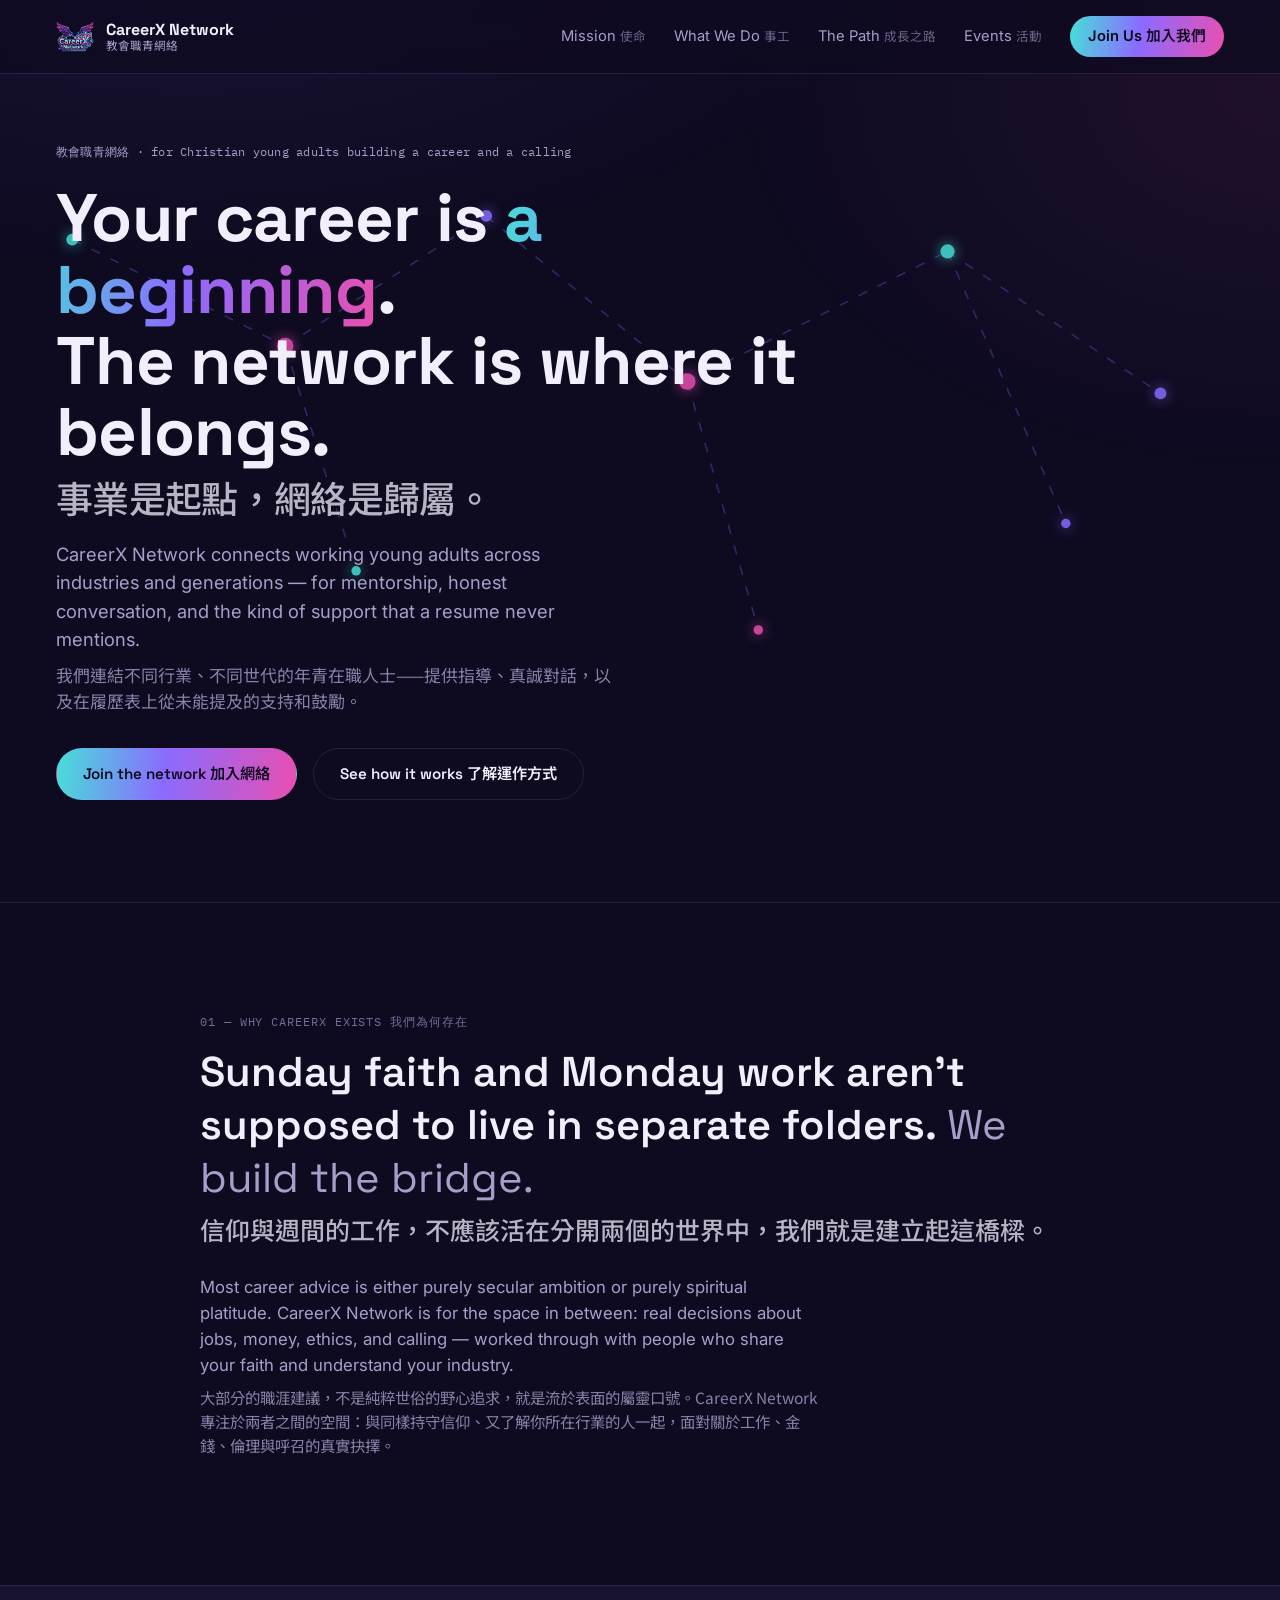
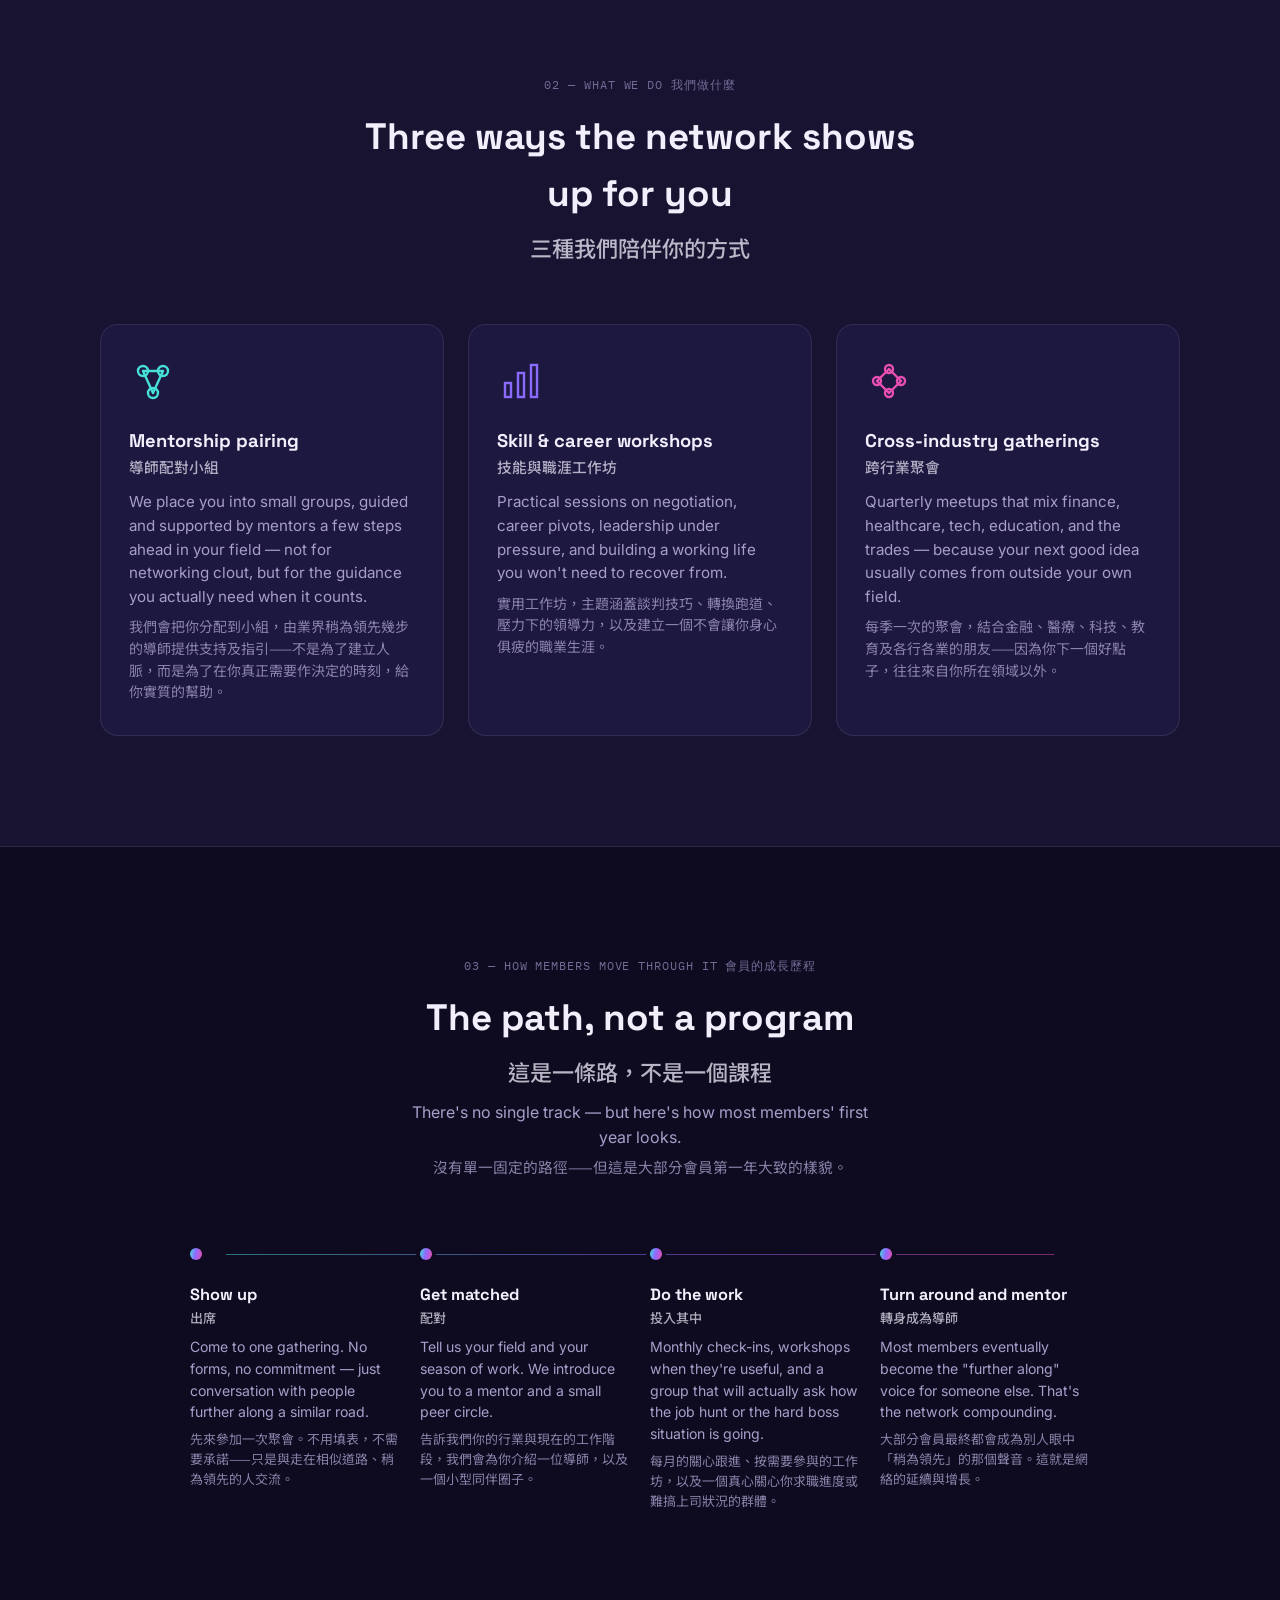
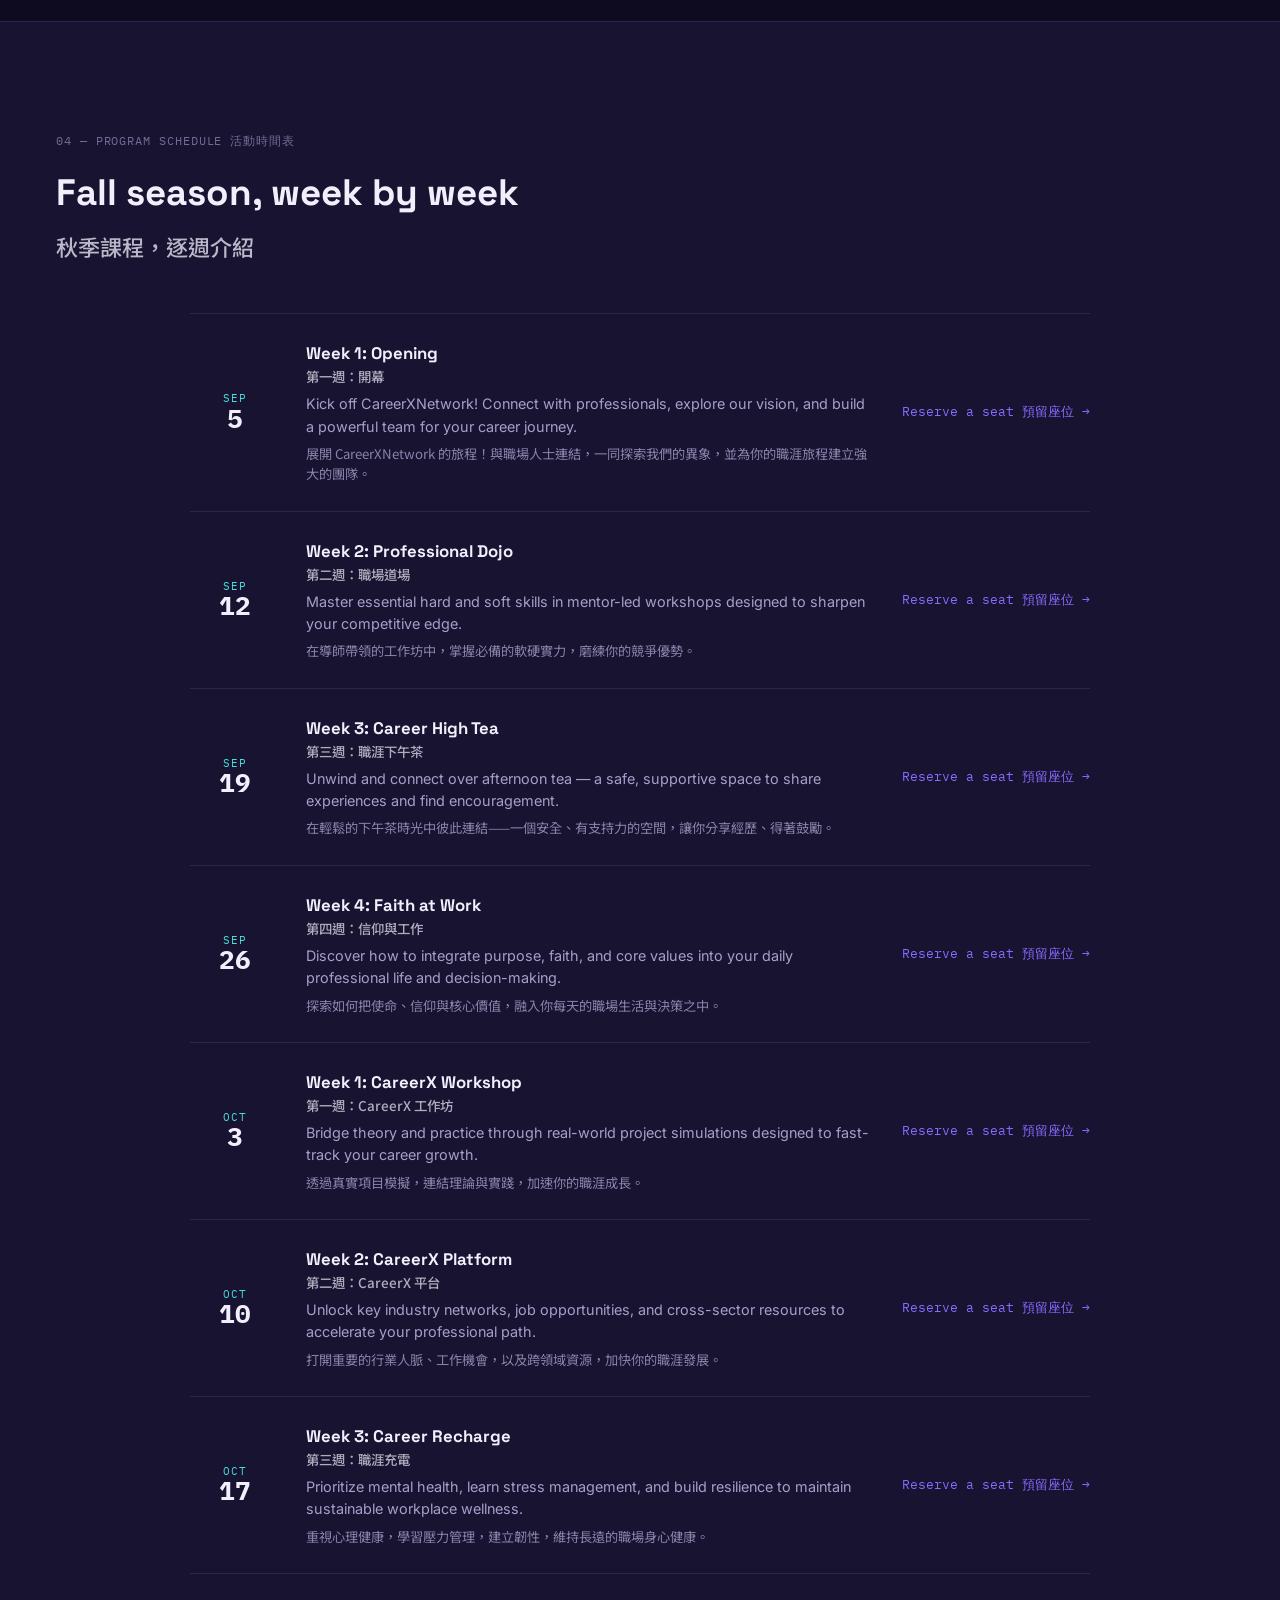
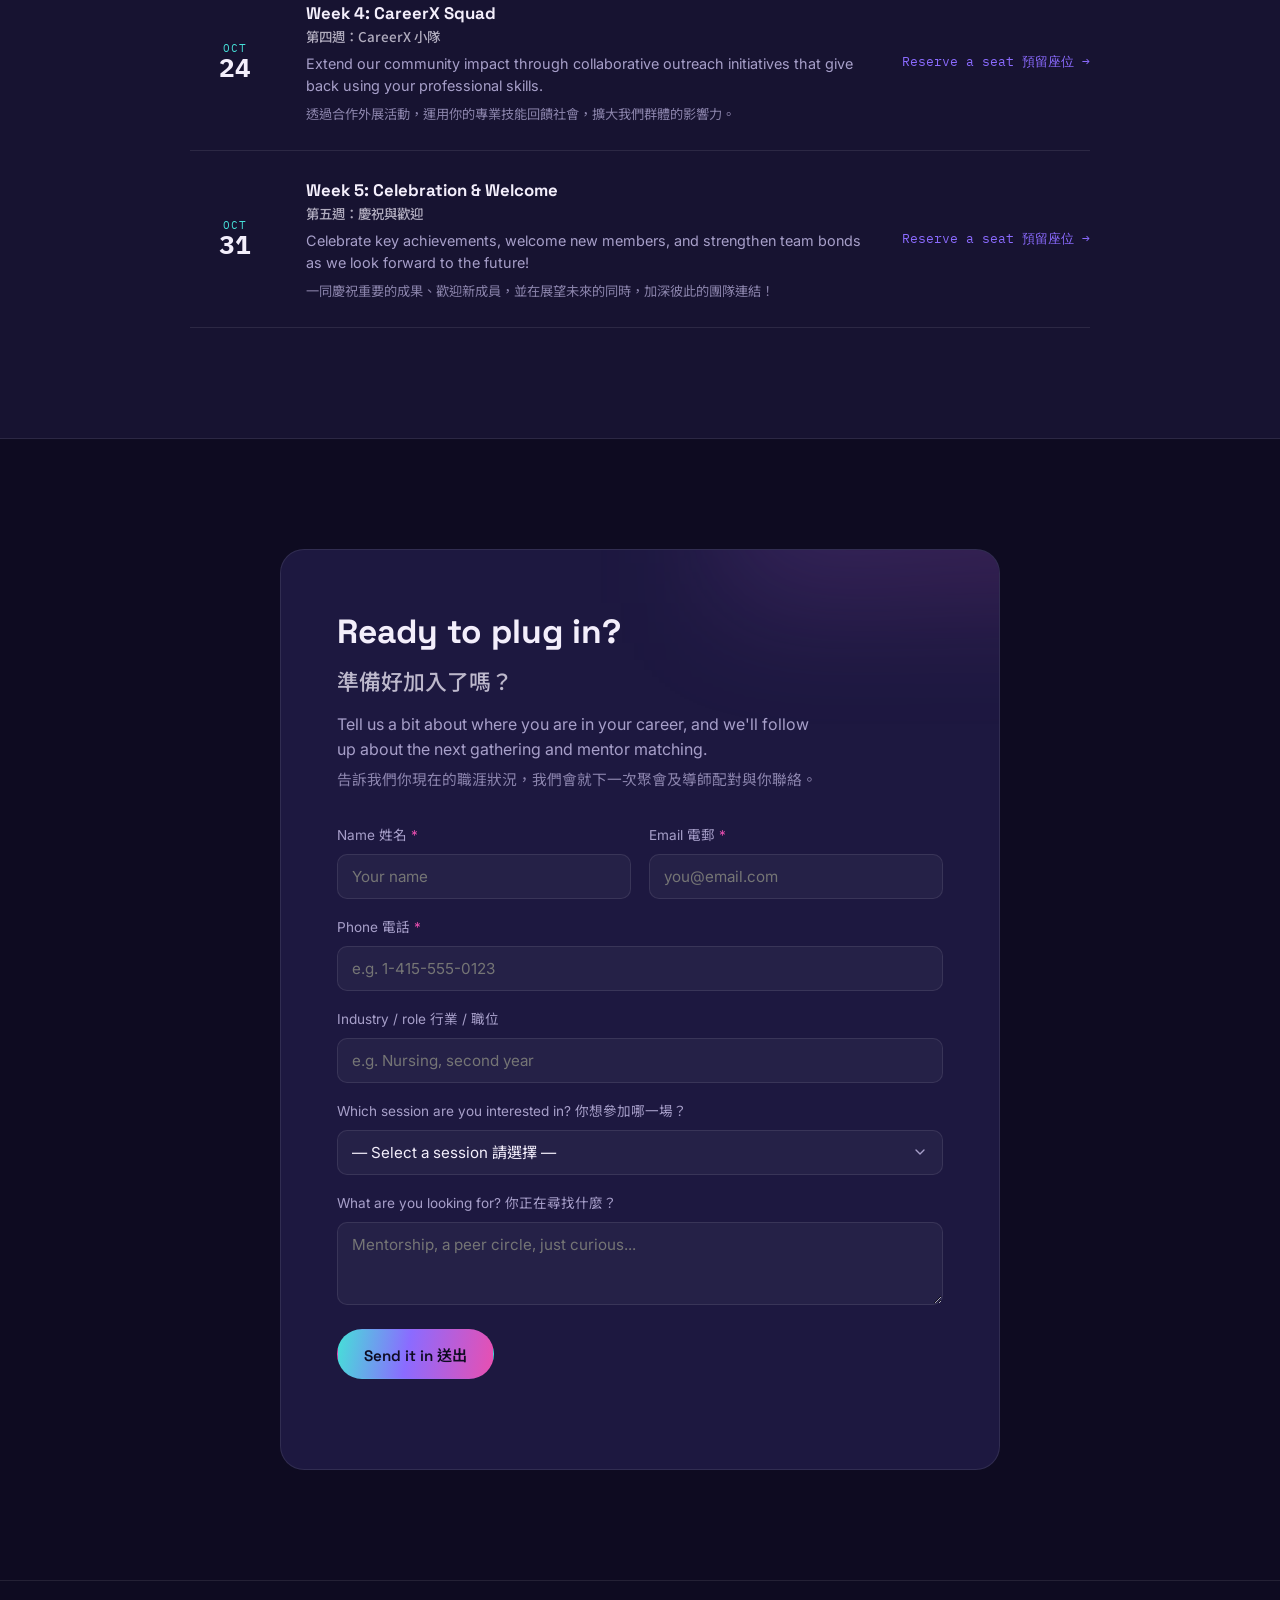
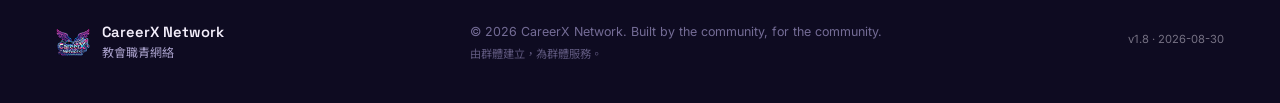
==== index.html @ baca121e "Update index.html" ====
<!DOCTYPE html>
<html lang="en">
<head>
<meta charset="UTF-8">
<meta name="viewport" content="width=device-width, initial-scale=1.0">
<title>CareerX Network · 教會職青網絡</title>
<meta name="description" content="CareerX Network is a community for Christian young professionals to grow their careers with wisdom, mentorship, and faith.">
<link rel="icon" href="assets/CareerXNetwork.png">
<link rel="preconnect" href="https://fonts.googleapis.com">
<link rel="preconnect" href="https://fonts.gstatic.com" crossorigin>
<link href="https://fonts.googleapis.com/css2?family=Space+Grotesk:wght@400;500;600;700&family=Inter:wght@400;500;600&family=Noto+Sans+TC:wght@400;500;700&family=IBM+Plex+Mono:wght@500&display=swap" rel="stylesheet">
<link rel="stylesheet" href="styles.css">
<style>
  /* Hero graphic: gentle floating nodes + flowing signal lines */
  .hero__net-lines line{
    stroke-dasharray: 8 10;
    animation: net-flow 1.4s linear infinite;
  }
  @keyframes net-flow{ to{ stroke-dashoffset: -36; } }

  .hero__net-nodes circle{
    transform-box: fill-box;
    transform-origin: center;
    animation: node-float 2.2s ease-in-out infinite, node-pulse 1.4s ease-in-out infinite;
  }
  .hero__net-nodes circle:nth-child(1){ animation-delay: 0s, 0s; }
  .hero__net-nodes circle:nth-child(2){ animation-delay: 0.2s, 0.15s; }
  .hero__net-nodes circle:nth-child(3){ animation-delay: 0.4s, 0.3s; }
  .hero__net-nodes circle:nth-child(4){ animation-delay: 0.6s, 0.45s; }
  .hero__net-nodes circle:nth-child(5){ animation-delay: 0.8s, 0.6s; }
  .hero__net-nodes circle:nth-child(6){ animation-delay: 1.0s, 0.75s; }
  .hero__net-nodes circle:nth-child(7){ animation-delay: 1.2s, 0.9s; }
  .hero__net-nodes circle:nth-child(8){ animation-delay: 1.4s, 1.05s; }
  .hero__net-nodes circle:nth-child(9){ animation-delay: 1.6s, 1.2s; }
  @keyframes node-float{ 0%,100%{ transform: translateY(0); } 50%{ transform: translateY(-16px); } }
  @keyframes node-pulse{ 0%,100%{ opacity: 0.45; } 50%{ opacity: 1; } }
</style>
</head>
<body>

<div class="grain"></div>

<header class="nav" id="top">
  <a class="nav__brand" href="#top">
    <img src="assets/CareerXNetwork.png" alt="CareerX Network logo" class="nav__logo">
    <span class="nav__brand-text">
      <span class="nav__en">CareerX Network</span>
      <span class="nav__zh">教會職青網絡</span>
    </span>
  </a>
  <nav class="nav__links">
    <a href="#mission">Mission <span style="opacity:0.6;font-size:0.85em;">使命</span></a>
    <a href="#pillars">What We Do <span style="opacity:0.6;font-size:0.85em;">事工</span></a>
    <a href="#path">The Path <span style="opacity:0.6;font-size:0.85em;">成長之路</span></a>
    <a href="#events">Events <span style="opacity:0.6;font-size:0.85em;">活動</span></a>
    <a href="#join" class="nav__cta">Join Us 加入我們</a>
  </nav>
  <button class="nav__toggle" id="navToggle" aria-label="Open menu" aria-expanded="false">
    <span></span><span></span><span></span>
  </button>
</header>

<main>

  <!-- HERO -->
  <section class="hero">
    <svg class="hero__net" viewBox="0 0 1200 700" preserveAspectRatio="xMidYMid slice" aria-hidden="true">
      <g class="hero__net-lines">
        <line x1="120" y1="140" x2="300" y2="230"></line>
        <line x1="300" y1="230" x2="470" y2="120"></line>
        <line x1="470" y1="120" x2="640" y2="260"></line>
        <line x1="640" y1="260" x2="860" y2="150"></line>
        <line x1="860" y1="150" x2="1040" y2="270"></line>
        <line x1="300" y1="230" x2="360" y2="420"></line>
        <line x1="640" y1="260" x2="700" y2="470"></line>
        <line x1="860" y1="150" x2="960" y2="380"></line>
      </g>
      <g class="hero__net-nodes">
        <circle cx="120" cy="140" r="5"></circle>
        <circle cx="300" cy="230" r="7"></circle>
        <circle cx="470" cy="120" r="5"></circle>
        <circle cx="640" cy="260" r="7"></circle>
        <circle cx="860" cy="150" r="6"></circle>
        <circle cx="1040" cy="270" r="5"></circle>
        <circle cx="360" cy="420" r="4"></circle>
        <circle cx="700" cy="470" r="4"></circle>
        <circle cx="960" cy="380" r="4"></circle>
      </g>
    </svg>

       <div class="hero__content">
      <p class="eyebrow">教會職青網絡 · for Christian young adults building a career and a calling</p>
      <h1 class="hero__title">
        Your career is <span class="grad">a beginning</span>.<br>
        The network is where it belongs.
        <span style="display:block;margin-top:10px;font-size:0.55em;opacity:0.75;font-family:'Noto Sans TC',sans-serif;font-weight:500;">事業是起點，網絡是歸屬。</span>
      </h1>
      <p class="hero__sub">
        CareerX Network connects working young adults across industries and generations — 
        for mentorship, honest conversation, and the kind of support that a resume never mentions.
        <span style="display:block;margin-top:8px;font-size:0.92em;opacity:0.8;font-family:'Noto Sans TC',sans-serif;">我們連結不同行業、不同世代的年青在職人士——提供指導、真誠對話，以及在履歷表上從未能提及的支持和鼓勵。</span>
      </p>
      <div class="hero__actions">
        <a href="#join" class="btn btn--primary">Join the network 加入網絡</a>
        <a href="#pillars" class="btn btn--ghost">See how it works 了解運作方式</a>
      </div>
      <!-- Temporarily removed — uncomment to restore
      <dl class="hero__stats">
        <div><dt>12+</dt><dd>industries represented</dd></div>
        <div><dt>40+</dt><dd>mentors on call</dd></div>
        <div><dt>6</dt><dd>gatherings a year</dd></div>
      </dl>
      -->
    </div>
  </section>

  <!-- MISSION -->
  <section class="mission" id="mission">
    <div class="mission__inner">
      <span class="section-label">01 — Why CareerX exists 我們為何存在</span>
      <h2 class="mission__statement">
        Sunday faith and Monday work aren't supposed to live in
        separate folders. <span class="mission__statement--accent">We build the bridge.</span>
        <span style="display:block;margin-top:10px;font-size:0.6em;opacity:0.75;font-family:'Noto Sans TC',sans-serif;font-weight:500;">信仰與週間的工作，不應該活在分開兩個的世界中，我們就是建立起這橋樑。</span>
      </h2>
      <p class="mission__body">
        Most career advice is either purely secular ambition or purely spiritual platitude.
        CareerX Network is for the space in between: real decisions about jobs, money, ethics,
        and calling — worked through with people who share your faith and understand your industry.
        <span style="display:block;margin-top:8px;font-size:0.92em;opacity:0.8;font-family:'Noto Sans TC',sans-serif;">大部分的職涯建議，不是純粹世俗的野心追求，就是流於表面的屬靈口號。CareerX Network 專注於兩者之間的空間：與同樣持守信仰、又了解你所在行業的人一起，面對關於工作、金錢、倫理與呼召的真實抉擇。</span>
      </p>
    </div>
  </section>

  <!-- PILLARS -->
  <section class="pillars" id="pillars">
    <span class="section-label section-label--center">02 — What we do 我們做什麼</span>
    <h2 class="pillars__heading">Three ways the network shows up for you
      <span style="display:block;margin-top:8px;font-size:0.6em;opacity:0.75;font-family:'Noto Sans TC',sans-serif;font-weight:500;">三種我們陪伴你的方式</span>
    </h2>

    <div class="pillars__grid">
      <article class="pillar-card">
        <div class="pillar-card__icon" aria-hidden="true">
          <svg viewBox="0 0 48 48"><circle cx="14" cy="14" r="5"/><circle cx="34" cy="14" r="5"/><circle cx="24" cy="36" r="5"/><line x1="14" y1="14" x2="24" y2="36"/><line x1="34" y1="14" x2="24" y2="36"/><line x1="14" y1="14" x2="34" y2="14"/></svg>
        </div>
        <h3>Mentorship pairing <span style="display:block;font-size:0.8em;opacity:0.7;font-family:'Noto Sans TC',sans-serif;font-weight:500;">導師配對小組</span></h3>
        <p>We place you into small groups, guided and supported by mentors a few steps ahead in your field — not for networking clout, but for the guidance you actually need when it counts.
        <span style="display:block;margin-top:8px;font-size:0.92em;opacity:0.8;font-family:'Noto Sans TC',sans-serif;">我們會把你分配到小組，由業界稍為領先幾步的導師提供支持及指引——不是為了建立人脈，而是為了在你真正需要作決定的時刻，給你實質的幫助。</span></p>
      </article>

      <article class="pillar-card">
        <div class="pillar-card__icon" aria-hidden="true">
          <svg viewBox="0 0 48 48"><rect x="8" y="26" width="6" height="14"/><rect x="21" y="16" width="6" height="24"/><rect x="34" y="8" width="6" height="32"/></svg>
        </div>
        <h3>Skill & career workshops <span style="display:block;font-size:0.8em;opacity:0.7;font-family:'Noto Sans TC',sans-serif;font-weight:500;">技能與職涯工作坊</span></h3>
        <p>Practical sessions on negotiation, career pivots, leadership under pressure, and building a working life you won't need to recover from.
        <span style="display:block;margin-top:8px;font-size:0.92em;opacity:0.8;font-family:'Noto Sans TC',sans-serif;">實用工作坊，主題涵蓋談判技巧、轉換跑道、壓力下的領導力，以及建立一個不會讓你身心俱疲的職業生涯。</span></p>
      </article>

      <article class="pillar-card">
        <div class="pillar-card__icon" aria-hidden="true">
          <svg viewBox="0 0 48 48"><circle cx="12" cy="24" r="4"/><circle cx="24" cy="12" r="4"/><circle cx="36" cy="24" r="4"/><circle cx="24" cy="36" r="4"/><line x1="12" y1="24" x2="24" y2="12"/><line x1="24" y1="12" x2="36" y2="24"/><line x1="36" y1="24" x2="24" y2="36"/><line x1="24" y1="36" x2="12" y2="24"/></svg>
        </div>
        <h3>Cross-industry gatherings <span style="display:block;font-size:0.8em;opacity:0.7;font-family:'Noto Sans TC',sans-serif;font-weight:500;">跨行業聚會</span></h3>
        <p>Quarterly meetups that mix finance, healthcare, tech, education, and the trades — because your next good idea usually comes from outside your own field.
        <span style="display:block;margin-top:8px;font-size:0.92em;opacity:0.8;font-family:'Noto Sans TC',sans-serif;">每季一次的聚會，結合金融、醫療、科技、教育及各行各業的朋友——因為你下一個好點子，往往來自你所在領域以外。</span></p>
      </article>
    </div>
  </section>

  <!-- PATH / JOURNEY -->
  <section class="path" id="path">
    <span class="section-label section-label--center">03 — How members move through it 會員的成長歷程</span>
    <h2 class="path__heading">The path, not a program
      <span style="display:block;margin-top:8px;font-size:0.6em;opacity:0.75;font-family:'Noto Sans TC',sans-serif;font-weight:500;">這是一條路，不是一個課程</span>
    </h2>
    <p class="path__sub">There's no single track — but here's how most members' first year looks.
      <span style="display:block;margin-top:6px;font-size:0.92em;opacity:0.8;font-family:'Noto Sans TC',sans-serif;">沒有單一固定的路徑——但這是大部分會員第一年大致的樣貌。</span>
    </p>

    <div class="timeline">
      <div class="timeline__node" style="--i:0">
        <span class="timeline__dot"></span>
        <h4>Show up <span style="display:block;font-size:0.8em;opacity:0.7;font-family:'Noto Sans TC',sans-serif;font-weight:500;">出席</span></h4>
        <p>Come to one gathering. No forms, no commitment — just conversation with people further along a similar road.
        <span style="display:block;margin-top:6px;font-size:0.92em;opacity:0.8;font-family:'Noto Sans TC',sans-serif;">先來參加一次聚會。不用填表，不需要承諾——只是與走在相似道路、稍為領先的人交流。</span></p>
      </div>
      <div class="timeline__node" style="--i:1">
        <span class="timeline__dot"></span>
        <h4>Get matched <span style="display:block;font-size:0.8em;opacity:0.7;font-family:'Noto Sans TC',sans-serif;font-weight:500;">配對</span></h4>
        <p>Tell us your field and your season of work. We introduce you to a mentor and a small peer circle.
        <span style="display:block;margin-top:6px;font-size:0.92em;opacity:0.8;font-family:'Noto Sans TC',sans-serif;">告訴我們你的行業與現在的工作階段，我們會為你介紹一位導師，以及一個小型同伴圈子。</span></p>
      </div>
      <div class="timeline__node" style="--i:2">
        <span class="timeline__dot"></span>
        <h4>Do the work <span style="display:block;font-size:0.8em;opacity:0.7;font-family:'Noto Sans TC',sans-serif;font-weight:500;">投入其中</span></h4>
        <p>Monthly check-ins, workshops when they're useful, and a group that will actually ask how the job hunt or the hard boss situation is going.
        <span style="display:block;margin-top:6px;font-size:0.92em;opacity:0.8;font-family:'Noto Sans TC',sans-serif;">每月的關心跟進、按需要參與的工作坊，以及一個真心關心你求職進度或難搞上司狀況的群體。</span></p>
      </div>
      <div class="timeline__node" style="--i:3">
        <span class="timeline__dot"></span>
        <h4>Turn around and mentor <span style="display:block;font-size:0.8em;opacity:0.7;font-family:'Noto Sans TC',sans-serif;font-weight:500;">轉身成為導師</span></h4>
        <p>Most members eventually become the "further along" voice for someone else. That's the network compounding.
        <span style="display:block;margin-top:6px;font-size:0.92em;opacity:0.8;font-family:'Noto Sans TC',sans-serif;">大部分會員最終都會成為別人眼中「稍為領先」的那個聲音。這就是網絡的延續與增長。</span></p>
      </div>
    </div>
  </section>

   <!-- EVENTS -->
  <section class="events" id="events">
    <span class="section-label">04 — Program schedule 活動時間表</span>
    <h2 class="events__heading">Fall season, week by week
      <span style="display:block;margin-top:8px;font-size:0.6em;opacity:0.75;font-family:'Noto Sans TC',sans-serif;font-weight:500;">秋季課程，逐週介紹</span>
    </h2>
    <div class="events__list">
      <article class="event-row">
        <div class="event-row__date"><span>SEP</span><strong>5</strong></div>
        <div class="event-row__body">
          <h3>Week 1: Opening <span style="display:block;font-size:0.8em;opacity:0.7;font-family:'Noto Sans TC',sans-serif;font-weight:500;">第一週：開幕</span></h3>
          <p>Kick off CareerXNetwork! Connect with professionals, explore our vision, and build a powerful team for your career journey.
          <span style="display:block;margin-top:6px;font-size:0.92em;opacity:0.8;font-family:'Noto Sans TC',sans-serif;">展開 CareerXNetwork 的旅程！與職場人士連結，一同探索我們的異象，並為你的職涯旅程建立強大的團隊。</span></p>
        </div>
        <a href="#join" class="event-row__link">Reserve a seat 預留座位 →</a>
      </article>
      <article class="event-row">
        <div class="event-row__date"><span>SEP</span><strong>12</strong></div>
        <div class="event-row__body">
          <h3>Week 2: Professional Dojo <span style="display:block;font-size:0.8em;opacity:0.7;font-family:'Noto Sans TC',sans-serif;font-weight:500;">第二週：職場道場</span></h3>
          <p>Master essential hard and soft skills in mentor-led workshops designed to sharpen your competitive edge.
          <span style="display:block;margin-top:6px;font-size:0.92em;opacity:0.8;font-family:'Noto Sans TC',sans-serif;">在導師帶領的工作坊中，掌握必備的軟硬實力，磨練你的競爭優勢。</span></p>
        </div>
        <a href="#join" class="event-row__link">Reserve a seat 預留座位 →</a>
      </article>
      <article class="event-row">
        <div class="event-row__date"><span>SEP</span><strong>19</strong></div>
        <div class="event-row__body">
          <h3>Week 3: Career High Tea <span style="display:block;font-size:0.8em;opacity:0.7;font-family:'Noto Sans TC',sans-serif;font-weight:500;">第三週：職涯下午茶</span></h3>
          <p>Unwind and connect over afternoon tea — a safe, supportive space to share experiences and find encouragement.
          <span style="display:block;margin-top:6px;font-size:0.92em;opacity:0.8;font-family:'Noto Sans TC',sans-serif;">在輕鬆的下午茶時光中彼此連結——一個安全、有支持力的空間，讓你分享經歷、得著鼓勵。</span></p>
        </div>
        <a href="#join" class="event-row__link">Reserve a seat 預留座位 →</a>
      </article>
      <article class="event-row">
        <div class="event-row__date"><span>SEP</span><strong>26</strong></div>
        <div class="event-row__body">
          <h3>Week 4: Faith at Work <span style="display:block;font-size:0.8em;opacity:0.7;font-family:'Noto Sans TC',sans-serif;font-weight:500;">第四週：信仰與工作</span></h3>
          <p>Discover how to integrate purpose, faith, and core values into your daily professional life and decision-making.
          <span style="display:block;margin-top:6px;font-size:0.92em;opacity:0.8;font-family:'Noto Sans TC',sans-serif;">探索如何把使命、信仰與核心價值，融入你每天的職場生活與決策之中。</span></p>
        </div>
        <a href="#join" class="event-row__link">Reserve a seat 預留座位 →</a>
      </article>
      <article class="event-row">
        <div class="event-row__date"><span>OCT</span><strong>3</strong></div>
        <div class="event-row__body">
          <h3>Week 1: CareerX Workshop <span style="display:block;font-size:0.8em;opacity:0.7;font-family:'Noto Sans TC',sans-serif;font-weight:500;">第一週：CareerX 工作坊</span></h3>
          <p>Bridge theory and practice through real-world project simulations designed to fast-track your career growth.
          <span style="display:block;margin-top:6px;font-size:0.92em;opacity:0.8;font-family:'Noto Sans TC',sans-serif;">透過真實項目模擬，連結理論與實踐，加速你的職涯成長。</span></p>
        </div>
        <a href="#join" class="event-row__link">Reserve a seat 預留座位 →</a>
      </article>
      <article class="event-row">
        <div class="event-row__date"><span>OCT</span><strong>10</strong></div>
        <div class="event-row__body">
          <h3>Week 2: CareerX Platform <span style="display:block;font-size:0.8em;opacity:0.7;font-family:'Noto Sans TC',sans-serif;font-weight:500;">第二週：CareerX 平台</span></h3>
          <p>Unlock key industry networks, job opportunities, and cross-sector resources to accelerate your professional path.
          <span style="display:block;margin-top:6px;font-size:0.92em;opacity:0.8;font-family:'Noto Sans TC',sans-serif;">打開重要的行業人脈、工作機會，以及跨領域資源，加快你的職涯發展。</span></p>
        </div>
        <a href="#join" class="event-row__link">Reserve a seat 預留座位 →</a>
      </article>
      <article class="event-row">
        <div class="event-row__date"><span>OCT</span><strong>17</strong></div>
        <div class="event-row__body">
          <h3>Week 3: Career Recharge <span style="display:block;font-size:0.8em;opacity:0.7;font-family:'Noto Sans TC',sans-serif;font-weight:500;">第三週：職涯充電</span></h3>
          <p>Prioritize mental health, learn stress management, and build resilience to maintain sustainable workplace wellness.
          <span style="display:block;margin-top:6px;font-size:0.92em;opacity:0.8;font-family:'Noto Sans TC',sans-serif;">重視心理健康，學習壓力管理，建立韌性，維持長遠的職場身心健康。</span></p>
        </div>
        <a href="#join" class="event-row__link">Reserve a seat 預留座位 →</a>
      </article>
      <article class="event-row">
        <div class="event-row__date"><span>OCT</span><strong>24</strong></div>
        <div class="event-row__body">
          <h3>Week 4: CareerX Squad <span style="display:block;font-size:0.8em;opacity:0.7;font-family:'Noto Sans TC',sans-serif;font-weight:500;">第四週：CareerX 小隊</span></h3>
          <p>Extend our community impact through collaborative outreach initiatives that give back using your professional skills.
          <span style="display:block;margin-top:6px;font-size:0.92em;opacity:0.8;font-family:'Noto Sans TC',sans-serif;">透過合作外展活動，運用你的專業技能回饋社會，擴大我們群體的影響力。</span></p>
        </div>
        <a href="#join" class="event-row__link">Reserve a seat 預留座位 →</a>
      </article>
      <article class="event-row">
        <div class="event-row__date"><span>OCT</span><strong>31</strong></div>
        <div class="event-row__body">
          <h3>Week 5: Celebration & Welcome <span style="display:block;font-size:0.8em;opacity:0.7;font-family:'Noto Sans TC',sans-serif;font-weight:500;">第五週：慶祝與歡迎</span></h3>
          <p>Celebrate key achievements, welcome new members, and strengthen team bonds as we look forward to the future!
          <span style="display:block;margin-top:6px;font-size:0.92em;opacity:0.8;font-family:'Noto Sans TC',sans-serif;">一同慶祝重要的成果、歡迎新成員，並在展望未來的同時，加深彼此的團隊連結！</span></p>
        </div>
        <a href="#join" class="event-row__link">Reserve a seat 預留座位 →</a>
      </article>
    </div>
  </section>

  <!-- JOIN -->
  <section class="join" id="join">
    <div class="join__card">
      <h2>Ready to plug in? <span style="display:block;font-size:0.65em;opacity:0.75;font-family:'Noto Sans TC',sans-serif;font-weight:500;margin-top:6px;">準備好加入了嗎？</span></h2>
      <p>Tell us a bit about where you are in your career, and we'll follow up about the next gathering and mentor matching.
        <span style="display:block;margin-top:6px;font-size:0.92em;opacity:0.8;font-family:'Noto Sans TC',sans-serif;">告訴我們你現在的職涯狀況，我們會就下一次聚會及導師配對與你聯絡。</span>
      </p>
      <form class="join__form" id="joinForm" action="https://api.web3forms.com/submit" method="POST">
        <input type="hidden" name="access_key" value="47c41b14-801f-42eb-a7ed-7c372a14ec27">
        <input type="hidden" name="subject" value="New CareerX Network sign-up">
        <input type="checkbox" name="botcheck" style="display:none" tabindex="-1" autocomplete="off">
        <div class="join__row">
          <label>
            <span>Name 姓名 <span class="join__required">*</span></span>
            <input type="text" name="name" required placeholder="Your name">
          </label>
          <label>
            <span>Email 電郵 <span class="join__required">*</span></span>
            <input type="email" name="email" required placeholder="you@email.com">
          </label>
        </div>
        <label>
          <span>Phone 電話 <span class="join__required">*</span></span>
          <input type="tel" name="phone" required placeholder="e.g. 1-415-555-0123">
        </label>
        <label>
          <span>Industry / role 行業 / 職位</span>
          <input type="text" name="industry" placeholder="e.g. Nursing, second year">
        </label>
        <label>
          <span>Which session are you interested in? 你想參加哪一場？</span>
          <select name="event">
            <option value="">— Select a session 請選擇 —</option>
            <option value="Sep 5 — Opening 開幕">Sep 5 · Opening 開幕</option>
            <option value="Sep 12 — Professional Dojo 職場道場">Sep 12 · Professional Dojo 職場道場</option>
            <option value="Sep 19 — Career High Tea 職涯下午茶">Sep 19 · Career High Tea 職涯下午茶</option>
            <option value="Sep 26 — Faith at Work 信仰與工作">Sep 26 · Faith at Work 信仰與工作</option>
            <option value="Oct 3 — CareerX Workshop CareerX 工作坊">Oct 3 · CareerX Workshop CareerX 工作坊</option>
            <option value="Oct 10 — CareerX Platform CareerX 平台">Oct 10 · CareerX Platform CareerX 平台</option>
            <option value="Oct 17 — Career Recharge 職涯充電">Oct 17 · Career Recharge 職涯充電</option>
            <option value="Oct 24 — CareerX Squad CareerX 小隊">Oct 24 · CareerX Squad CareerX 小隊</option>
            <option value="Oct 31 — Celebration & Welcome 慶祝與歡迎">Oct 31 · Celebration & Welcome 慶祝與歡迎</option>
          </select>
        </label>
        <label>
          <span>What are you looking for? 你正在尋找什麼？</span>
          <textarea name="message" rows="3" placeholder="Mentorship, a peer circle, just curious..."></textarea>
        </label>
        <button type="submit" class="btn btn--primary">Send it in 送出</button>
        <p class="join__note" id="joinNote" aria-live="polite"></p>
      </form>
    </div>
  </section>

</main>

<footer class="footer">
  <div class="footer__brand">
    <img src="assets/CareerXNetwork.png" alt="CareerX Network logo" class="footer__logo">
    <div>
      <p class="footer__en">CareerX Network</p>
      <p class="footer__zh">教會職青網絡</p>
    </div>
  </div>
  <p class="footer__copy">© <span id="year"></span> CareerX Network. Built by the community, for the community.
    <span style="display:block;margin-top:4px;font-size:0.9em;opacity:0.8;font-family:'Noto Sans TC',sans-serif;">由群體建立，為群體服務。</span>
  </p>
  <p class="footer__version" style="margin-top:6px; font-size:0.7rem; opacity:0.45;">v1.8 · 2026-08-30</p>
</footer>

<script src="script.js"></script>
</body>
</html>
---- styles.css ----
/* ============================================================
   CareerX Network — design tokens
   Palette: deep indigo ground + holographic violet/magenta/cyan
   accent used sparingly (mirrors the mark's wing gradient).
   Type: Space Grotesk (display) + Inter (body) + Noto Sans TC
   (Chinese) + IBM Plex Mono (numerals/data).
   ============================================================ */

:root{
  --bg-deep:    #0e0b21;
  --bg-panel:   #171331;
  --bg-panel-2: #1d1840;
  --line:       rgba(255,255,255,0.09);

  --ink:        #f3eefb;
  --ink-dim:    #a79fc9;
  --ink-faint:  #746c96;

  --violet: #8b6bff;
  --magenta:#e94fb0;
  --cyan:   #46e0d8;

  --grad: linear-gradient(100deg, var(--cyan) 0%, var(--violet) 45%, var(--magenta) 100%);
  --grad-soft: linear-gradient(135deg, rgba(139,107,255,0.18), rgba(233,79,176,0.14));

  --radius: 18px;
  --radius-sm: 10px;

  --font-display: "Space Grotesk", "Noto Sans TC", sans-serif;
  --font-body: "Inter", "Noto Sans TC", sans-serif;
  --font-mono: "IBM Plex Mono", monospace;

  --ease: cubic-bezier(.22,.9,.32,1);
}

@media (prefers-reduced-motion: reduce){
  *{ animation-duration: 0.001ms !important; animation-iteration-count: 1 !important; transition-duration: 0.001ms !important; }
}

*{ box-sizing: border-box; }
html{ scroll-behavior: smooth; }

body{
  margin:0;
  background: var(--bg-deep);
  color: var(--ink);
  font-family: var(--font-body);
  line-height: 1.55;
  -webkit-font-smoothing: antialiased;
  overflow-x: hidden;
}

img{ max-width:100%; display:block; }
a{ color: inherit; text-decoration:none; }

::selection{ background: var(--magenta); color:#fff; }

/* subtle film-grain / vignette layer so flat dark bg isn't dead flat */
.grain{
  position: fixed; inset:0; pointer-events:none; z-index: 0;
  background:
    radial-gradient(1200px 600px at 15% -10%, rgba(139,107,255,0.10), transparent 60%),
    radial-gradient(1000px 700px at 100% 10%, rgba(233,79,176,0.08), transparent 55%);
}

.section-label{
  display:block;
  font-family: var(--font-mono);
  font-size: 0.72rem;
  letter-spacing: 0.08em;
  text-transform: uppercase;
  color: var(--ink-faint);
  margin-bottom: 14px;
}
.section-label--center{ text-align:center; }

.grad{
  background: var(--grad);
  -webkit-background-clip:text; background-clip:text; color:transparent;
}

/* ---------- buttons ---------- */
.btn{
  display:inline-flex; align-items:center; justify-content:center;
  padding: 13px 26px;
  border-radius: 999px;
  font-family: var(--font-display);
  font-weight: 600;
  font-size: 0.95rem;
  border: 1px solid transparent;
  cursor: pointer;
  transition: transform 0.25s var(--ease), box-shadow 0.25s var(--ease), background 0.25s var(--ease);
}
.btn:focus-visible{ outline: 2px solid var(--cyan); outline-offset: 3px; }
.btn--primary{
  background: var(--grad);
  color: #0e0b21;
}
.btn--primary:hover{ transform: translateY(-2px); box-shadow: 0 10px 30px rgba(139,107,255,0.35); }
.btn--ghost{
  background: transparent;
  border-color: var(--line);
  color: var(--ink);
}
.btn--ghost:hover{ border-color: var(--violet); background: rgba(139,107,255,0.08); }

/* ============================================================
   NAV
   ============================================================ */
.nav{
  position: sticky; top:0; z-index: 40;
  display:flex; align-items:center; justify-content:space-between;
  padding: 16px clamp(20px, 5vw, 56px);
  background: rgba(14,11,33,0.72);
  backdrop-filter: blur(14px);
  border-bottom: 1px solid var(--line);
}
.nav__brand{ display:flex; align-items:center; gap:12px; }
.nav__logo{ width:38px; height:38px; object-fit:contain; border-radius:8px; }
.nav__brand-text{ display:flex; flex-direction:column; line-height:1.15; }
.nav__en{ font-family: var(--font-display); font-weight:700; font-size:1rem; }
.nav__zh{ font-family:"Noto Sans TC",sans-serif; font-size:0.72rem; color: var(--ink-dim); }

.nav__links{ display:flex; align-items:center; gap: 28px; font-size:0.92rem; color: var(--ink-dim); }
.nav__links a{ transition: color 0.2s; }
.nav__links a:hover{ color: var(--ink); }
.nav__cta{
  color: var(--bg-deep) !important;
  background: var(--grad);
  padding: 9px 18px; border-radius: 999px; font-weight:600;
}

.nav__toggle{ display:none; background:none; border:none; cursor:pointer; padding:6px; }
.nav__toggle span{ display:block; width:22px; height:2px; background: var(--ink); margin:5px 0; border-radius:2px; }

/* ============================================================
   HERO
   ============================================================ */
.hero{
  position: relative;
  min-height: 92vh;
  display:flex; align-items:center;
  padding: 60px clamp(20px, 5vw, 56px) 40px;
  overflow: hidden;
}
.hero__net{ position:absolute; inset:0; width:100%; height:100%; z-index:0; opacity:0.85; }
.hero__net-lines line{
  stroke: url(#none);
  stroke: rgba(139,107,255,0.35);
  stroke-width: 1.4;
}
.hero__net-nodes circle{
  fill: var(--cyan);
  filter: drop-shadow(0 0 6px rgba(70,224,216,0.8));
  animation: pulse 3.2s ease-in-out infinite;
}
.hero__net-nodes circle:nth-child(2n){ fill: var(--magenta); animation-delay: 0.6s; filter: drop-shadow(0 0 6px rgba(233,79,176,0.8)); }
.hero__net-nodes circle:nth-child(3n){ fill: var(--violet); animation-delay: 1.1s; filter: drop-shadow(0 0 6px rgba(139,107,255,0.8)); }

@keyframes pulse{
  0%, 100%{ opacity:0.55; transform: scale(1); }
  50%{ opacity:1; transform: scale(1.25); }
}

.hero__content{ position:relative; z-index:1; max-width: 760px; }
.eyebrow{
  font-family: var(--font-mono);
  font-size: 0.78rem;
  color: var(--ink-dim);
  letter-spacing: 0.02em;
  margin: 0 0 22px;
}
.hero__title{
  font-family: var(--font-display);
  font-size: clamp(2.4rem, 5.6vw, 4.2rem);
  line-height: 1.06;
  font-weight: 700;
  margin: 0 0 22px;
  letter-spacing: -0.01em;
}
.hero__sub{
  font-size: clamp(1rem, 1.6vw, 1.15rem);
  color: var(--ink-dim);
  max-width: 560px;
  margin: 0 0 34px;
}
.hero__actions{ display:flex; gap:16px; flex-wrap:wrap; margin-bottom: 54px; }

.hero__stats{
  display:flex; gap: clamp(24px, 5vw, 56px);
  margin:0; padding-top: 26px;
  border-top: 1px solid var(--line);
}
.hero__stats dt{
  font-family: var(--font-mono);
  font-size: 1.7rem;
  font-weight:600;
  background: var(--grad);
  -webkit-background-clip:text; background-clip:text; color:transparent;
}
.hero__stats dd{
  margin:4px 0 0;
  font-size: 0.8rem;
  color: var(--ink-faint);
}

/* ============================================================
   MISSION
   ============================================================ */
.mission{
  padding: 110px clamp(20px, 5vw, 56px);
  border-top: 1px solid var(--line);
}
.mission__inner{ max-width: 880px; margin: 0 auto; }
.mission__statement{
  font-family: var(--font-display);
  font-size: clamp(1.7rem, 3.4vw, 2.6rem);
  line-height: 1.28;
  font-weight: 600;
  margin: 0 0 28px;
  color: var(--ink);
}
.mission__statement--accent{ color: var(--ink-dim); font-weight:400; }
.mission__body{
  font-size: 1.05rem;
  color: var(--ink-dim);
  max-width: 620px;
}

/* ============================================================
   PILLARS
   ============================================================ */
.pillars{
  padding: 90px clamp(20px, 5vw, 56px) 110px;
  text-align:center;
  background: var(--bg-panel);
  border-top: 1px solid var(--line);
  border-bottom: 1px solid var(--line);
}
.pillars__heading{
  font-family: var(--font-display);
  font-size: clamp(1.7rem, 3vw, 2.3rem);
  margin: 0 auto 60px;
  max-width: 560px;
}
.pillars__grid{
  display:grid;
  grid-template-columns: repeat(3, 1fr);
  gap: 24px;
  max-width: 1080px;
  margin: 0 auto;
  text-align:left;
}
.pillar-card{
  background: var(--bg-panel-2);
  border: 1px solid var(--line);
  border-radius: var(--radius);
  padding: 32px 28px;
  transition: transform 0.3s var(--ease), border-color 0.3s var(--ease);
}
.pillar-card:hover{ transform: translateY(-6px); border-color: rgba(139,107,255,0.5); }
.pillar-card__icon{
  width: 48px; height:48px; margin-bottom: 22px;
}
.pillar-card__icon svg{ width:100%; height:100%; fill:none; stroke:url(#none); }
.pillar-card:nth-child(1) .pillar-card__icon svg{ stroke: var(--cyan); }
.pillar-card:nth-child(2) .pillar-card__icon svg{ stroke: var(--violet); }
.pillar-card:nth-child(3) .pillar-card__icon svg{ stroke: var(--magenta); }
.pillar-card__icon svg{ stroke-width:2.4; stroke-linecap:round; }
.pillar-card h3{
  font-family: var(--font-display);
  font-size: 1.15rem;
  margin: 0 0 12px;
}
.pillar-card p{ color: var(--ink-dim); font-size: 0.95rem; margin:0; }

/* ============================================================
   PATH / TIMELINE
   ============================================================ */
.path{
  padding: 110px clamp(20px, 5vw, 56px);
  text-align:center;
}
.path__heading{
  font-family: var(--font-display);
  font-size: clamp(1.7rem, 3vw, 2.3rem);
  margin: 0 0 12px;
}
.path__sub{ color: var(--ink-dim); margin: 0 auto 70px; max-width: 480px; }

.timeline{
  position: relative;
  max-width: 900px;
  margin: 0 auto;
  display:grid;
  grid-template-columns: repeat(4, 1fr);
  gap: 20px;
  text-align:left;
}
.timeline::before{
  content:"";
  position:absolute; top:6px; left: 4%; right:4%;
  height:1px;
  background: linear-gradient(90deg, var(--cyan), var(--violet), var(--magenta));
  opacity:0.5;
}
.timeline__node{ position:relative; padding-top: 34px; }
.timeline__dot{
  position:absolute; top:0; left:0;
  width:12px; height:12px; border-radius:50%;
  background: var(--grad);
  box-shadow: 0 0 0 4px var(--bg-deep);
}
.timeline__node h4{
  font-family: var(--font-display);
  font-size: 1.02rem;
  margin: 0 0 8px;
}
.timeline__node p{ color: var(--ink-dim); font-size: 0.88rem; margin:0; }

/* ============================================================
   EVENTS
   ============================================================ */
.events{
  padding: 110px clamp(20px, 5vw, 56px);
  background: var(--bg-panel);
  border-top: 1px solid var(--line);
  border-bottom: 1px solid var(--line);
}
.events__heading{
  font-family: var(--font-display);
  font-size: clamp(1.7rem, 3vw, 2.3rem);
  margin: 0 0 50px;
}
.events__list{ display:flex; flex-direction:column; max-width: 900px; margin: 0 auto; }
.event-row{
  display:grid;
  grid-template-columns: 90px 1fr auto;
  align-items:center;
  gap: 26px;
  padding: 26px 0;
  border-top: 1px solid var(--line);
}
.events__list .event-row:last-child{ border-bottom: 1px solid var(--line); }
.event-row__date{
  font-family: var(--font-mono);
  text-align:center;
  line-height:1.1;
}
.event-row__date span{ display:block; font-size:0.7rem; color: var(--cyan); letter-spacing:0.1em; }
.event-row__date strong{ display:block; font-size:1.6rem; }
.event-row__body h3{ font-family: var(--font-display); font-size: 1.05rem; margin:0 0 6px; }
.event-row__body p{ color: var(--ink-dim); font-size:0.9rem; margin:0; }
.event-row__link{
  font-family: var(--font-mono);
  font-size: 0.82rem;
  color: var(--violet);
  white-space: nowrap;
  transition: color 0.2s;
}
.event-row__link:hover{ color: var(--magenta); }

/* ============================================================
   JOIN
   ============================================================ */
.join{ padding: 110px clamp(20px, 5vw, 56px); }
.join__card{
  max-width: 720px;
  margin: 0 auto;
  background: var(--bg-panel-2);
  border: 1px solid var(--line);
  border-radius: 24px;
  padding: clamp(28px, 5vw, 56px);
  position: relative;
  overflow:hidden;
}
.join__card::before{
  content:"";
  position:absolute; top:-40%; right:-20%;
  width: 420px; height:420px;
  background: var(--grad-soft);
  filter: blur(60px);
  z-index:0;
}
.join__card h2{
  position:relative; z-index:1;
  font-family: var(--font-display);
  font-size: clamp(1.6rem, 3vw, 2.1rem);
  margin: 0 0 14px;
}
.join__card > p{ position:relative; z-index:1; color: var(--ink-dim); margin: 0 0 34px; max-width: 480px; }

.join__form{ position:relative; z-index:1; display:flex; flex-direction:column; gap: 18px; }
.join__row{ display:grid; grid-template-columns: 1fr 1fr; gap: 18px; }
.join__form label{ display:flex; flex-direction:column; gap: 8px; font-size: 0.85rem; color: var(--ink-dim); }
.join__form input, .join__form textarea, .join__form select{
  font-family: var(--font-body);
  background: rgba(255,255,255,0.04);
  border: 1px solid var(--line);
  border-radius: var(--radius-sm);
  padding: 12px 14px;
  color: var(--ink);
  font-size: 0.95rem;
  resize: vertical;
}
.join__form select{
  appearance: none;
  -webkit-appearance: none;
  -moz-appearance: none;
  background-image: url("data:image/svg+xml;charset=UTF-8,%3csvg xmlns='http://www.w3.org/2000/svg' viewBox='0 0 24 24' fill='none' stroke='%23a79fc9' stroke-width='2' stroke-linecap='round' stroke-linejoin='round'%3e%3cpolyline points='6 9 12 15 18 9'%3e%3c/polyline%3e%3c/svg%3e");
  background-repeat: no-repeat;
  background-position: right 14px center;
  background-size: 16px;
  padding-right: 40px;
}
.join__form select option{
  background: var(--bg-panel-2);
  color: var(--ink);
}
.join__form input:focus, .join__form textarea:focus, .join__form select:focus{
  outline: none; border-color: var(--violet); background: rgba(139,107,255,0.06);
}
.join__form .btn{ align-self:flex-start; margin-top: 6px; }
.join__note{ font-size: 0.85rem; color: var(--cyan); min-height: 1.2em; margin:0; }
.join__required{ color: var(--magenta); }
/* ============================================================
   FOOTER
   ============================================================ */
.footer{
  padding: 40px clamp(20px, 5vw, 56px);
  display:flex; align-items:center; justify-content:space-between; flex-wrap:wrap; gap:18px;
  border-top: 1px solid var(--line);
}
.footer__brand{ display:flex; align-items:center; gap:12px; }
.footer__logo{ width:34px; height:34px; object-fit:contain; border-radius:8px; }
.footer__en{ margin:0; font-family: var(--font-display); font-weight:600; font-size:0.92rem; }
.footer__zh{ margin:0; font-size:0.75rem; color: var(--ink-dim); }
.footer__copy{ margin:0; font-size:0.78rem; color: var(--ink-faint); }

/* ============================================================
   SCROLL REVEAL (progressive enhancement, respects reduced motion)
   ============================================================ */
.reveal{ opacity:0; transform: translateY(18px); transition: opacity 0.7s var(--ease), transform 0.7s var(--ease); }
.reveal.is-visible{ opacity:1; transform:none; }

/* ============================================================
   RESPONSIVE
   ============================================================ */
@media (max-width: 900px){
  .pillars__grid{ grid-template-columns: 1fr; }
  .timeline{ grid-template-columns: 1fr 1fr; }
  .event-row{ grid-template-columns: 60px 1fr; }
  .event-row__link{ grid-column: 2; }
}

@media (max-width: 720px){
  .nav__links{
    position:absolute; top:100%; left:0; right:0;
    background: var(--bg-panel);
    flex-direction:column; align-items:flex-start;
    padding: 20px clamp(20px,5vw,56px);
    border-bottom: 1px solid var(--line);
    display:none;
  }
  .nav__links.is-open{ display:flex; }
  .nav__toggle{ display:block; }
  .join__row{ grid-template-columns: 1fr; }
  .timeline{ grid-template-columns: 1fr 1fr; }
  .hero__stats{ flex-wrap:wrap; row-gap: 20px; }
}
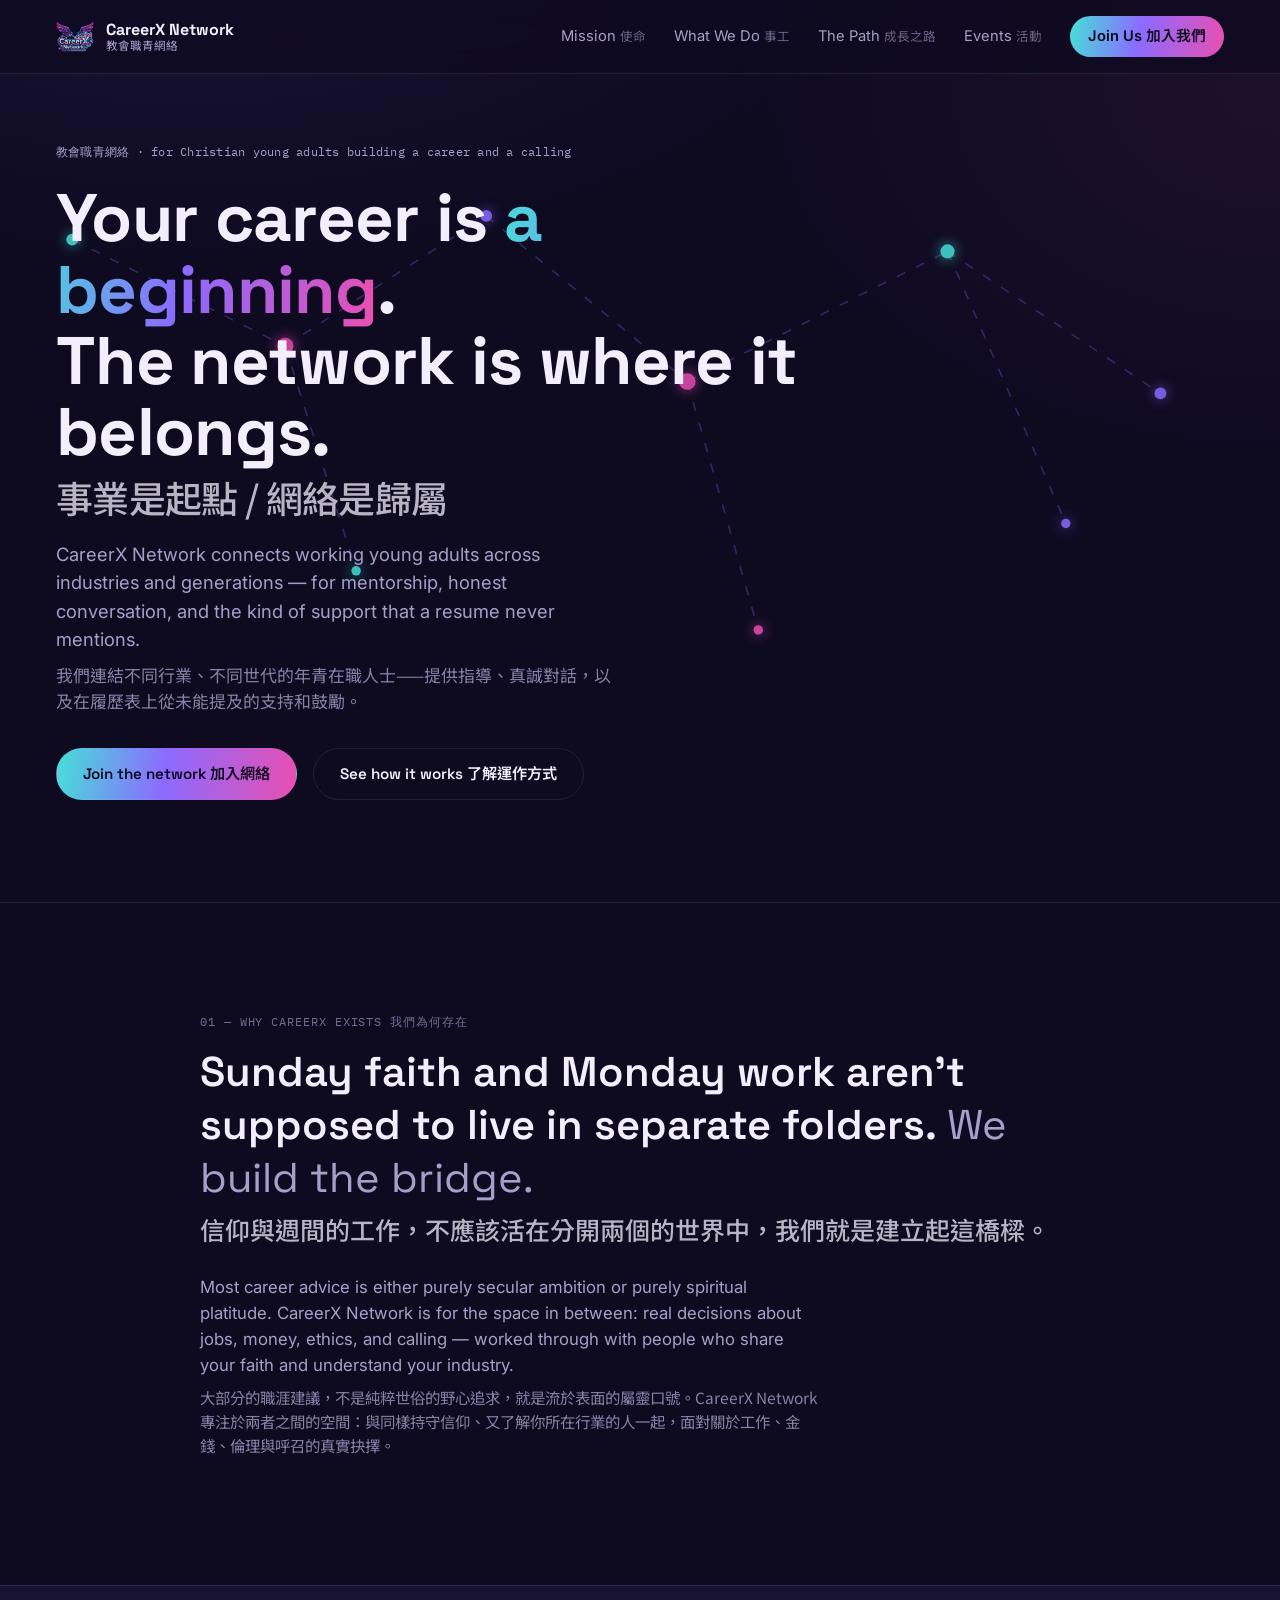
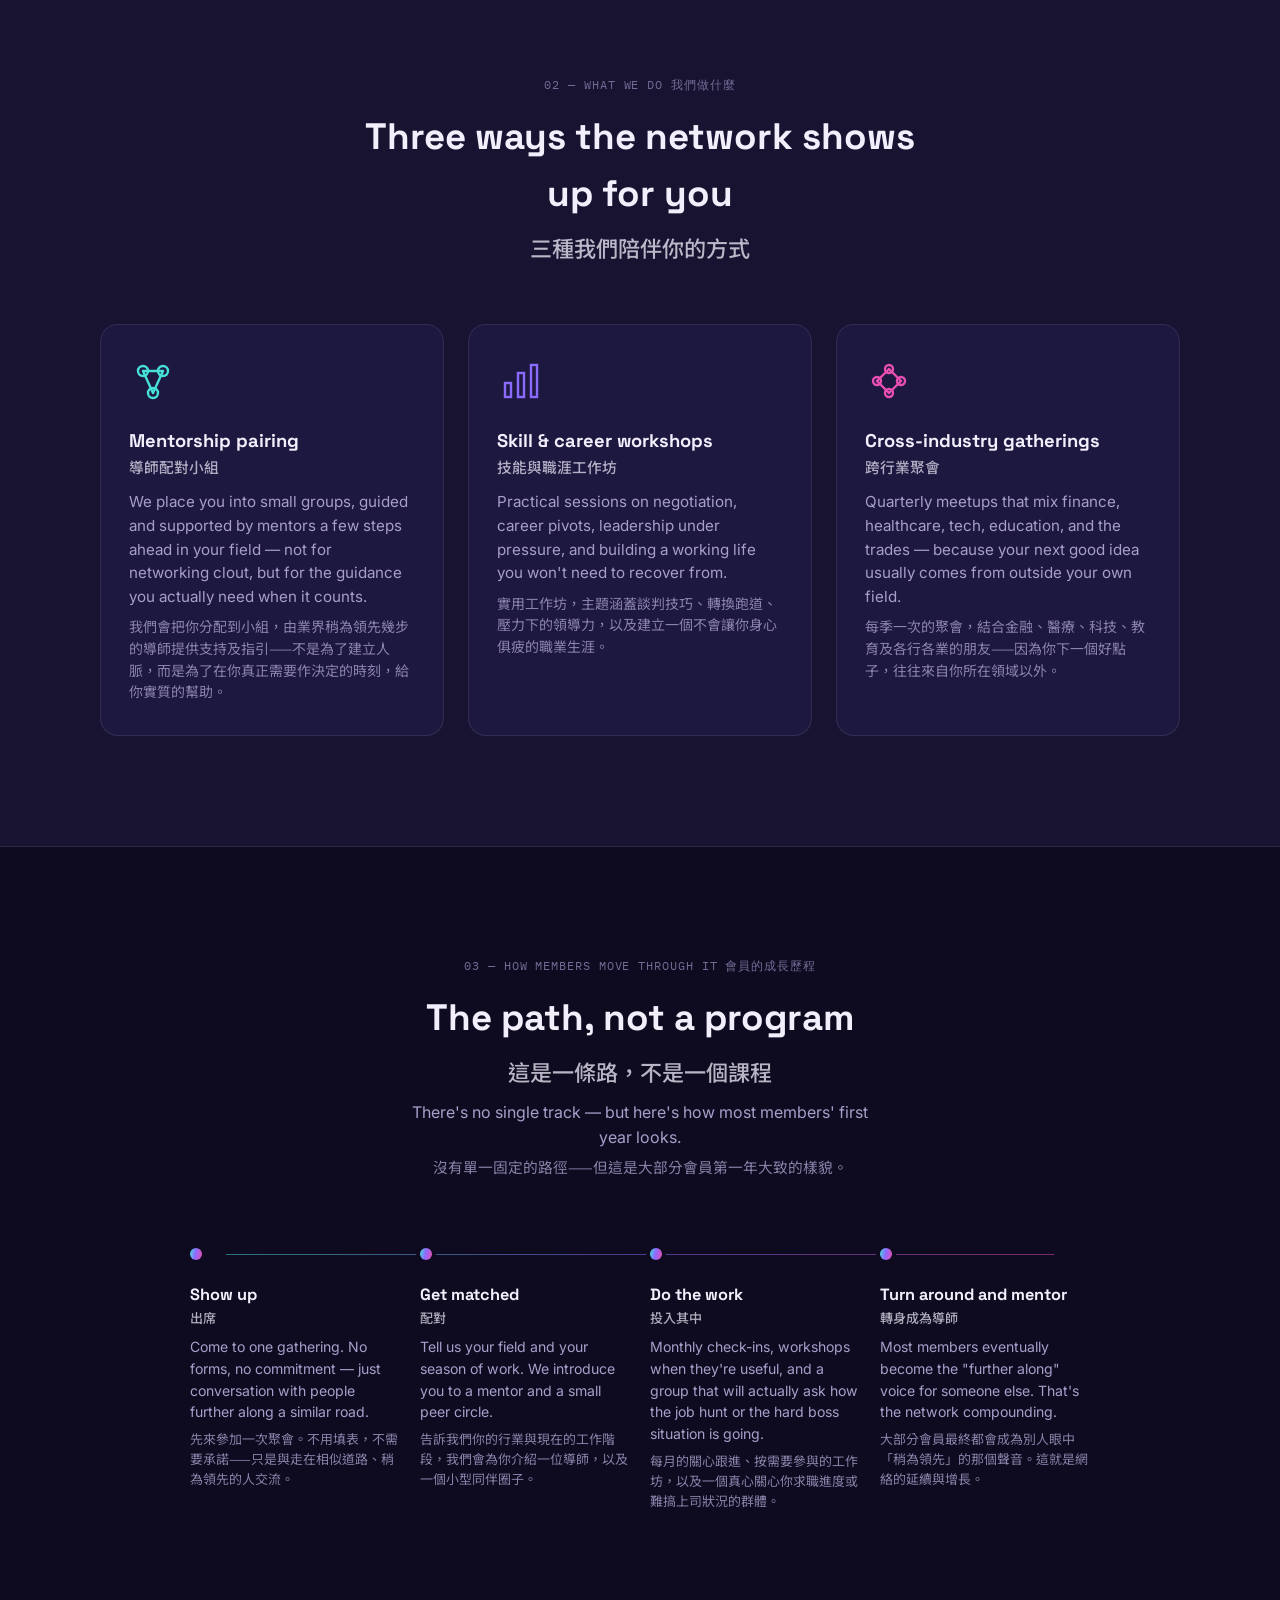
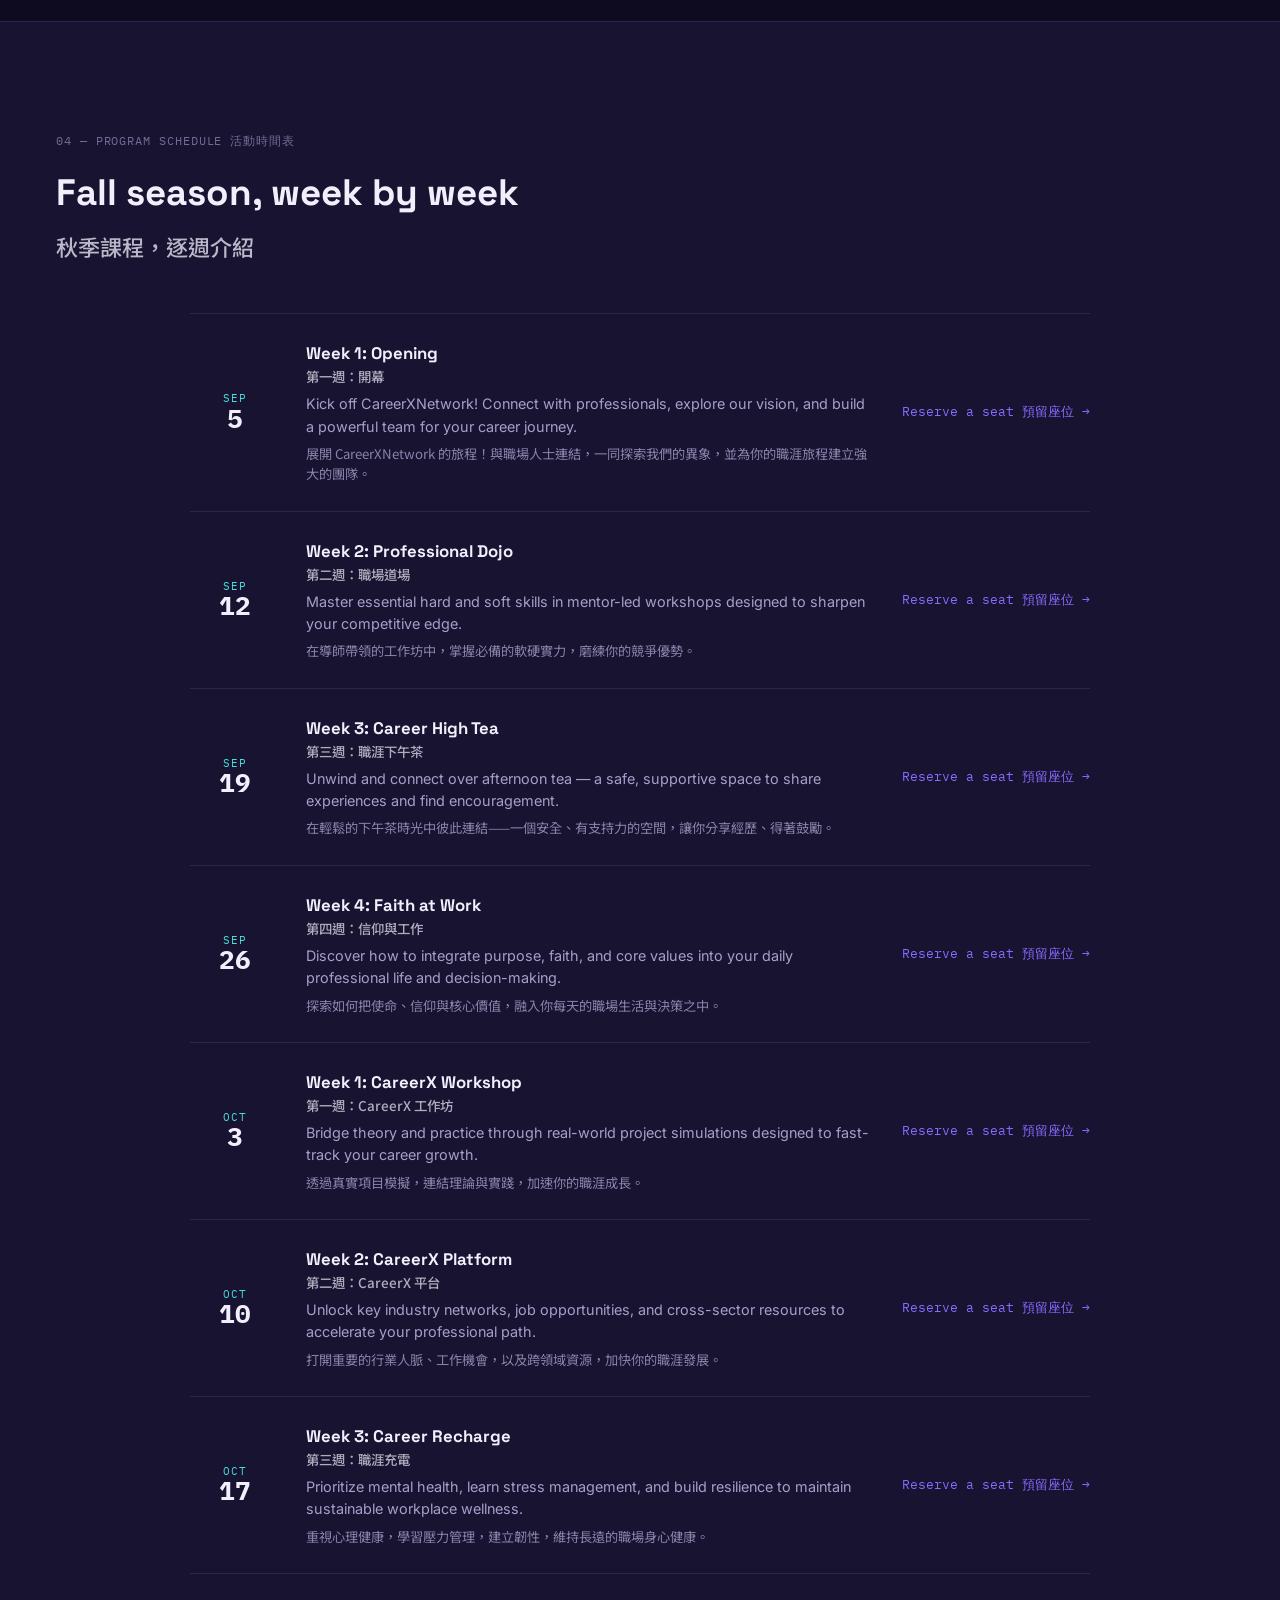
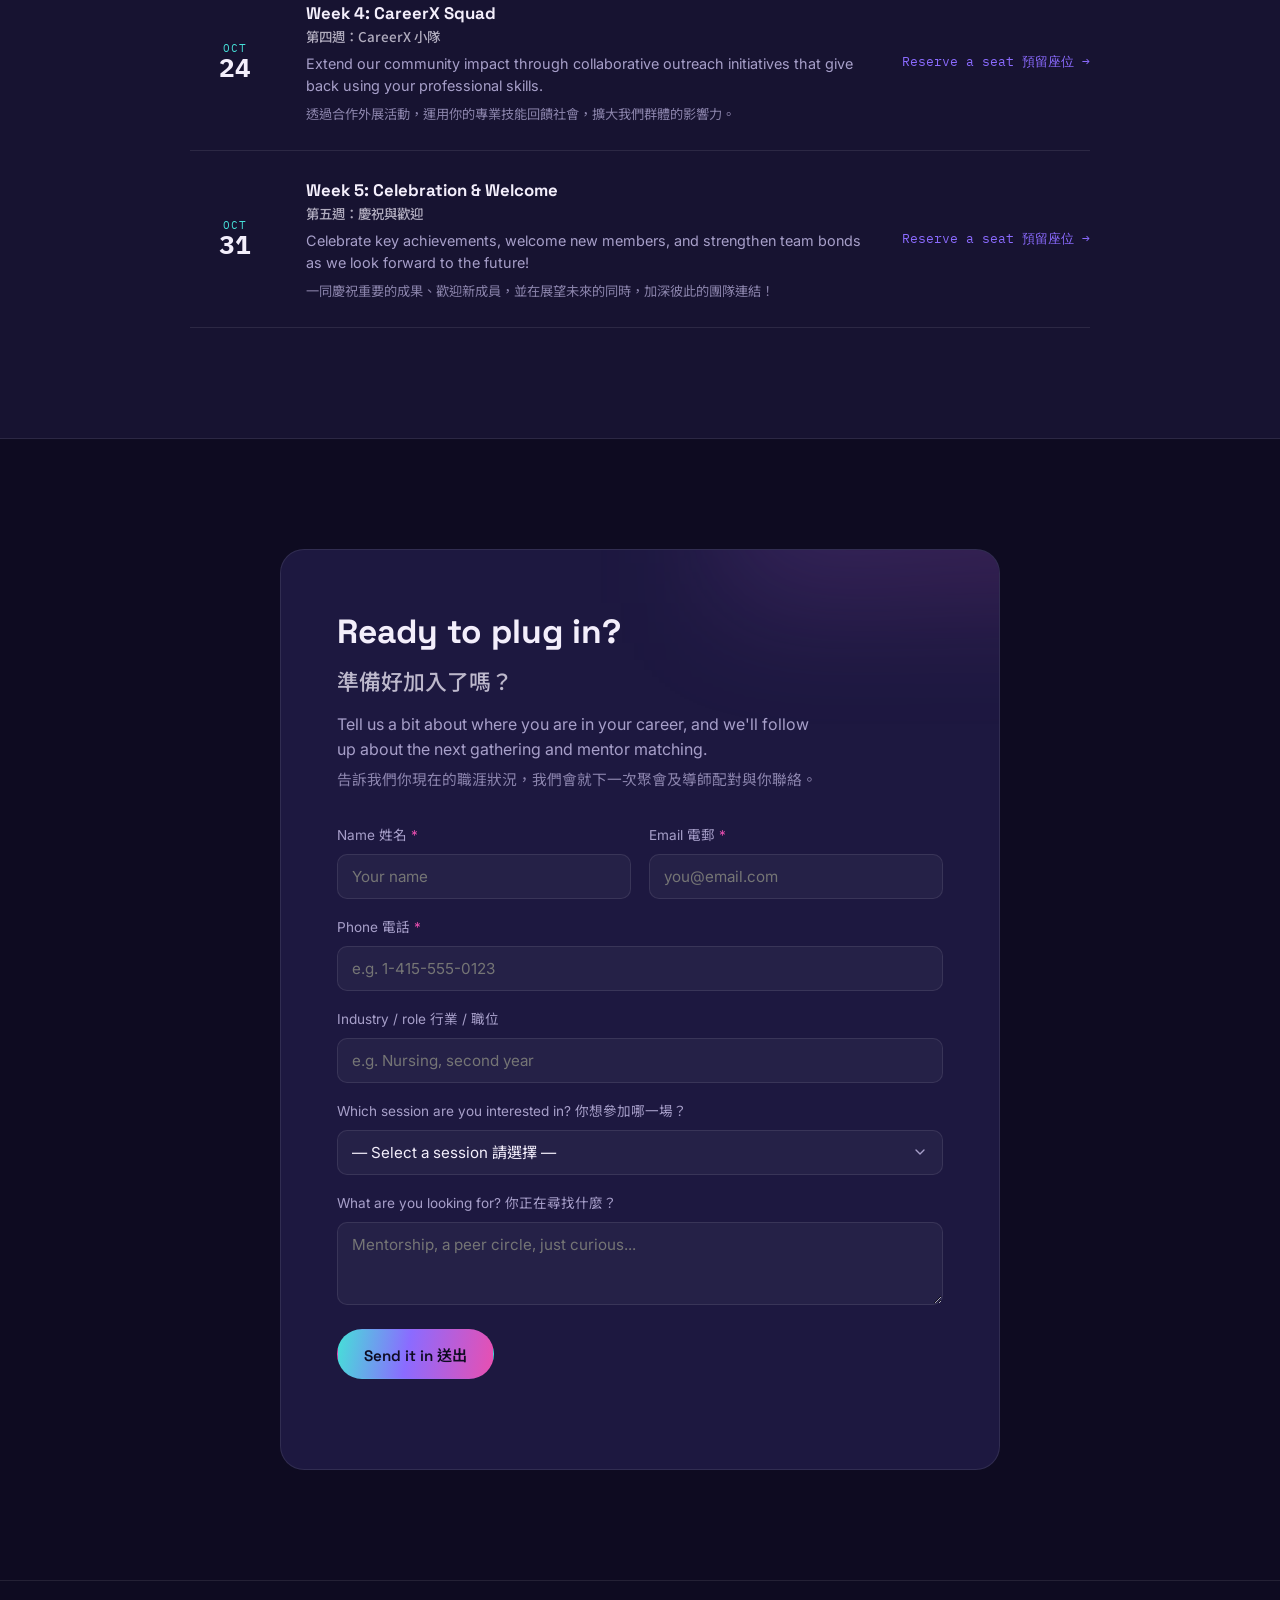
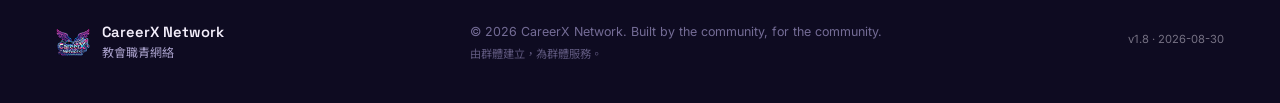
==== commit 25953228: "Update subtitle text in index.html" ====
--- a/index.html
+++ b/index.html
@@ -93,7 +93,7 @@
       <h1 class="hero__title">
         Your career is <span class="grad">a beginning</span>.<br>
         The network is where it belongs.
-        <span style="display:block;margin-top:10px;font-size:0.55em;opacity:0.75;font-family:'Noto Sans TC',sans-serif;font-weight:500;">事業是起點，網絡是歸屬。</span>
+        <span style="display:block;margin-top:10px;font-size:0.55em;opacity:0.75;font-family:'Noto Sans TC',sans-serif;font-weight:500;">事業是起點 / 網絡是歸屬 </span>
       </h1>
       <p class="hero__sub">
         CareerX Network connects working young adults across industries and generations — 
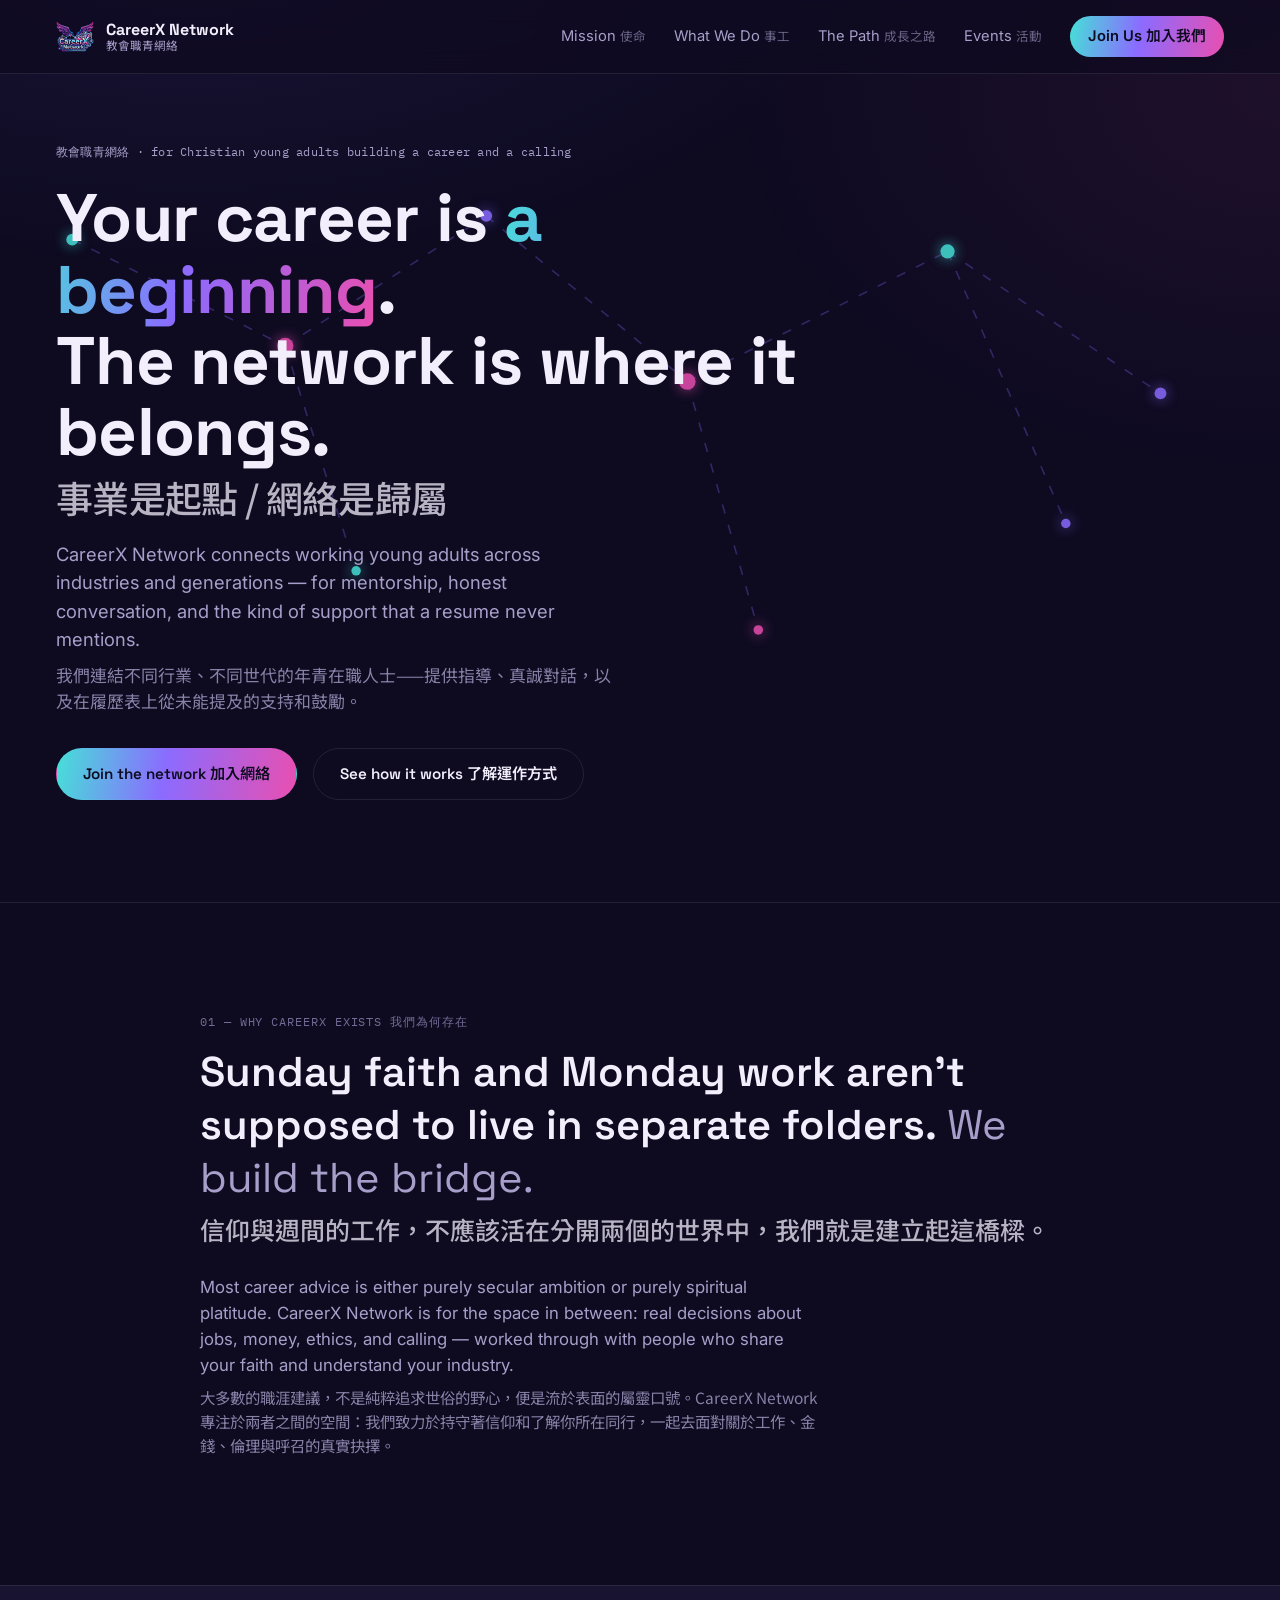
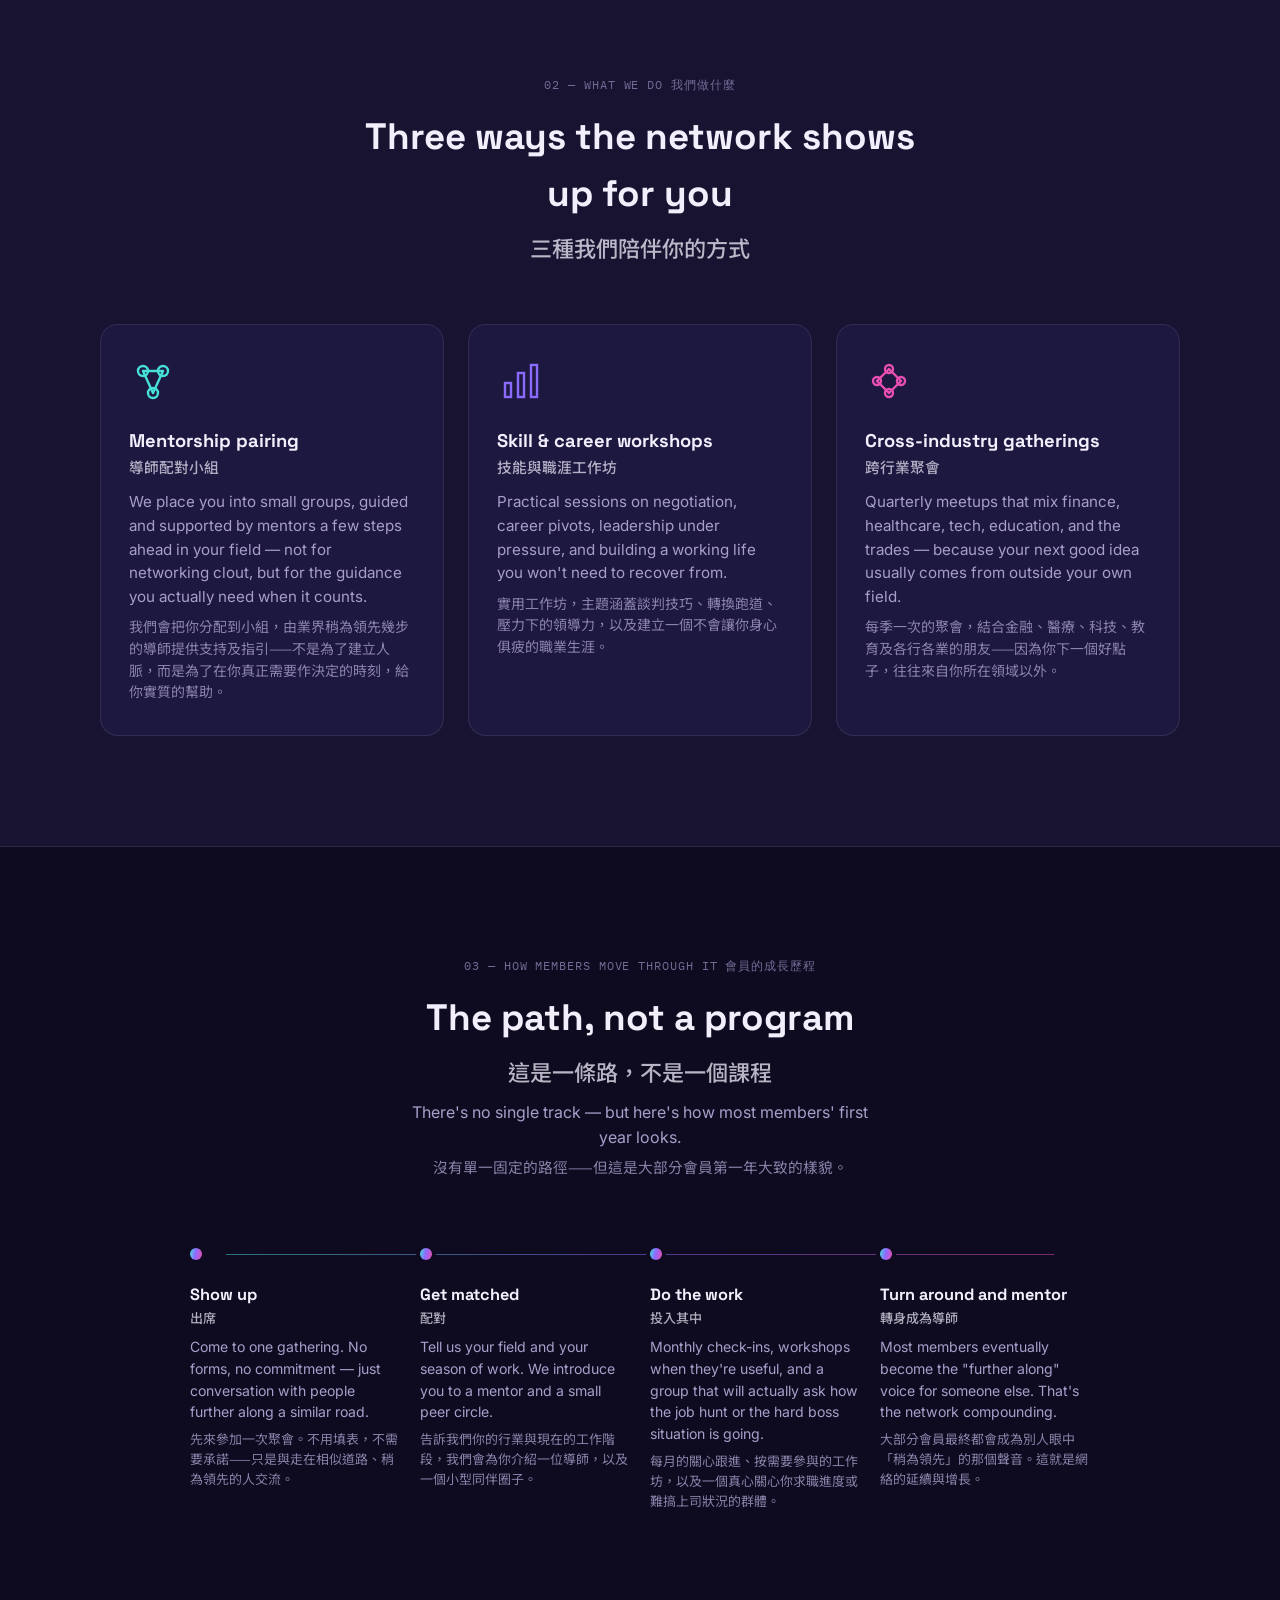
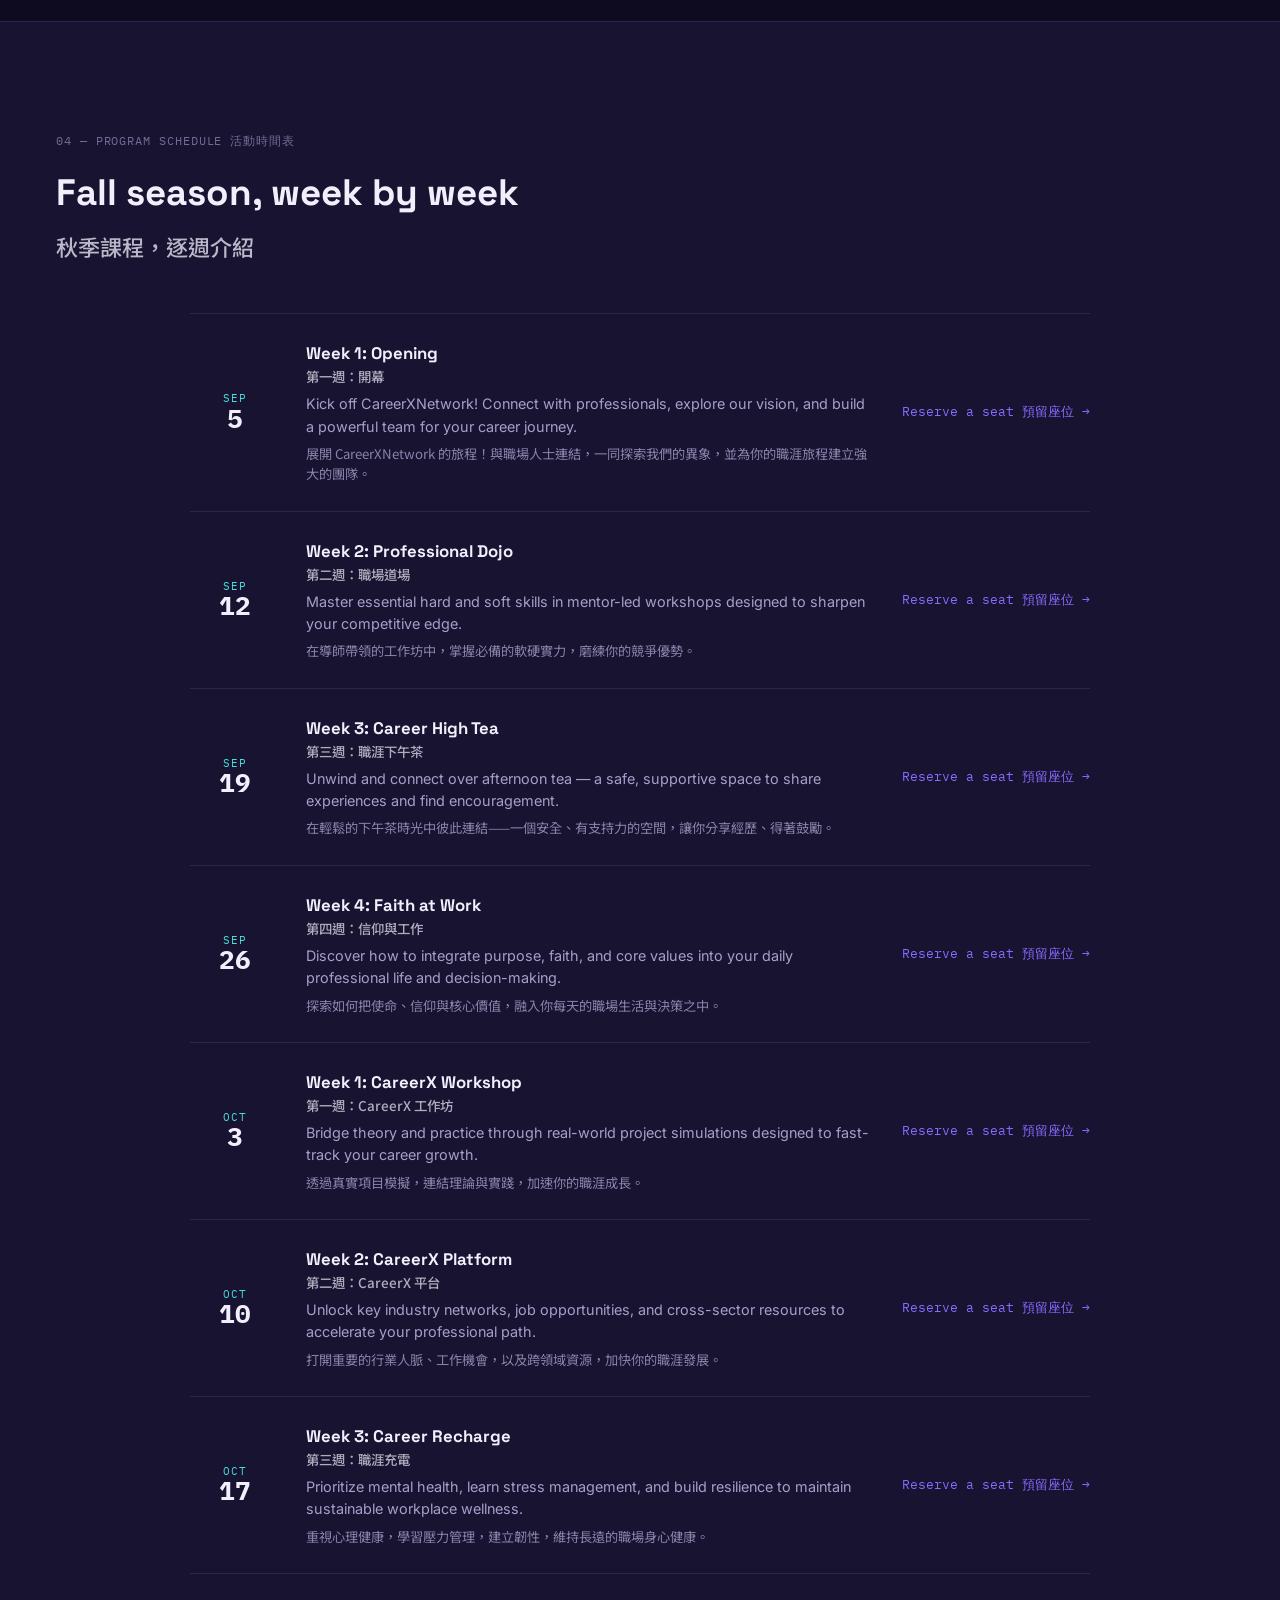
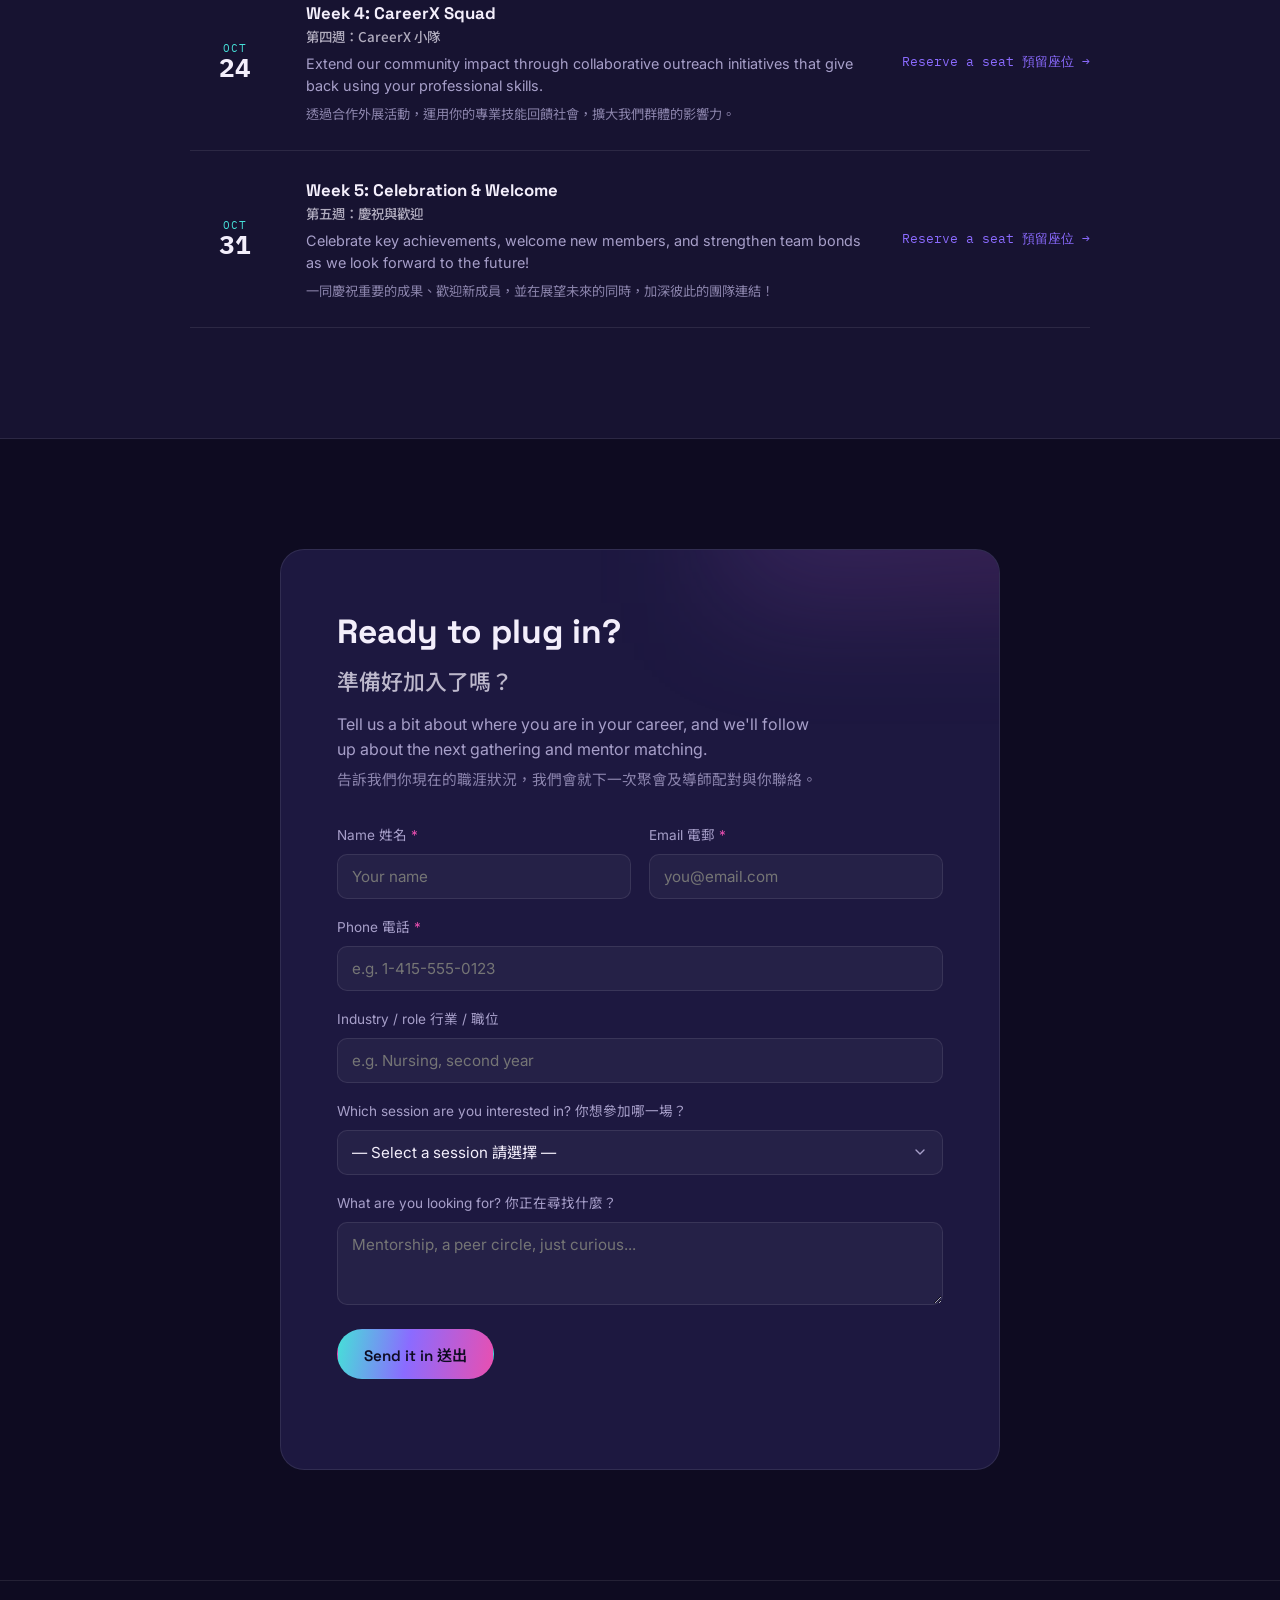
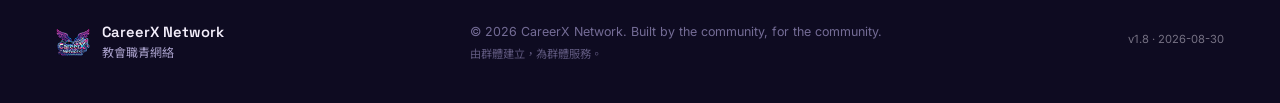
==== commit 3e579196: "Revise Chinese text in mission section Updated the Chinese translation for career advice description" ====
--- a/index.html
+++ b/index.html
@@ -127,7 +127,7 @@
         Most career advice is either purely secular ambition or purely spiritual platitude.
         CareerX Network is for the space in between: real decisions about jobs, money, ethics,
         and calling — worked through with people who share your faith and understand your industry.
-        <span style="display:block;margin-top:8px;font-size:0.92em;opacity:0.8;font-family:'Noto Sans TC',sans-serif;">大部分的職涯建議，不是純粹世俗的野心追求，就是流於表面的屬靈口號。CareerX Network 專注於兩者之間的空間：與同樣持守信仰、又了解你所在行業的人一起，面對關於工作、金錢、倫理與呼召的真實抉擇。</span>
+        <span style="display:block;margin-top:8px;font-size:0.92em;opacity:0.8;font-family:'Noto Sans TC',sans-serif;">大多數的職涯建議，不是純粹追求世俗的野心，便是流於表面的屬靈口號。CareerX Network 專注於兩者之間的空間：我們致力於持守著信仰和了解你所在同行，一起去面對關於工作、金錢、倫理與呼召的真實抉擇。</span>
       </p>
     </div>
   </section>
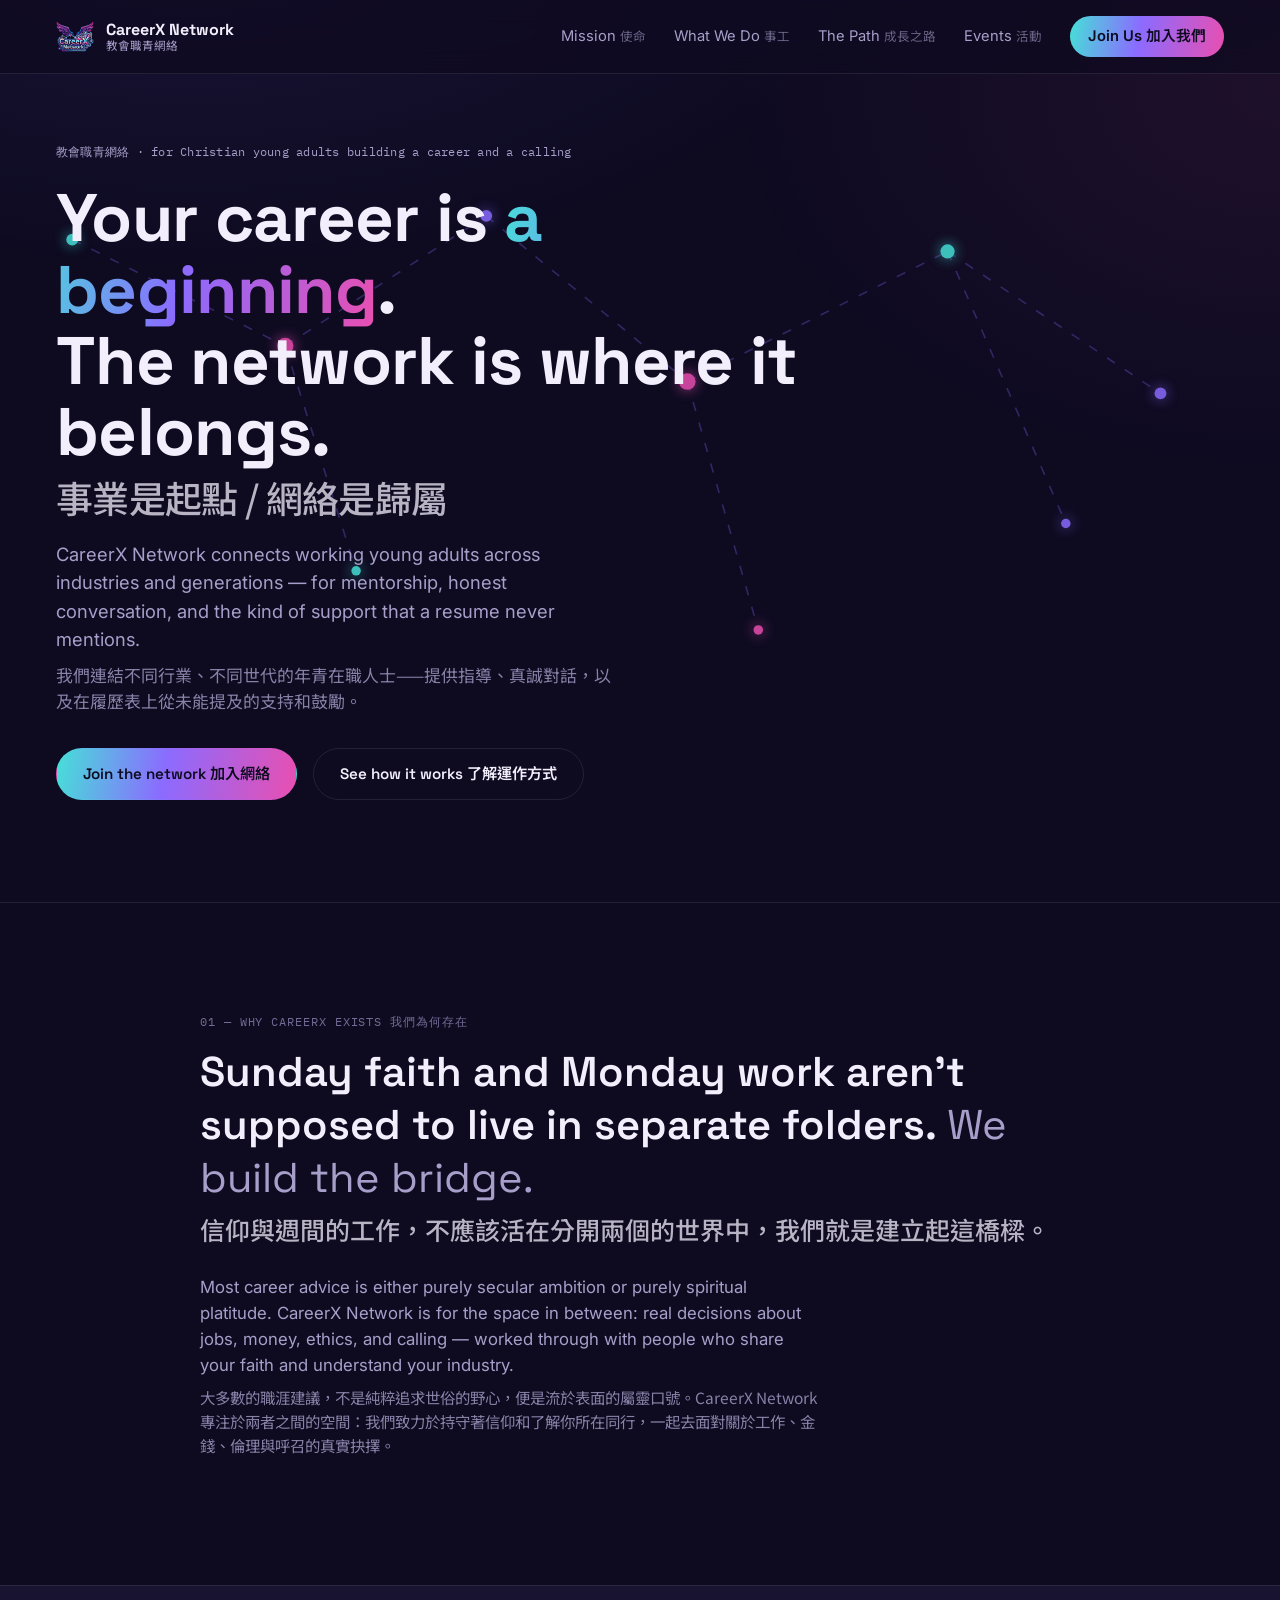
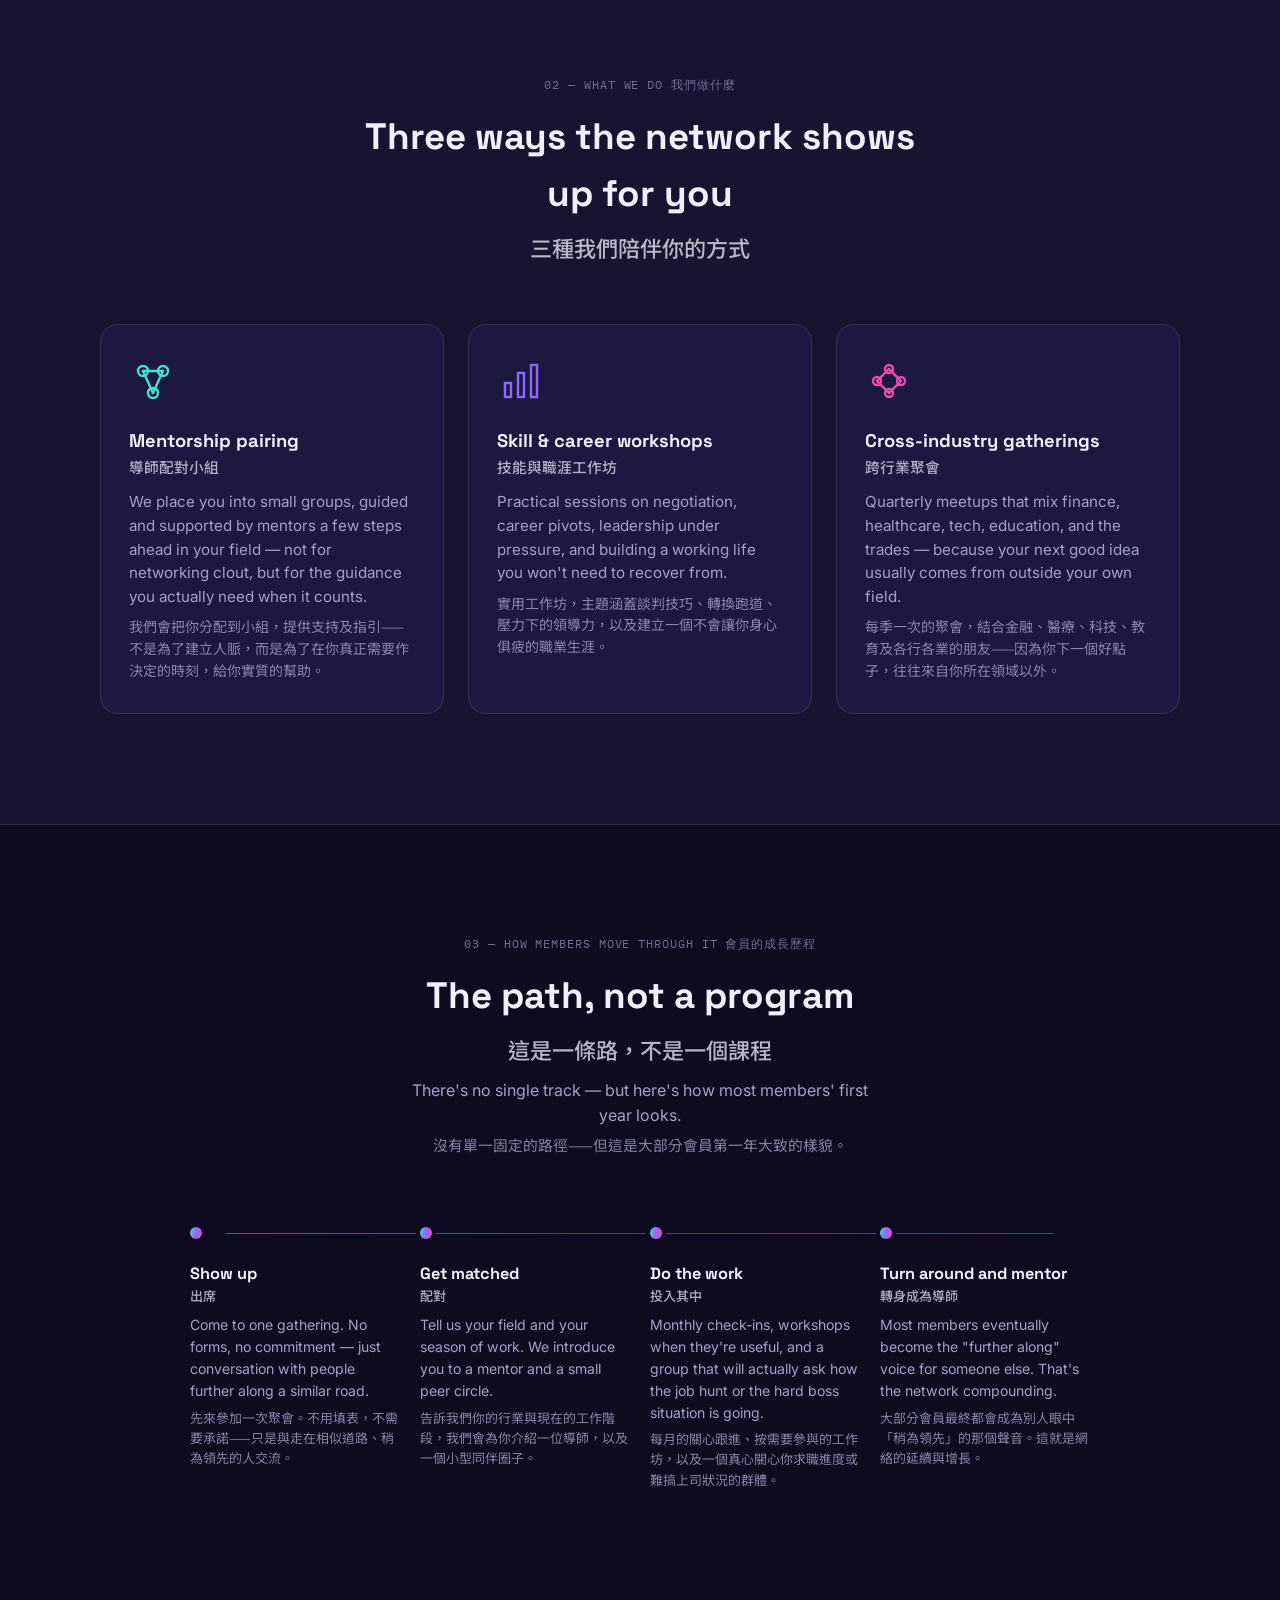
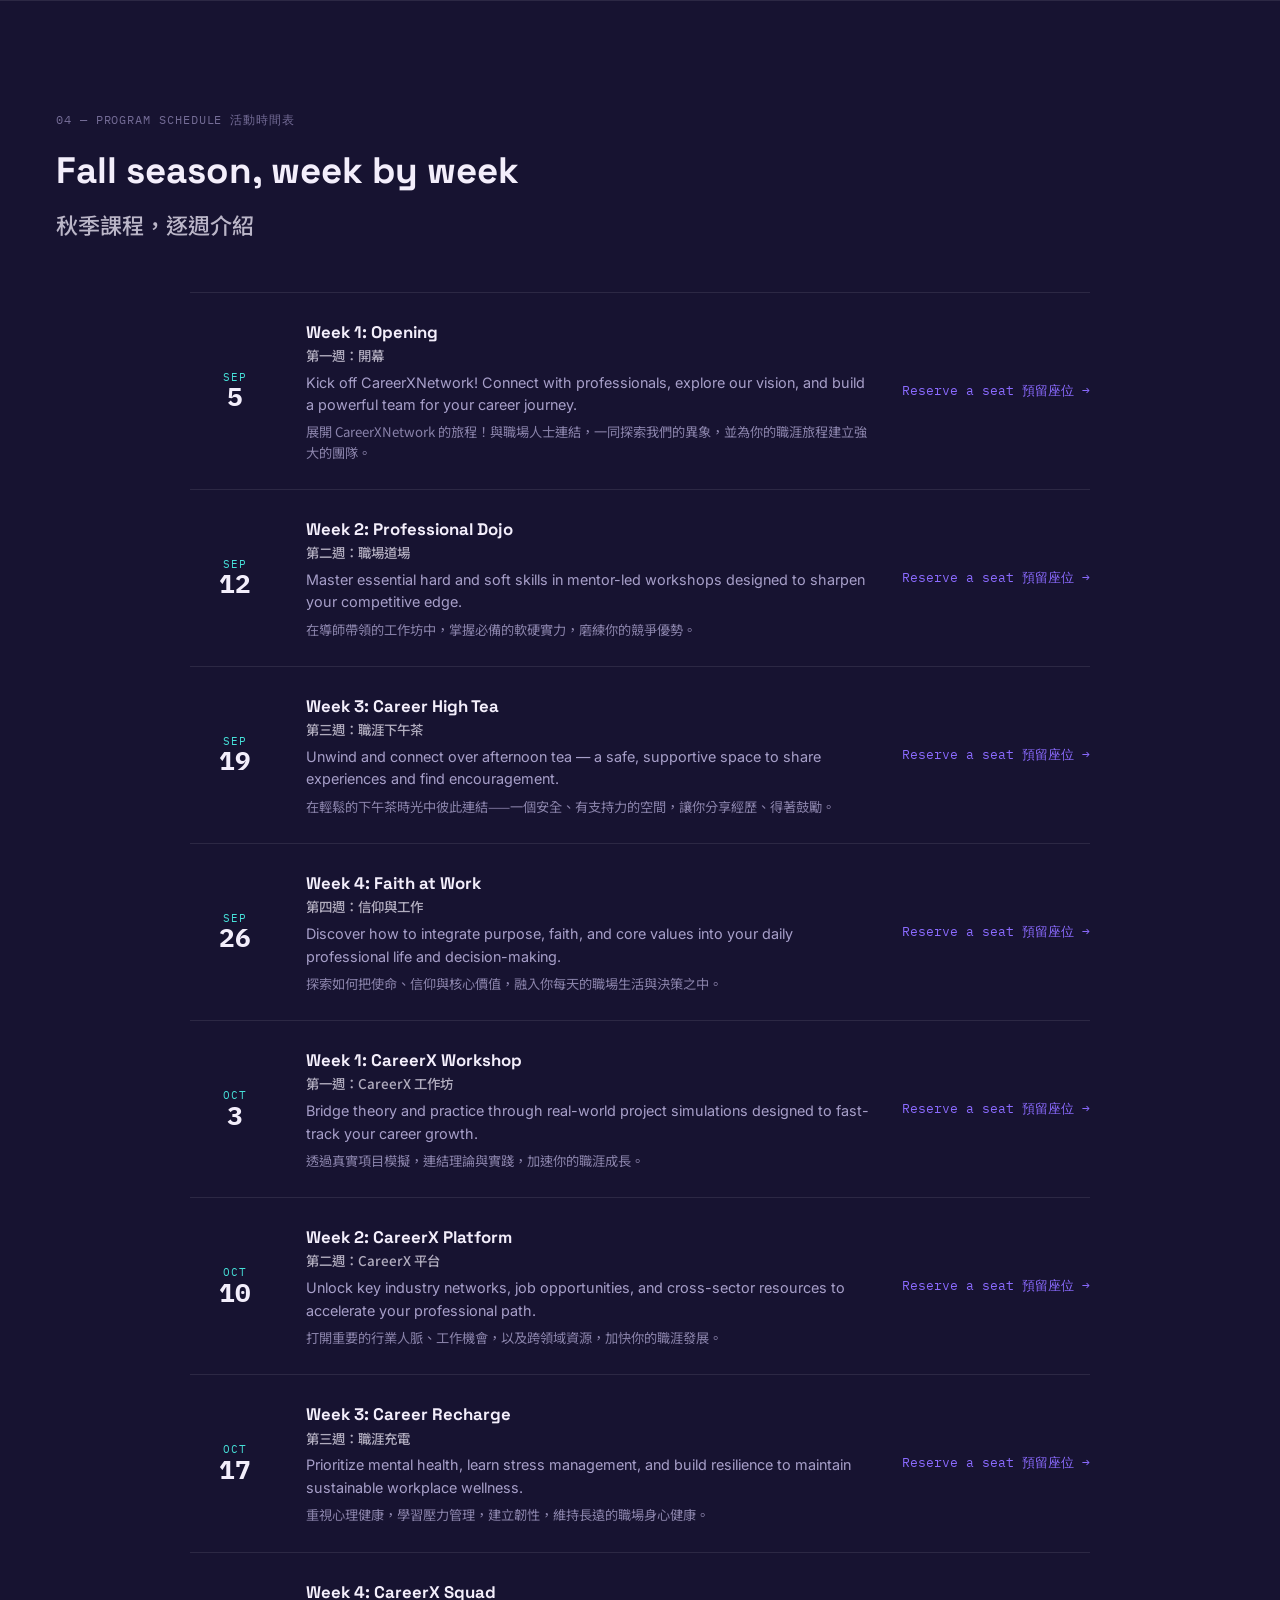
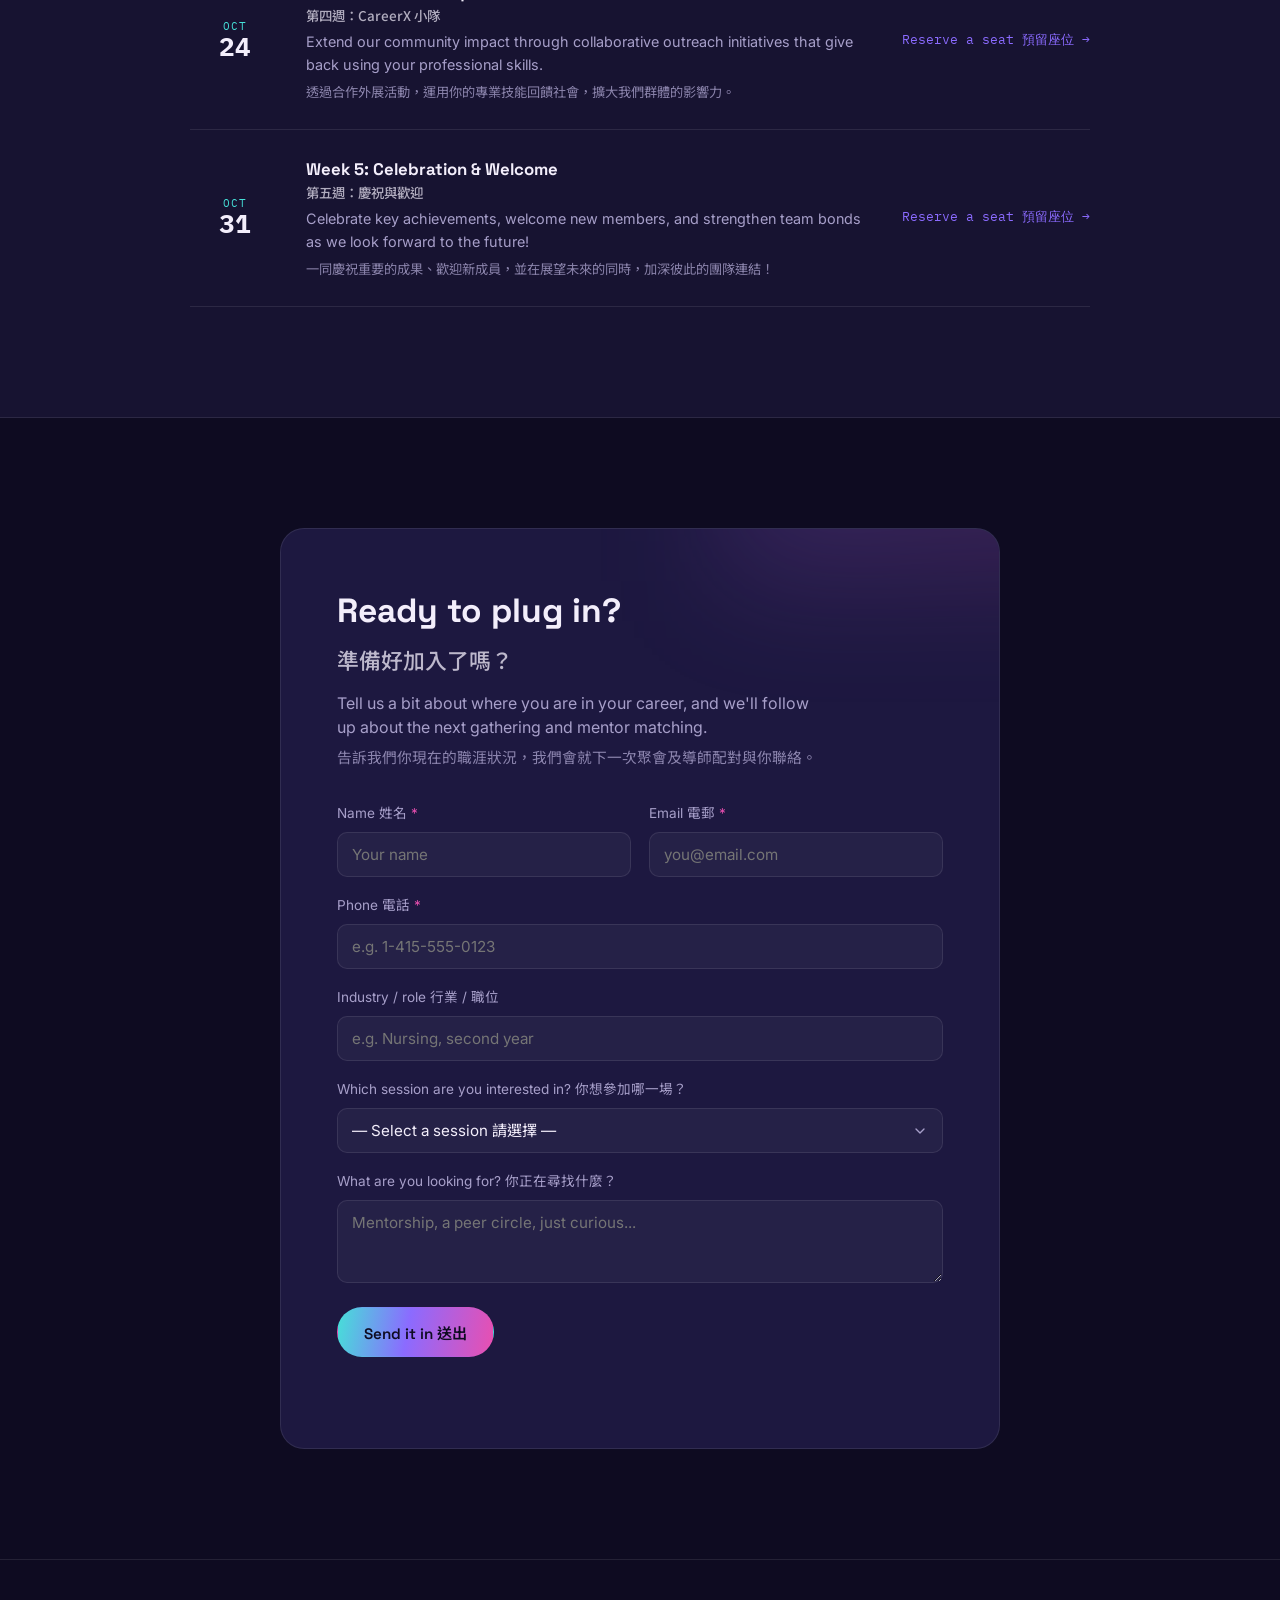
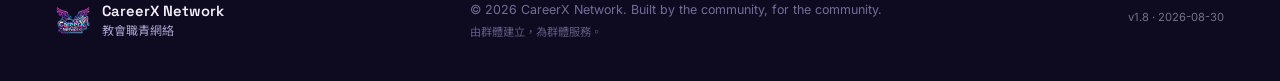
==== commit dc991440: "Update index.html" ====
--- a/index.html
+++ b/index.html
@@ -146,7 +146,7 @@
         </div>
         <h3>Mentorship pairing <span style="display:block;font-size:0.8em;opacity:0.7;font-family:'Noto Sans TC',sans-serif;font-weight:500;">導師配對小組</span></h3>
         <p>We place you into small groups, guided and supported by mentors a few steps ahead in your field — not for networking clout, but for the guidance you actually need when it counts.
-        <span style="display:block;margin-top:8px;font-size:0.92em;opacity:0.8;font-family:'Noto Sans TC',sans-serif;">我們會把你分配到小組，由業界稍為領先幾步的導師提供支持及指引——不是為了建立人脈，而是為了在你真正需要作決定的時刻，給你實質的幫助。</span></p>
+        <span style="display:block;margin-top:8px;font-size:0.92em;opacity:0.8;font-family:'Noto Sans TC',sans-serif;">我們會把你分配到小組，提供支持及指引——不是為了建立人脈，而是為了在你真正需要作決定的時刻，給你實質的幫助。</span></p>
       </article>
 
       <article class="pillar-card">
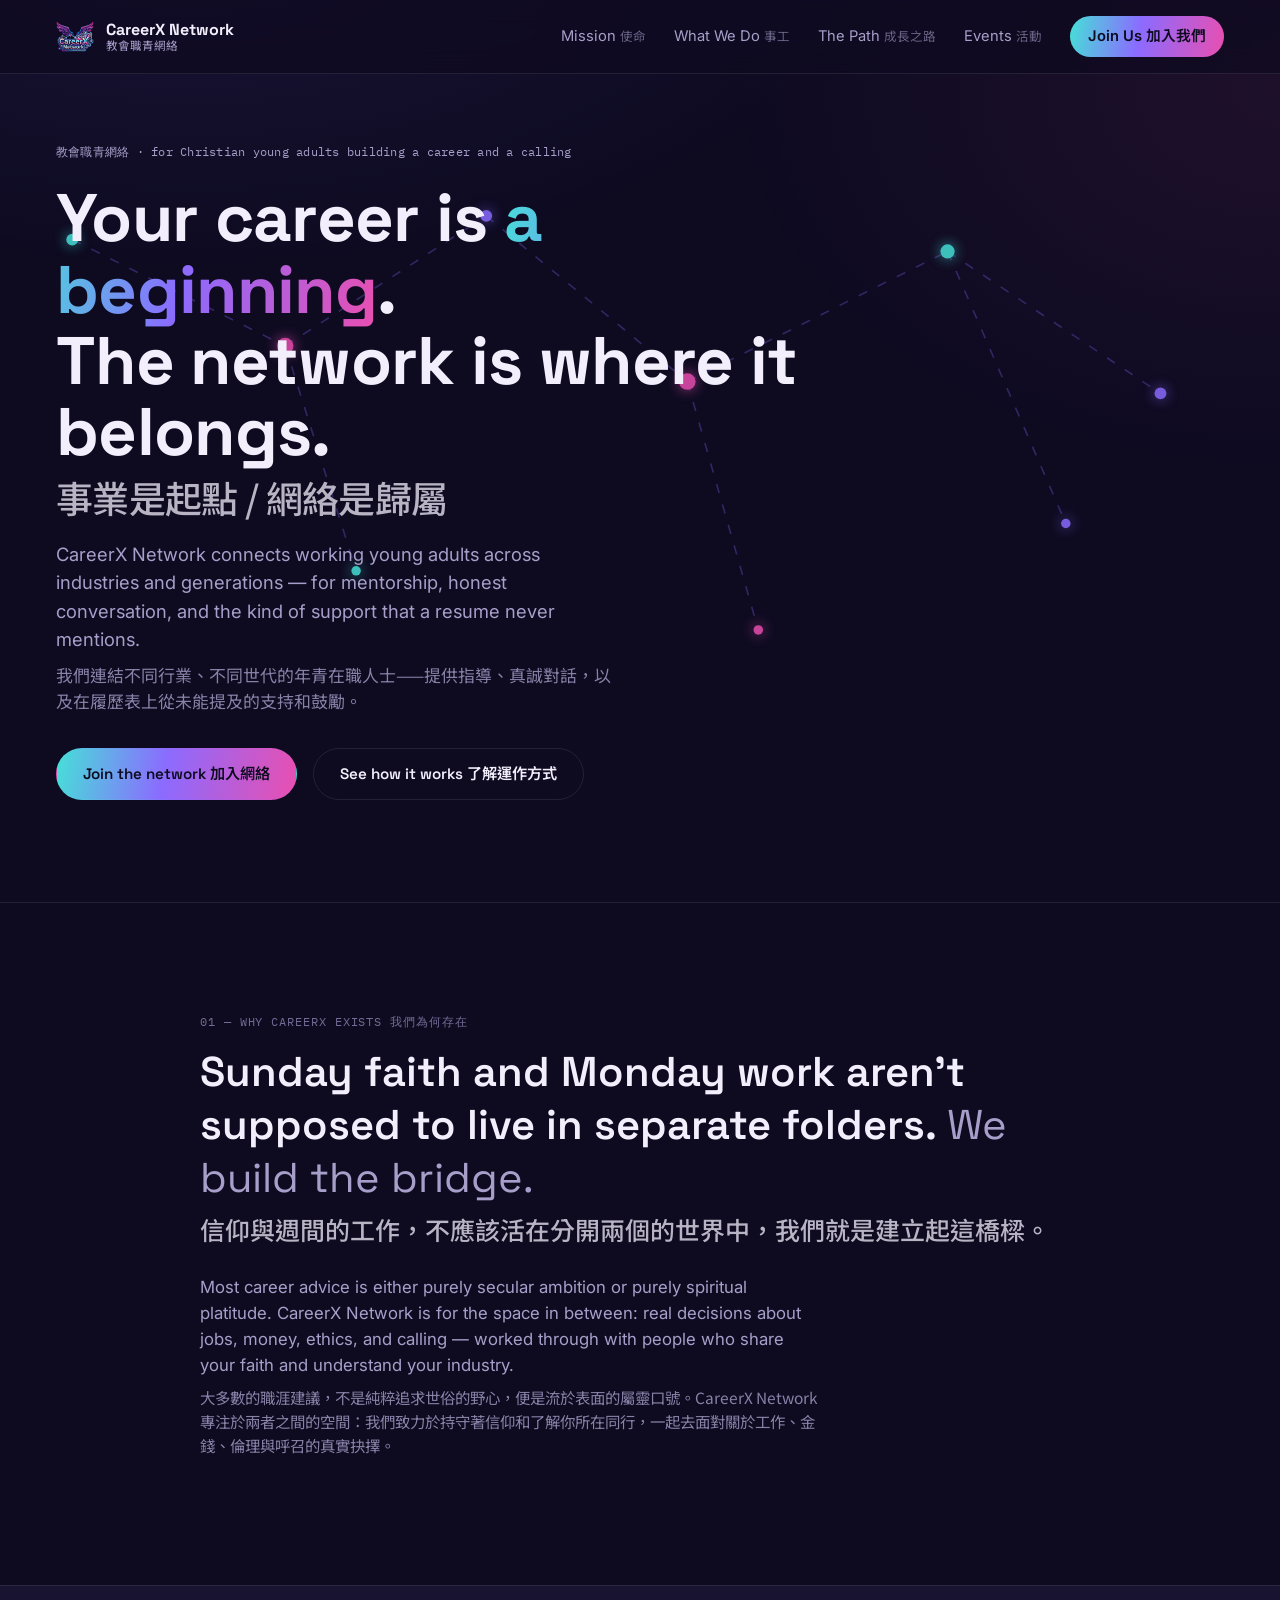
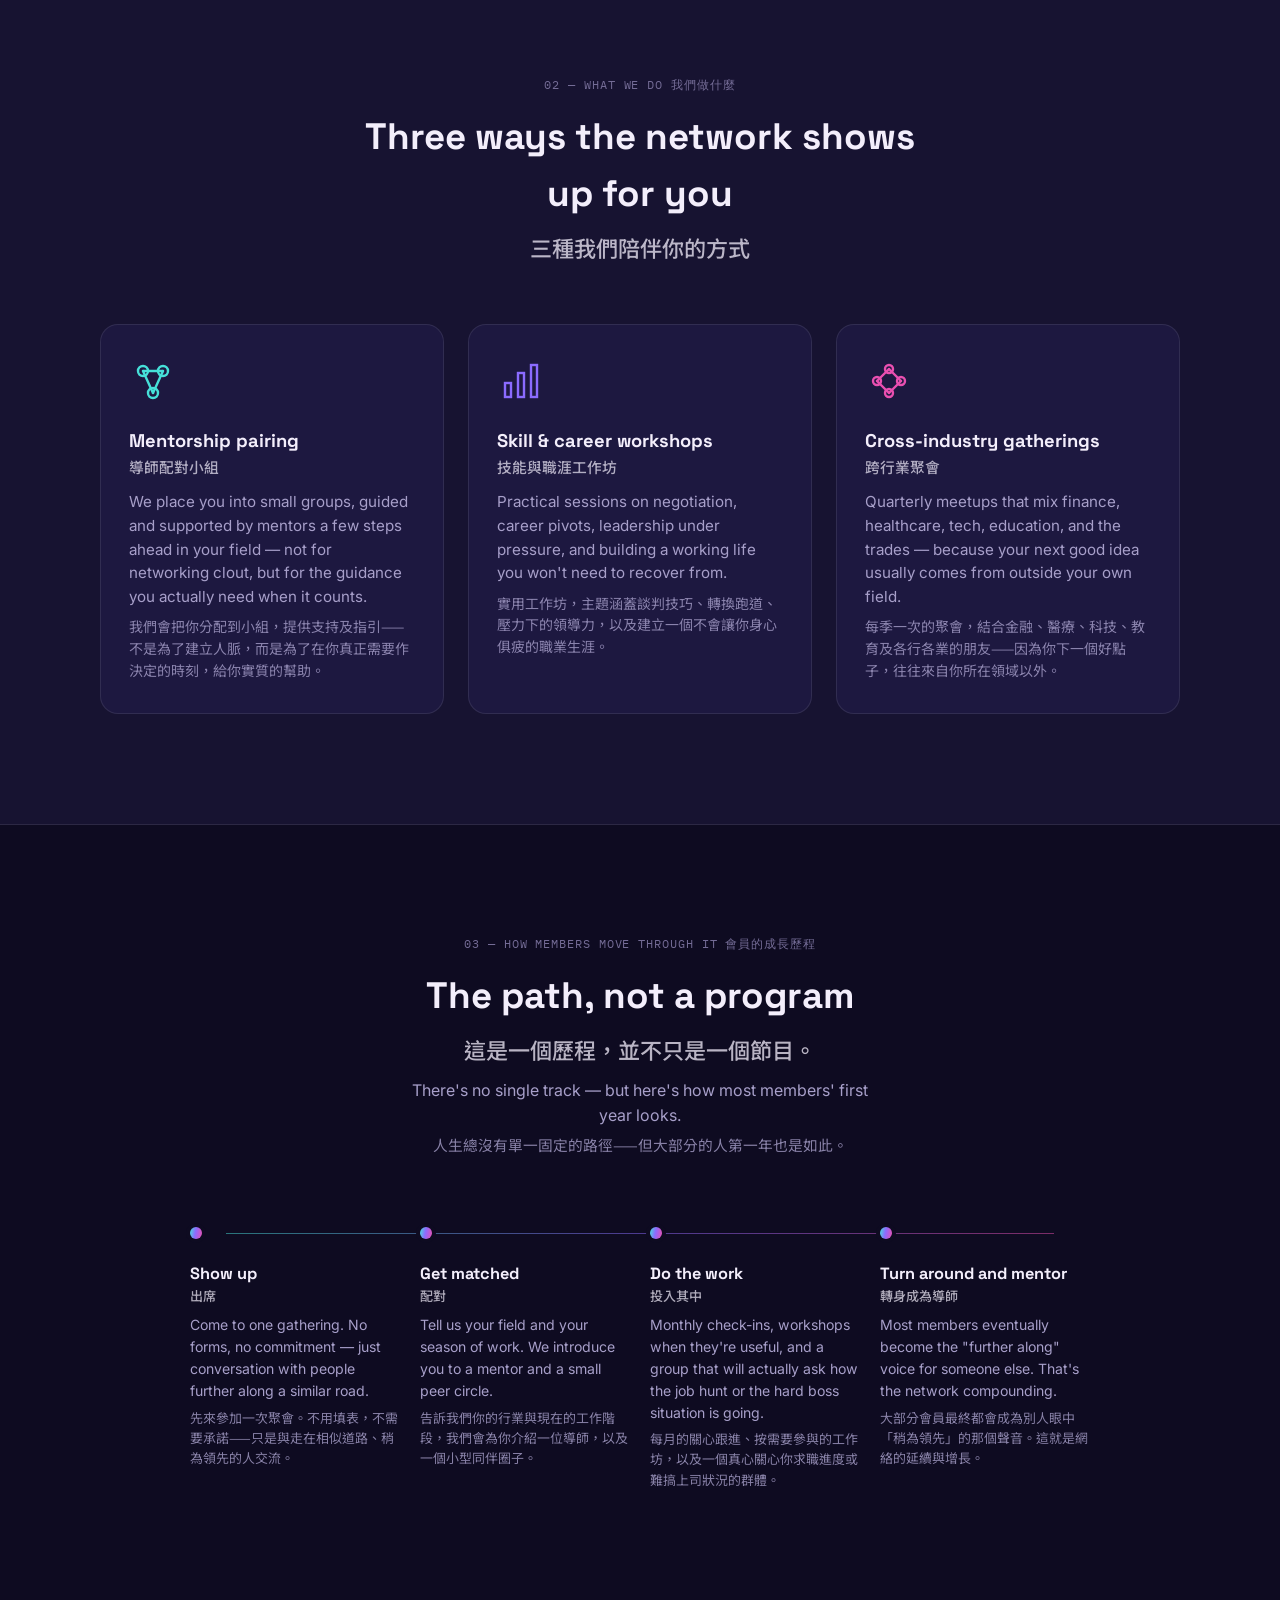
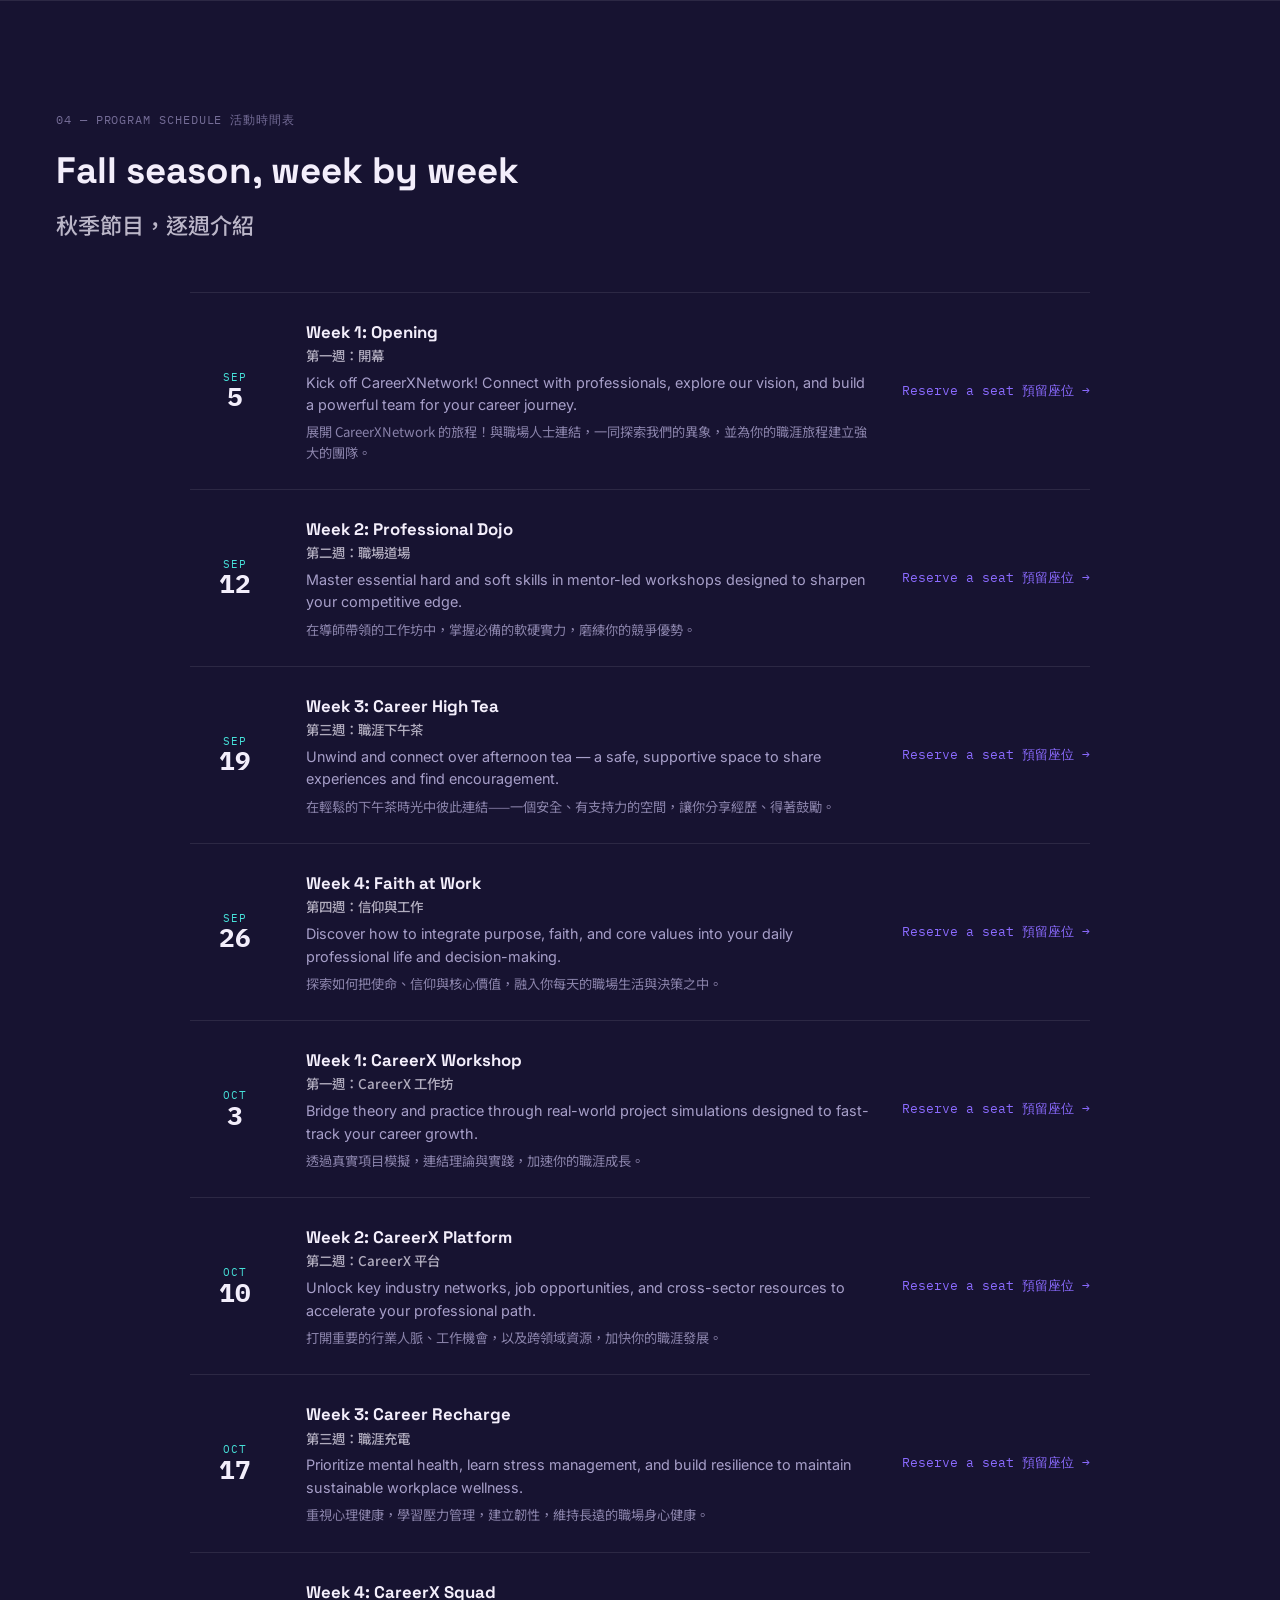
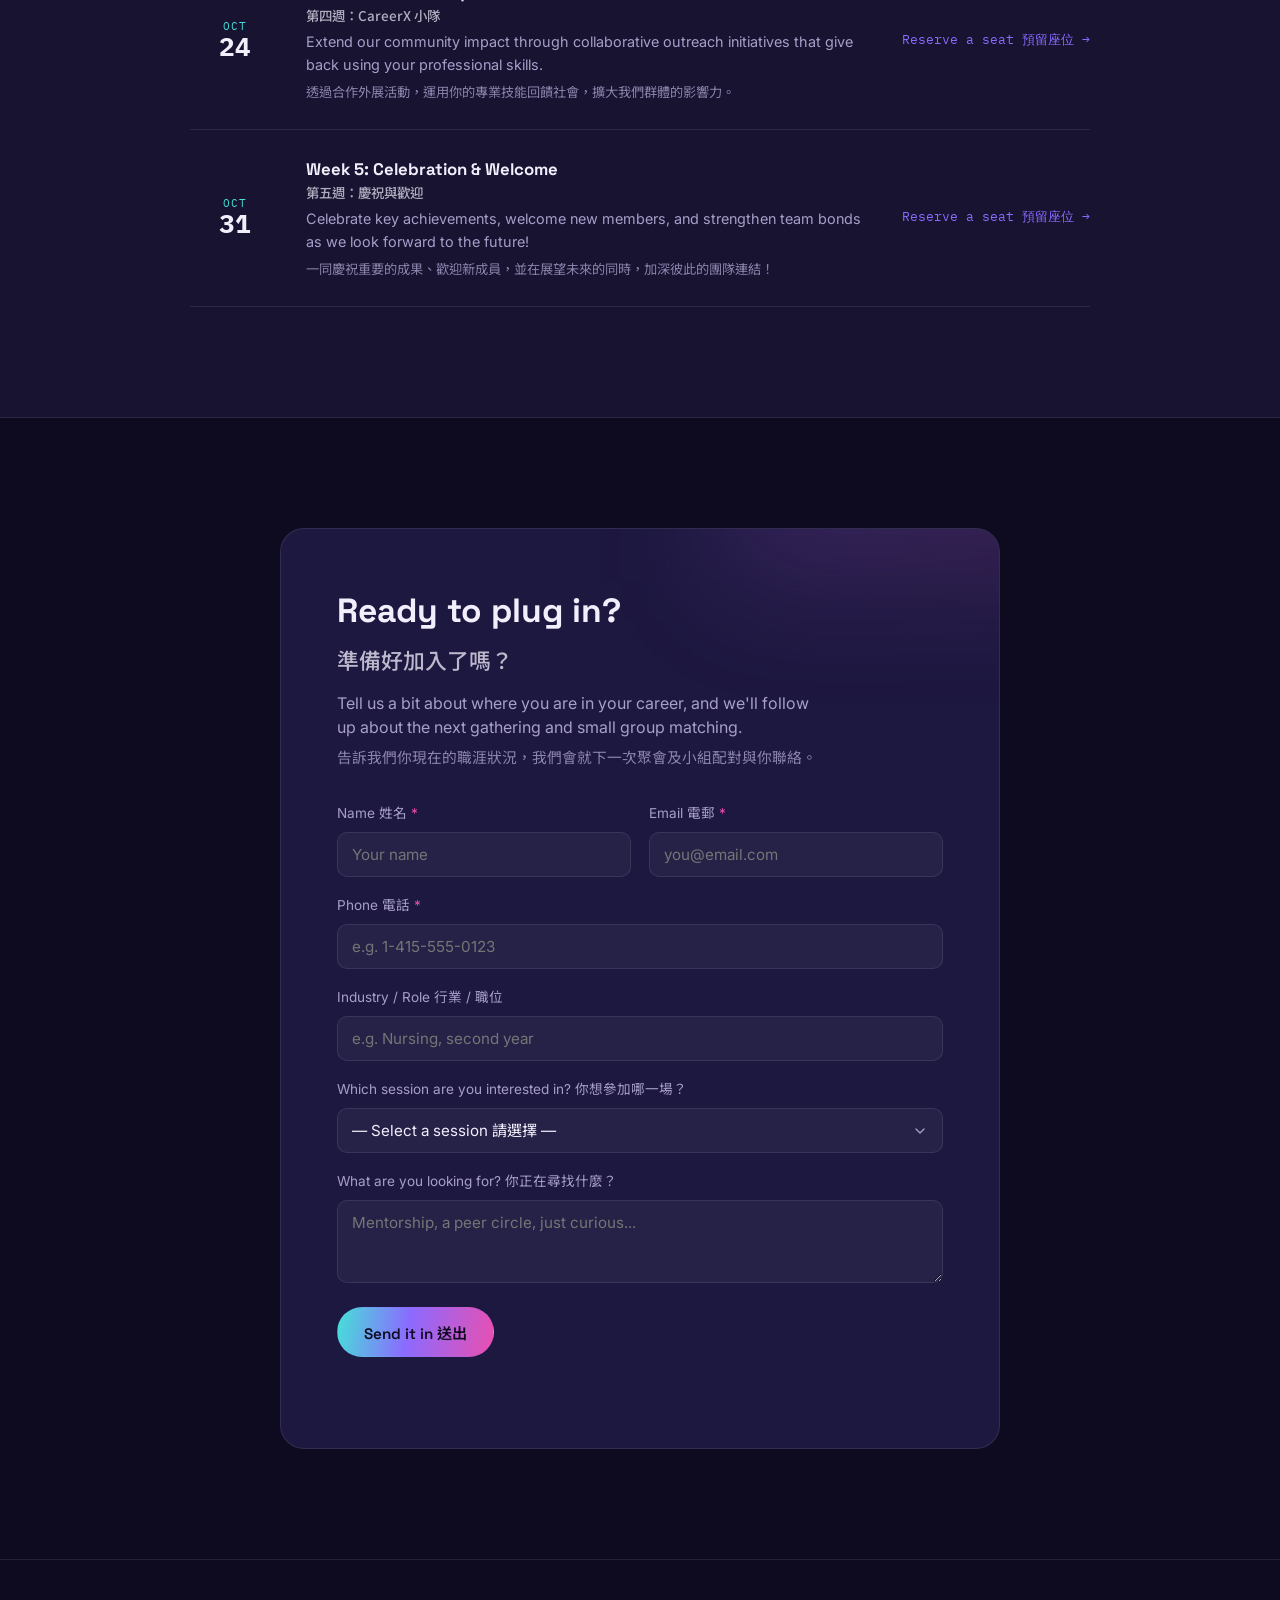
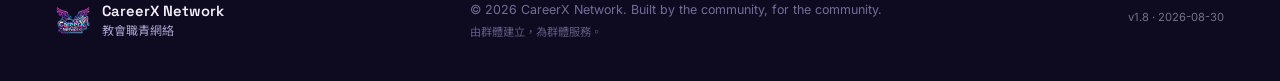
==== commit 88112d85: "Revise text content in index.html Updated various text translations and descriptions in the HTML." ====
--- a/index.html
+++ b/index.html
@@ -173,10 +173,10 @@
   <section class="path" id="path">
     <span class="section-label section-label--center">03 — How members move through it 會員的成長歷程</span>
     <h2 class="path__heading">The path, not a program
-      <span style="display:block;margin-top:8px;font-size:0.6em;opacity:0.75;font-family:'Noto Sans TC',sans-serif;font-weight:500;">這是一條路，不是一個課程</span>
+      <span style="display:block;margin-top:8px;font-size:0.6em;opacity:0.75;font-family:'Noto Sans TC',sans-serif;font-weight:500;">這是一個歷程，並不只是一個節目。</span>
     </h2>
     <p class="path__sub">There's no single track — but here's how most members' first year looks.
-      <span style="display:block;margin-top:6px;font-size:0.92em;opacity:0.8;font-family:'Noto Sans TC',sans-serif;">沒有單一固定的路徑——但這是大部分會員第一年大致的樣貌。</span>
+      <span style="display:block;margin-top:6px;font-size:0.92em;opacity:0.8;font-family:'Noto Sans TC',sans-serif;">人生總沒有單一固定的路徑——但大部分的人第一年也是如此。</span>
     </p>
 
     <div class="timeline">
@@ -211,7 +211,7 @@
   <section class="events" id="events">
     <span class="section-label">04 — Program schedule 活動時間表</span>
     <h2 class="events__heading">Fall season, week by week
-      <span style="display:block;margin-top:8px;font-size:0.6em;opacity:0.75;font-family:'Noto Sans TC',sans-serif;font-weight:500;">秋季課程，逐週介紹</span>
+      <span style="display:block;margin-top:8px;font-size:0.6em;opacity:0.75;font-family:'Noto Sans TC',sans-serif;font-weight:500;">秋季節目，逐週介紹</span>
     </h2>
     <div class="events__list">
       <article class="event-row">
@@ -302,8 +302,8 @@
   <section class="join" id="join">
     <div class="join__card">
       <h2>Ready to plug in? <span style="display:block;font-size:0.65em;opacity:0.75;font-family:'Noto Sans TC',sans-serif;font-weight:500;margin-top:6px;">準備好加入了嗎？</span></h2>
-      <p>Tell us a bit about where you are in your career, and we'll follow up about the next gathering and mentor matching.
-        <span style="display:block;margin-top:6px;font-size:0.92em;opacity:0.8;font-family:'Noto Sans TC',sans-serif;">告訴我們你現在的職涯狀況，我們會就下一次聚會及導師配對與你聯絡。</span>
+      <p>Tell us a bit about where you are in your career, and we'll follow up about the next gathering and small group matching.
+        <span style="display:block;margin-top:6px;font-size:0.92em;opacity:0.8;font-family:'Noto Sans TC',sans-serif;">告訴我們你現在的職涯狀況，我們會就下一次聚會及小組配對與你聯絡。</span>
       </p>
       <form class="join__form" id="joinForm" action="https://api.web3forms.com/submit" method="POST">
         <input type="hidden" name="access_key" value="47c41b14-801f-42eb-a7ed-7c372a14ec27">
@@ -324,7 +324,7 @@
           <input type="tel" name="phone" required placeholder="e.g. 1-415-555-0123">
         </label>
         <label>
-          <span>Industry / role 行業 / 職位</span>
+          <span>Industry / Role 行業 / 職位</span>
           <input type="text" name="industry" placeholder="e.g. Nursing, second year">
         </label>
         <label>
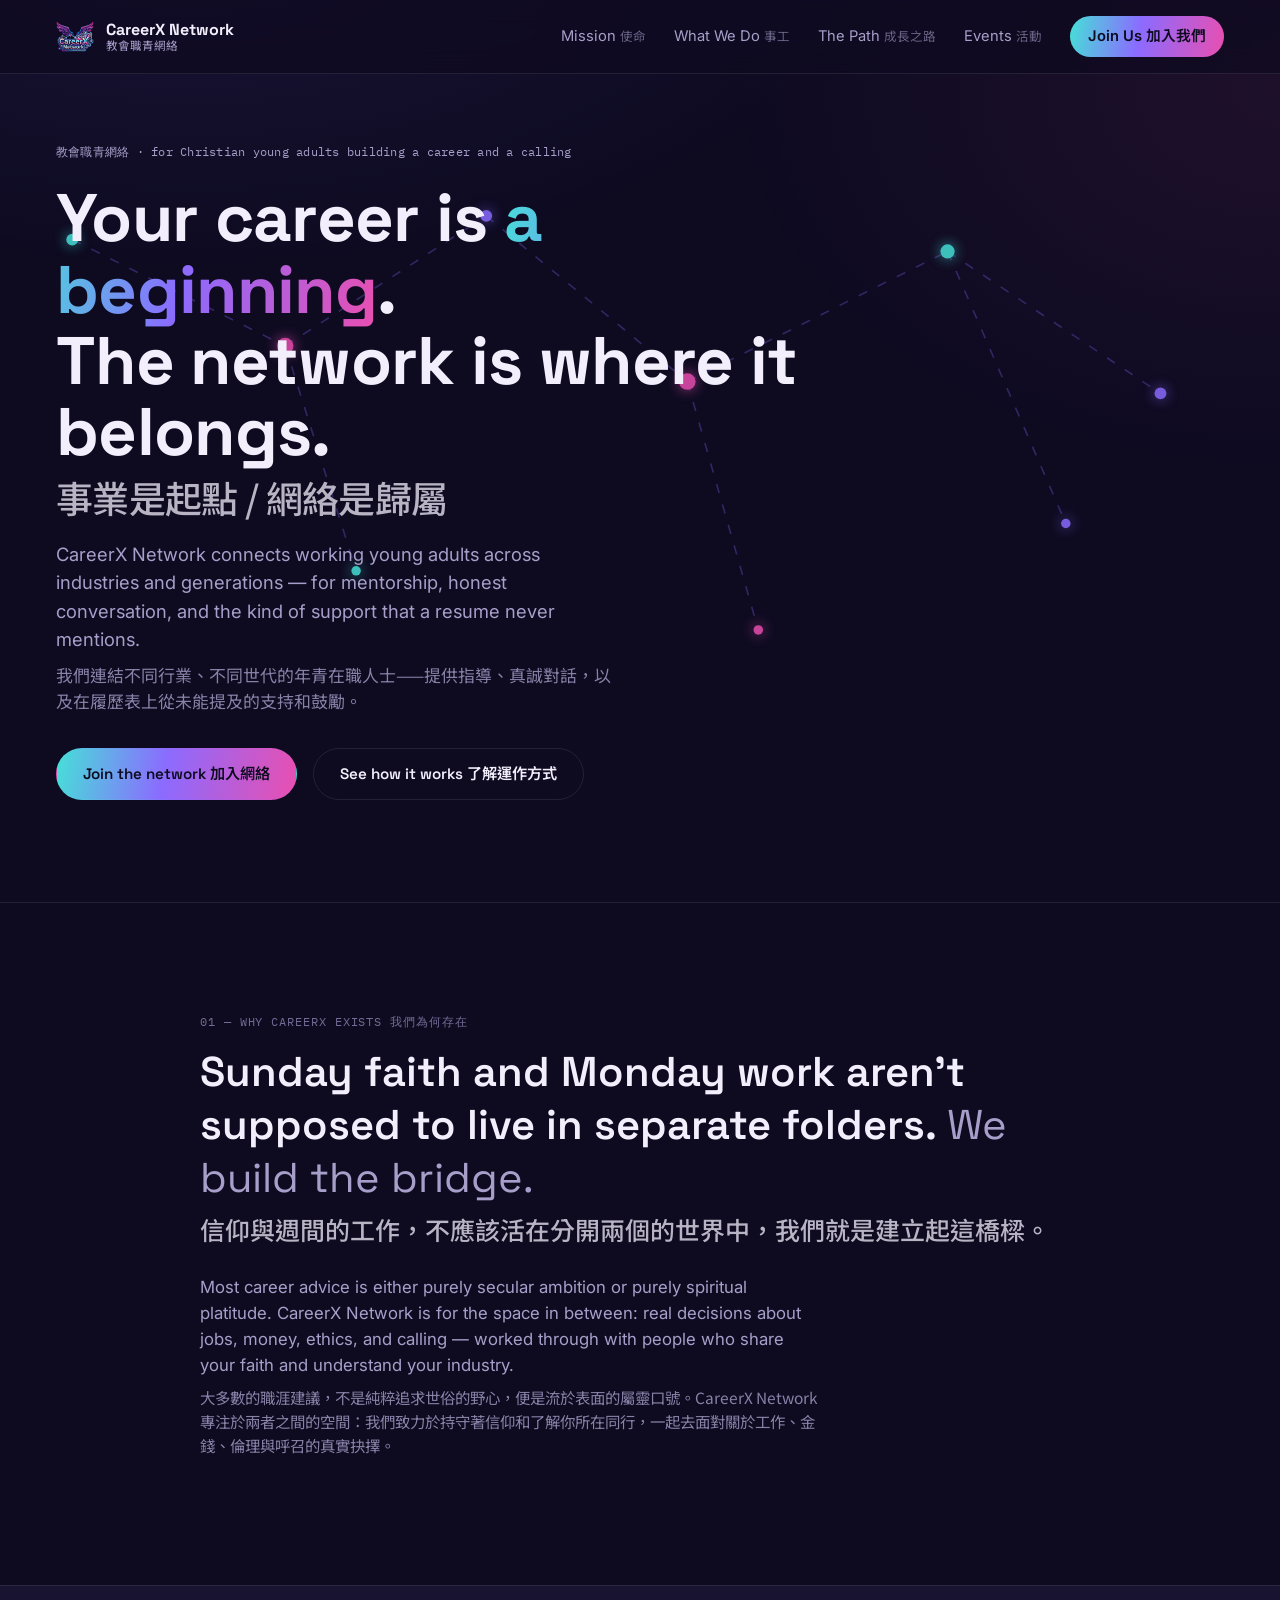
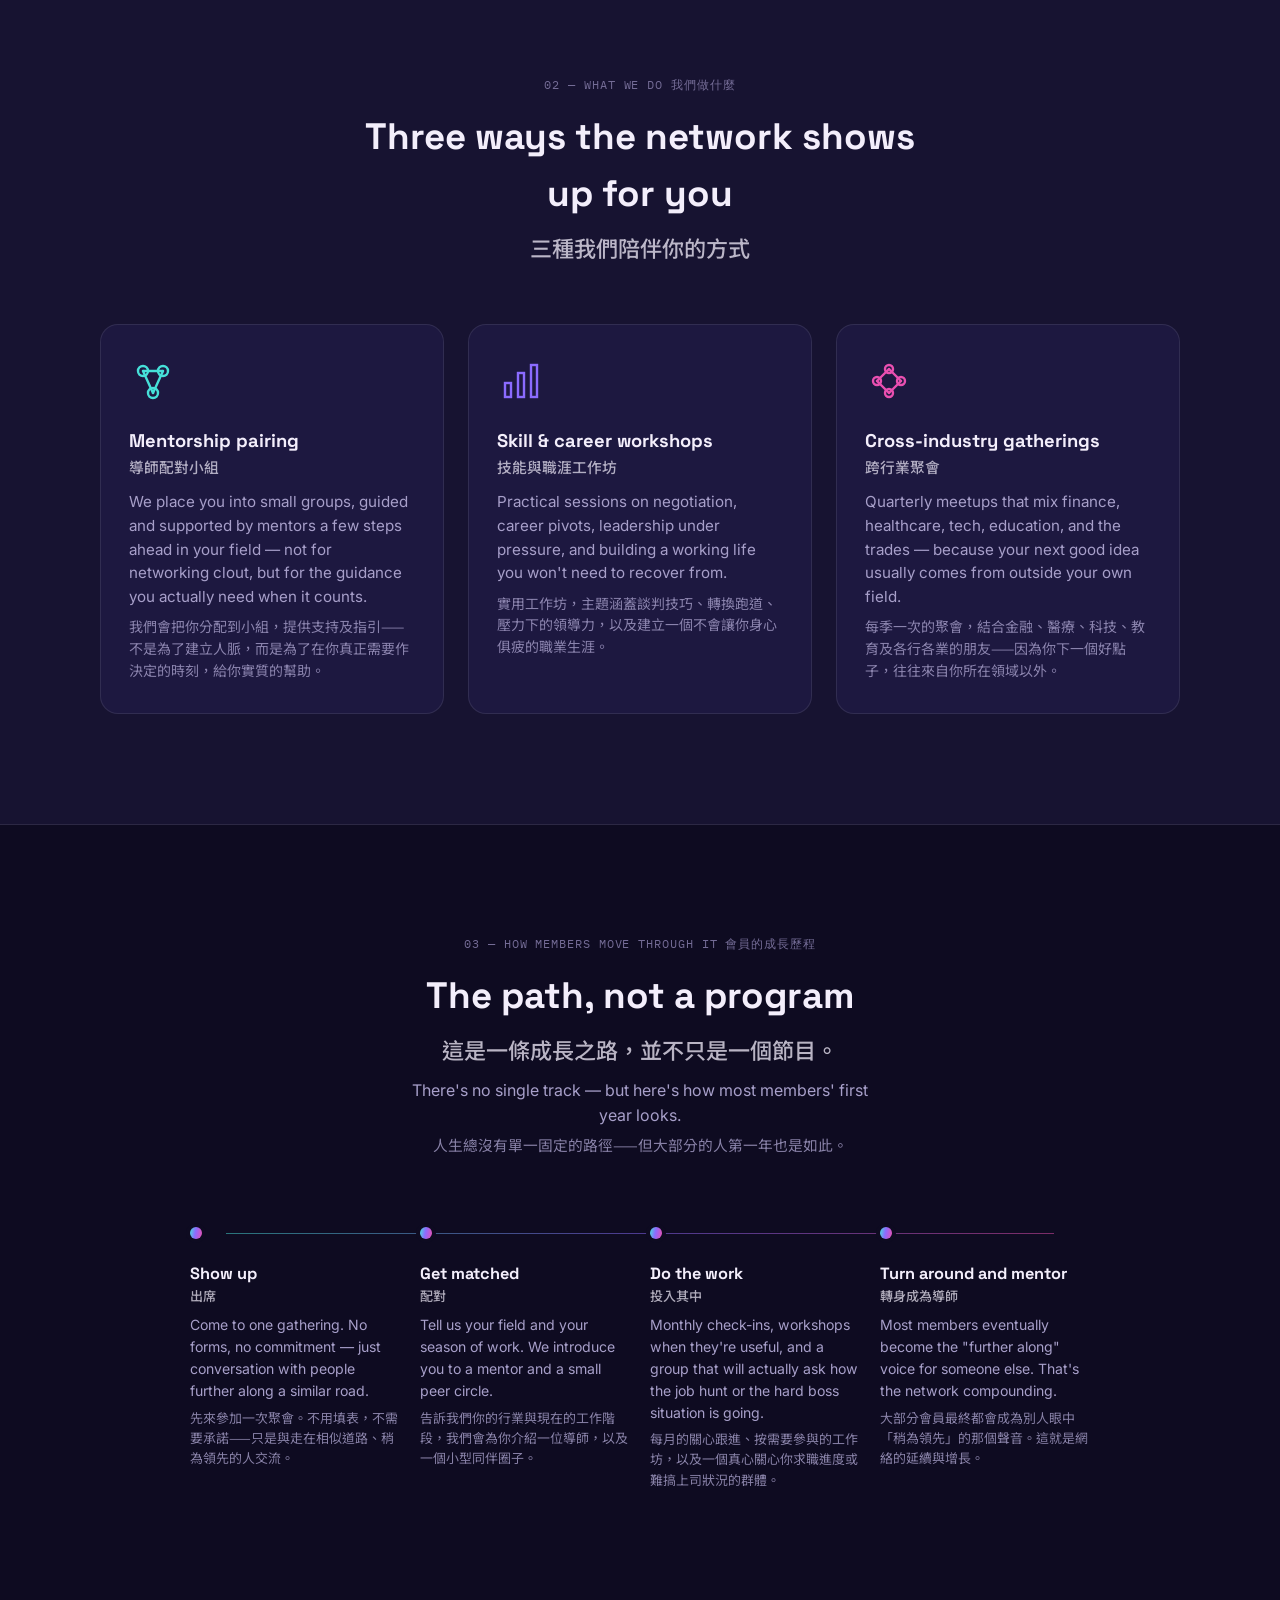
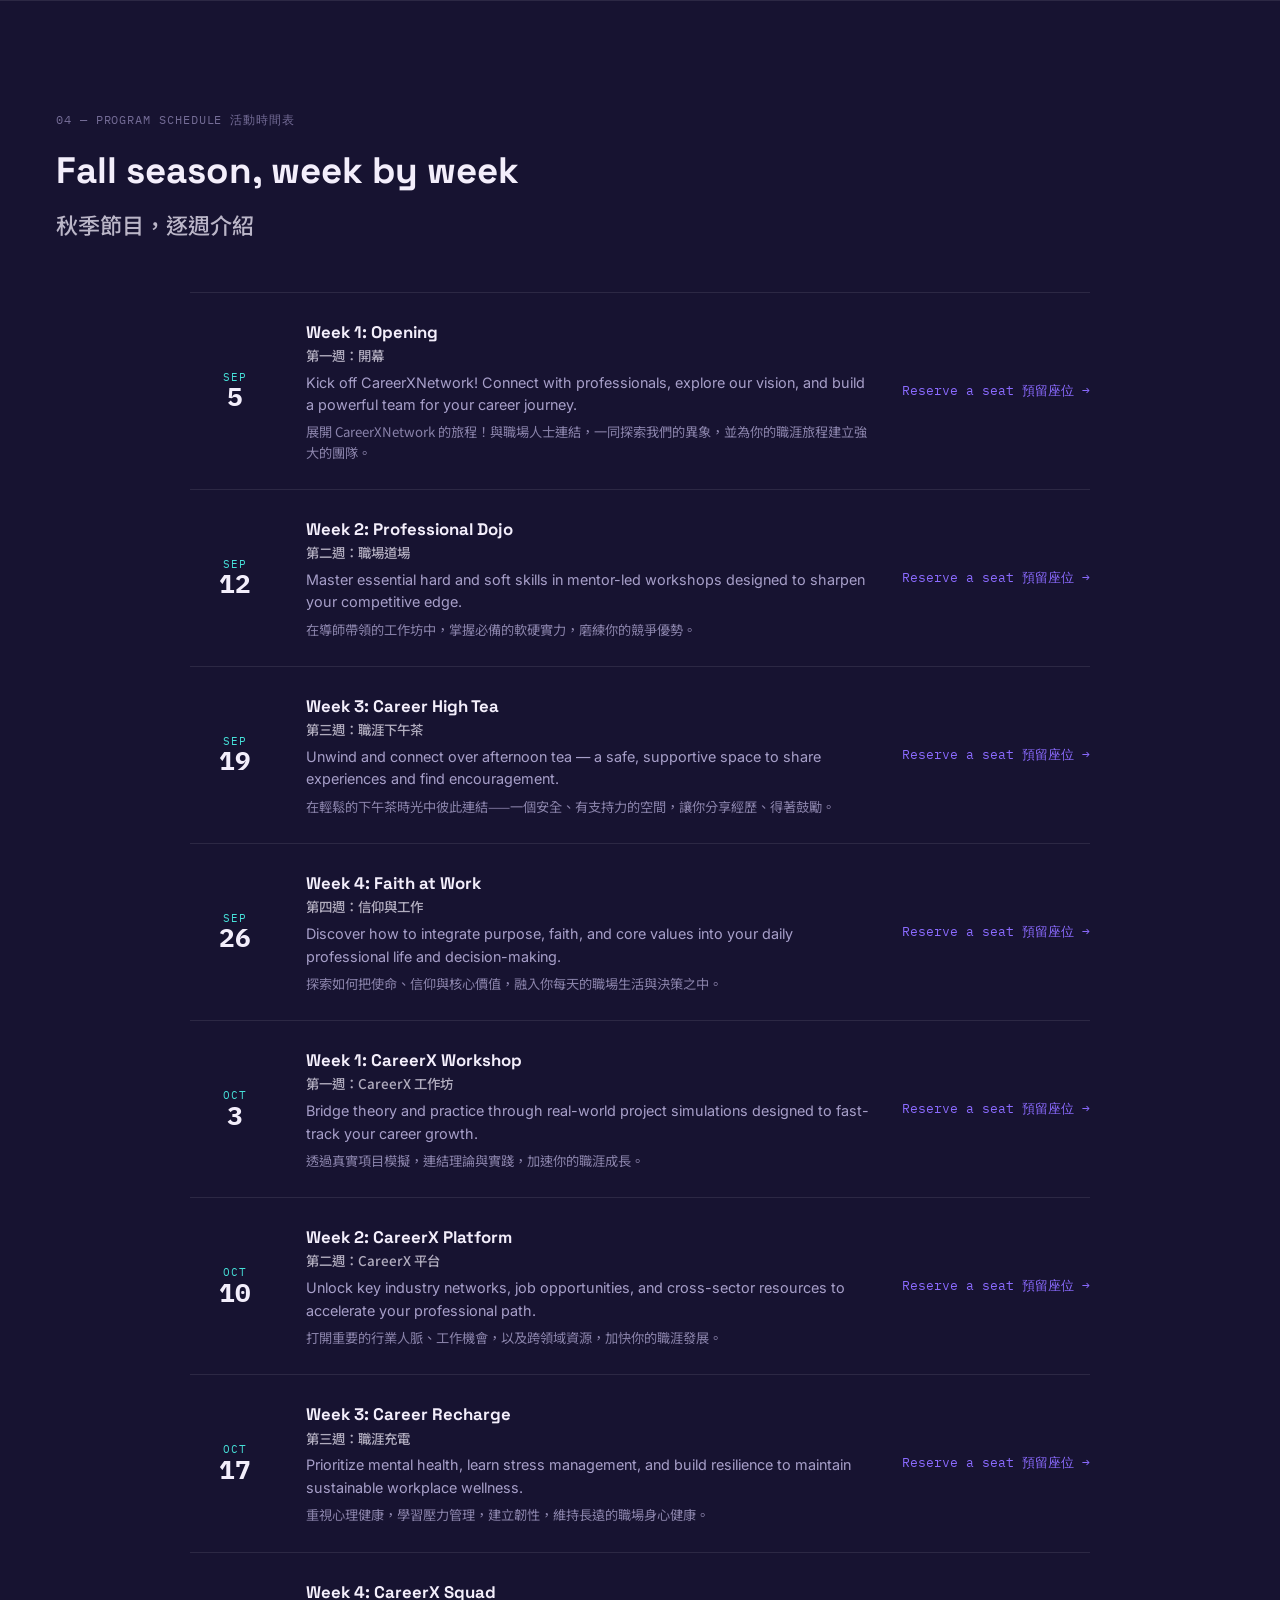
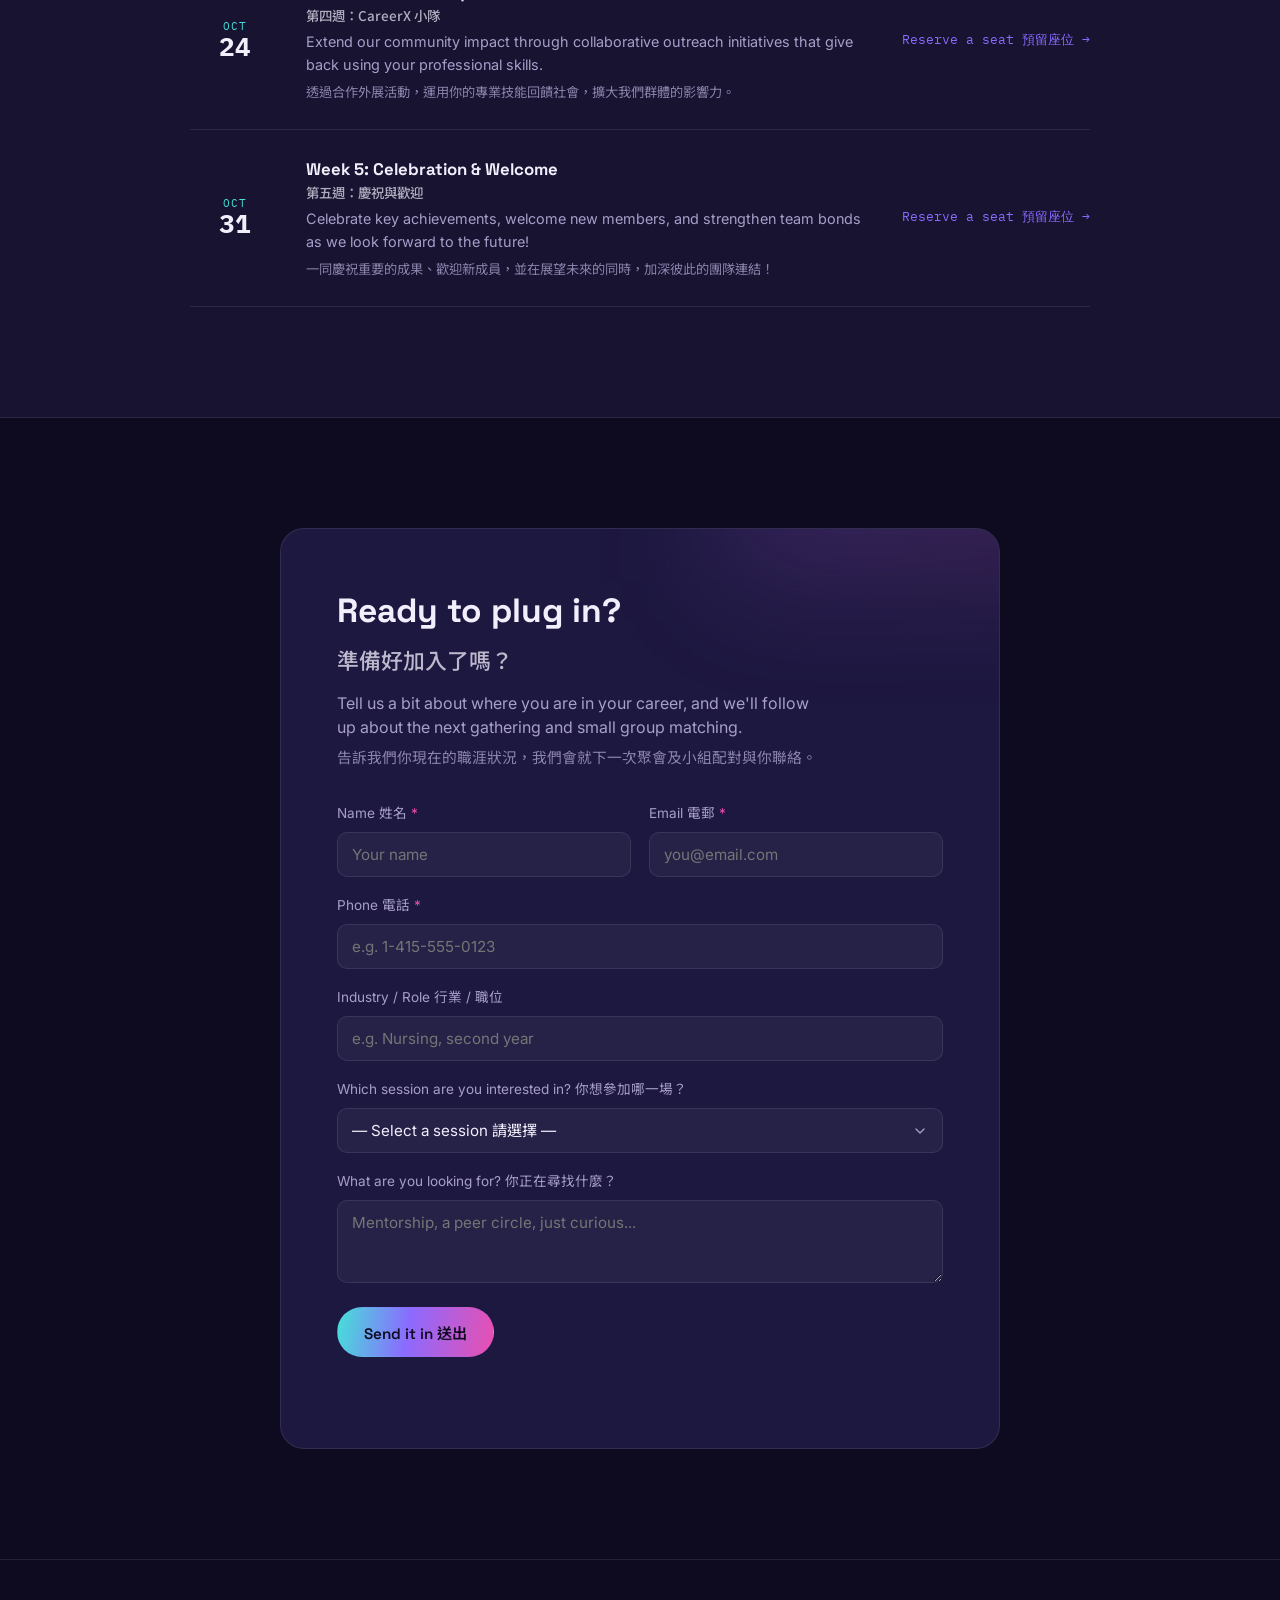
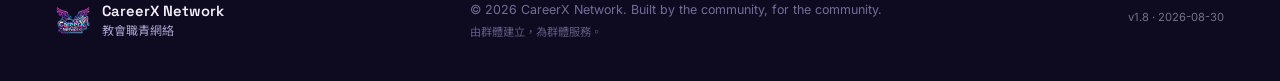
==== commit 3ca69a9f: "Update index.html" ====
--- a/index.html
+++ b/index.html
@@ -173,7 +173,7 @@
   <section class="path" id="path">
     <span class="section-label section-label--center">03 — How members move through it 會員的成長歷程</span>
     <h2 class="path__heading">The path, not a program
-      <span style="display:block;margin-top:8px;font-size:0.6em;opacity:0.75;font-family:'Noto Sans TC',sans-serif;font-weight:500;">這是一個歷程，並不只是一個節目。</span>
+      <span style="display:block;margin-top:8px;font-size:0.6em;opacity:0.75;font-family:'Noto Sans TC',sans-serif;font-weight:500;">這是一條成長之路，並不只是一個節目。</span>
     </h2>
     <p class="path__sub">There's no single track — but here's how most members' first year looks.
       <span style="display:block;margin-top:6px;font-size:0.92em;opacity:0.8;font-family:'Noto Sans TC',sans-serif;">人生總沒有單一固定的路徑——但大部分的人第一年也是如此。</span>
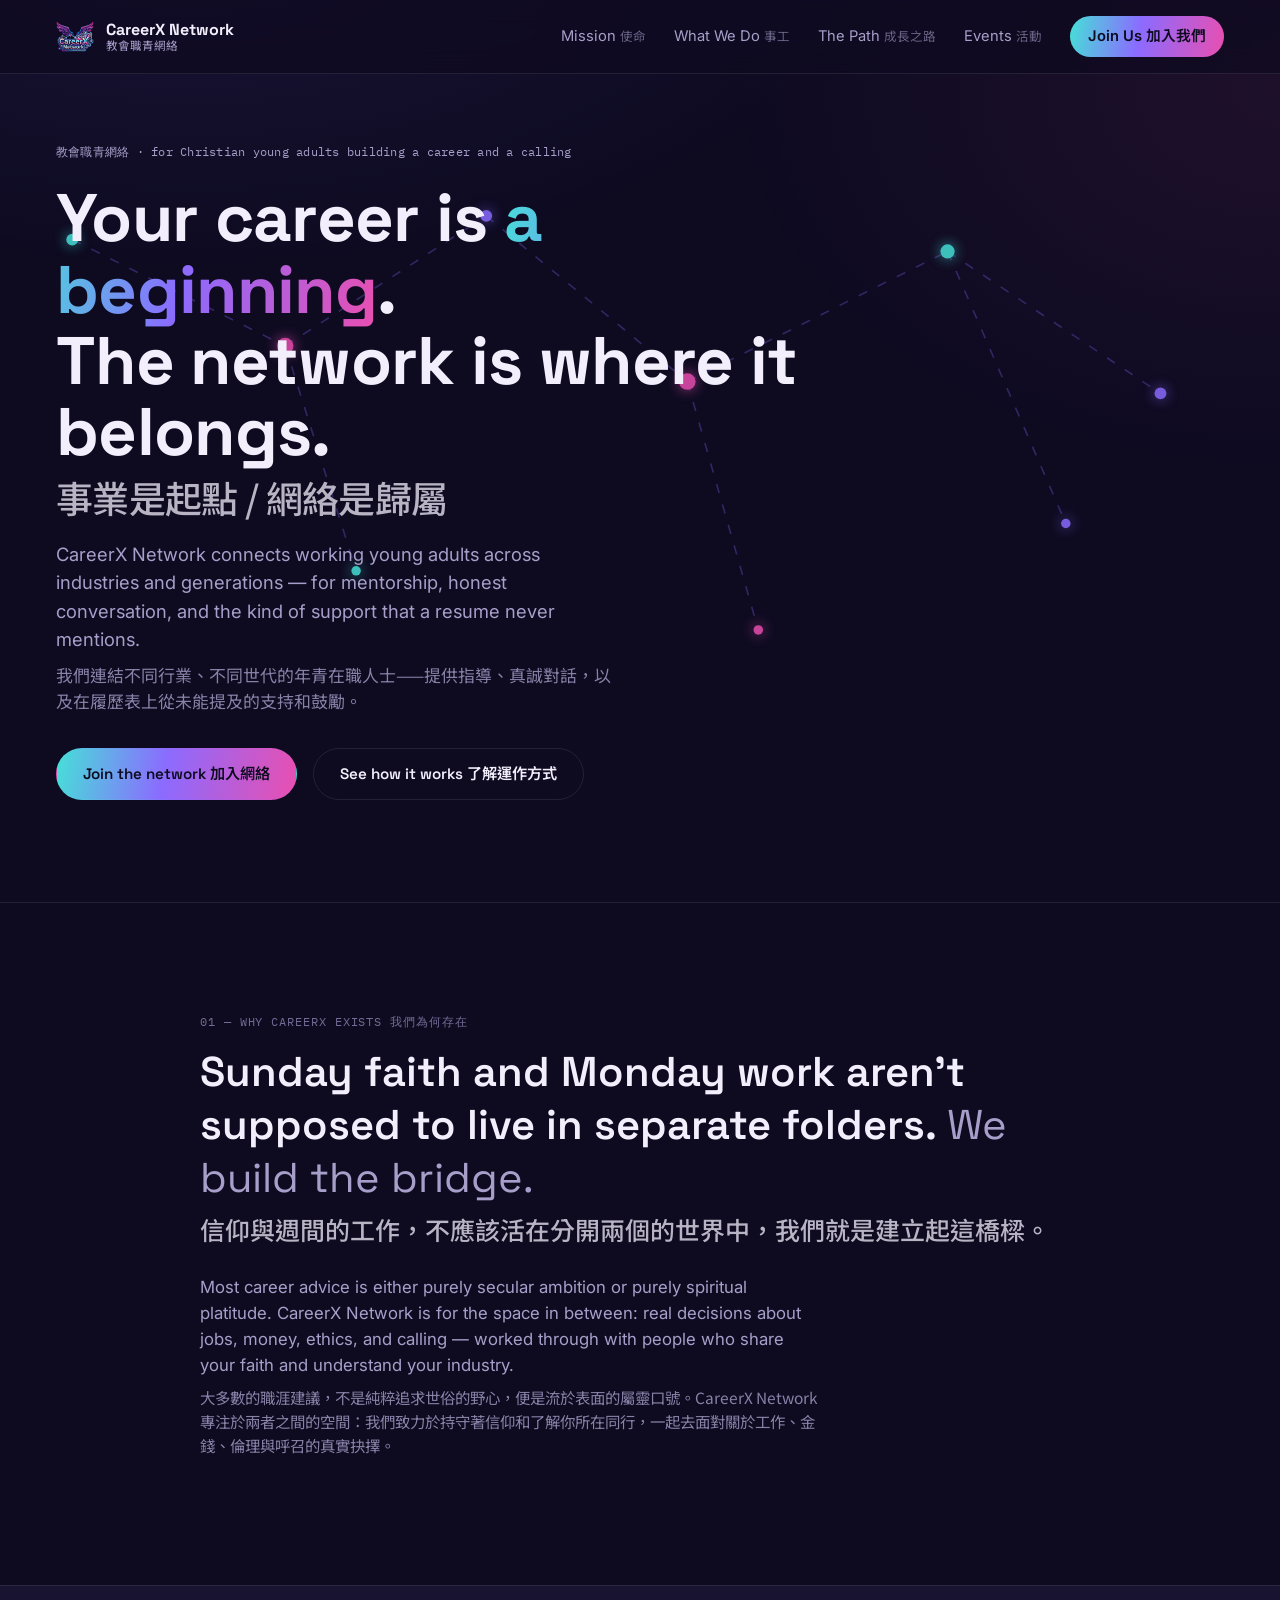
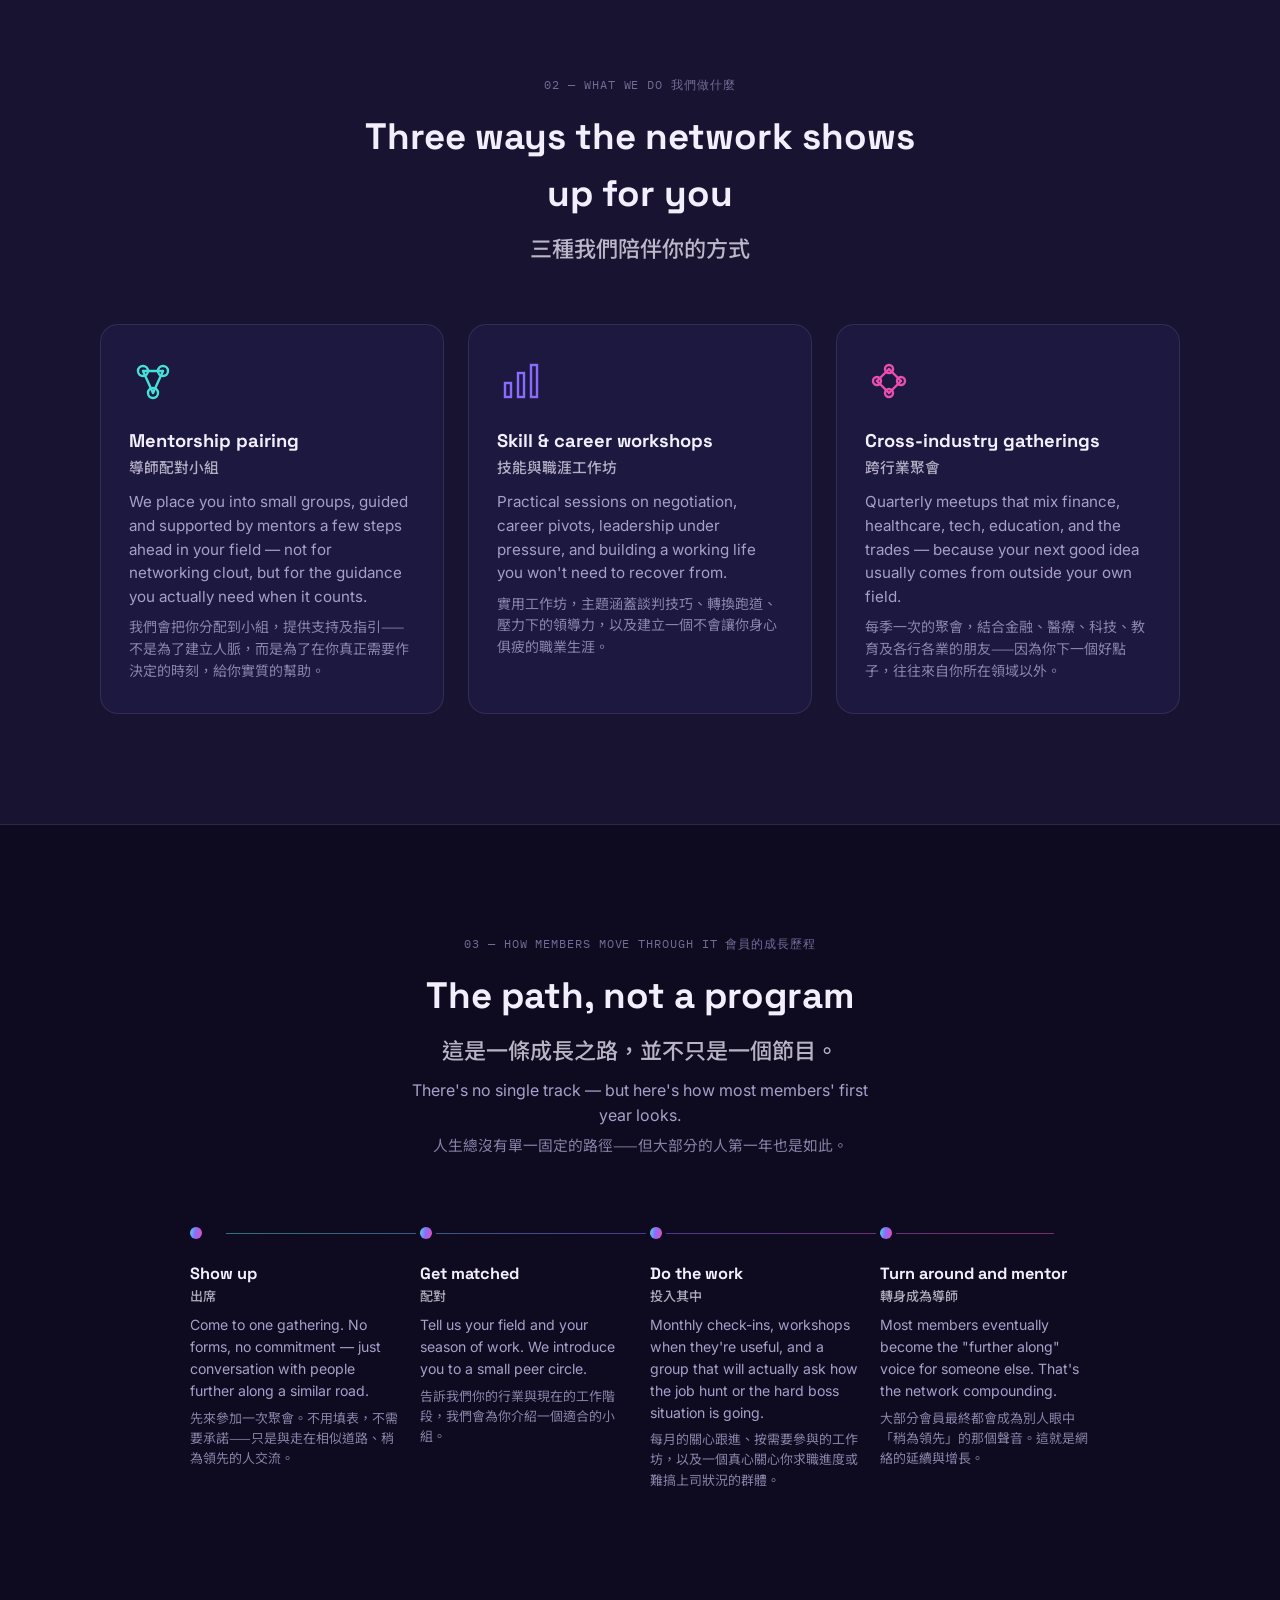
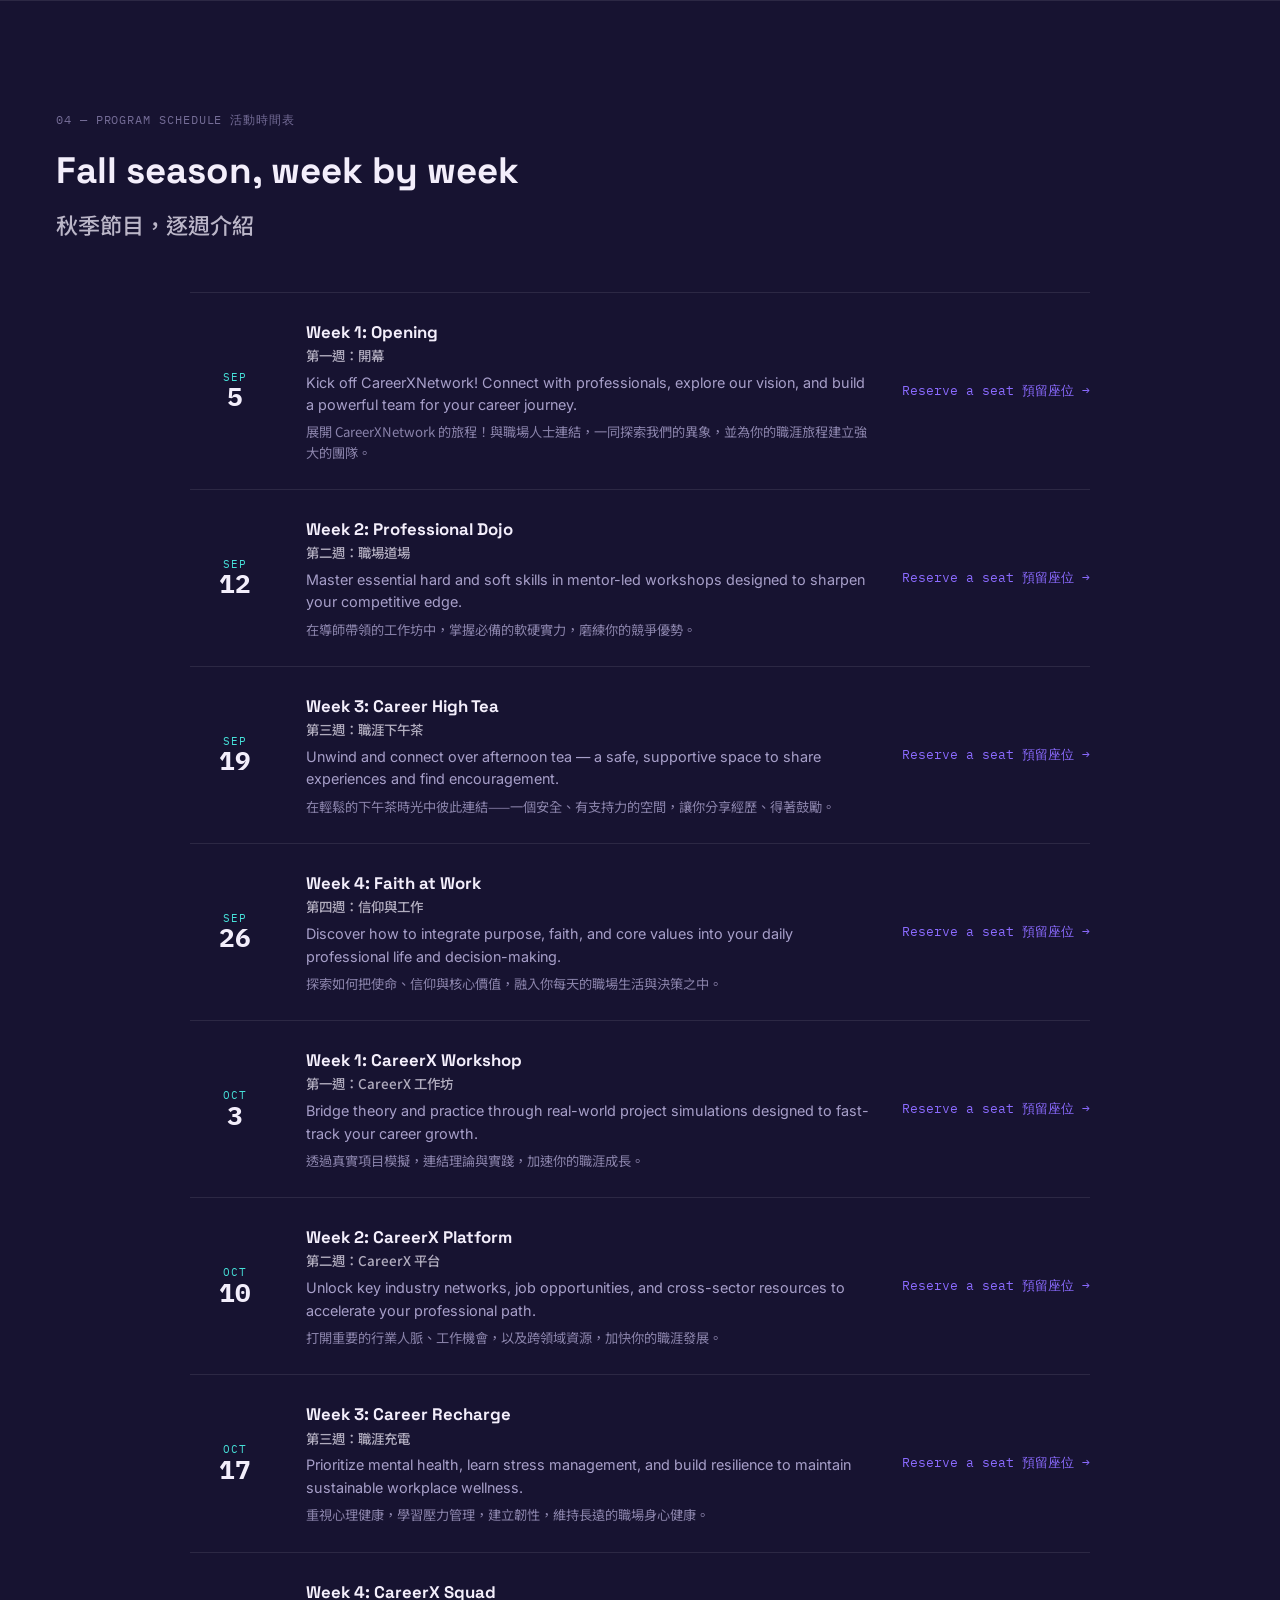
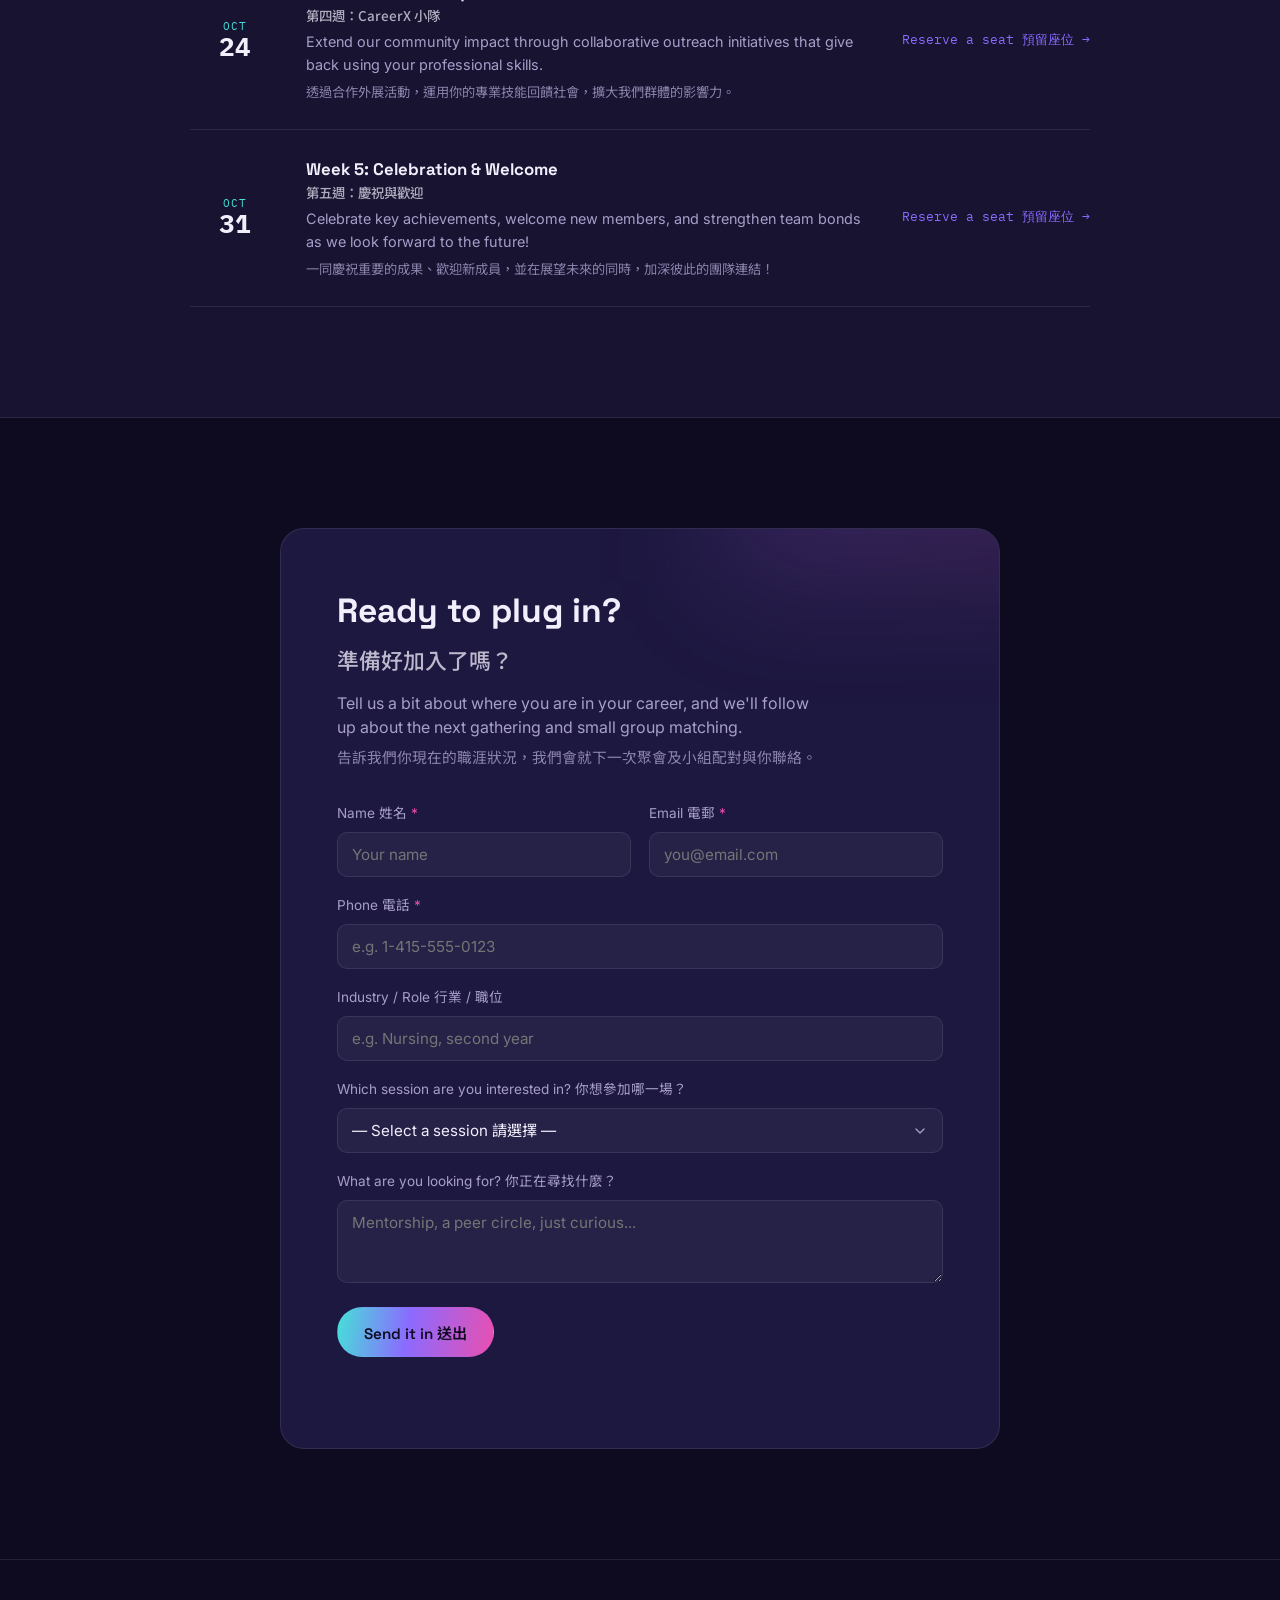
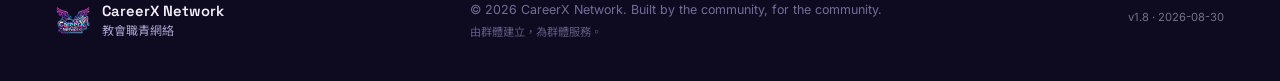
==== commit d508527d: "Update index.html" ====
--- a/index.html
+++ b/index.html
@@ -189,8 +189,8 @@
       <div class="timeline__node" style="--i:1">
         <span class="timeline__dot"></span>
         <h4>Get matched <span style="display:block;font-size:0.8em;opacity:0.7;font-family:'Noto Sans TC',sans-serif;font-weight:500;">配對</span></h4>
-        <p>Tell us your field and your season of work. We introduce you to a mentor and a small peer circle.
-        <span style="display:block;margin-top:6px;font-size:0.92em;opacity:0.8;font-family:'Noto Sans TC',sans-serif;">告訴我們你的行業與現在的工作階段，我們會為你介紹一位導師，以及一個小型同伴圈子。</span></p>
+        <p>Tell us your field and your season of work. We introduce you to a small peer circle.
+        <span style="display:block;margin-top:6px;font-size:0.92em;opacity:0.8;font-family:'Noto Sans TC',sans-serif;">告訴我們你的行業與現在的工作階段，我們會為你介紹一個適合的小組。</span></p>
       </div>
       <div class="timeline__node" style="--i:2">
         <span class="timeline__dot"></span>
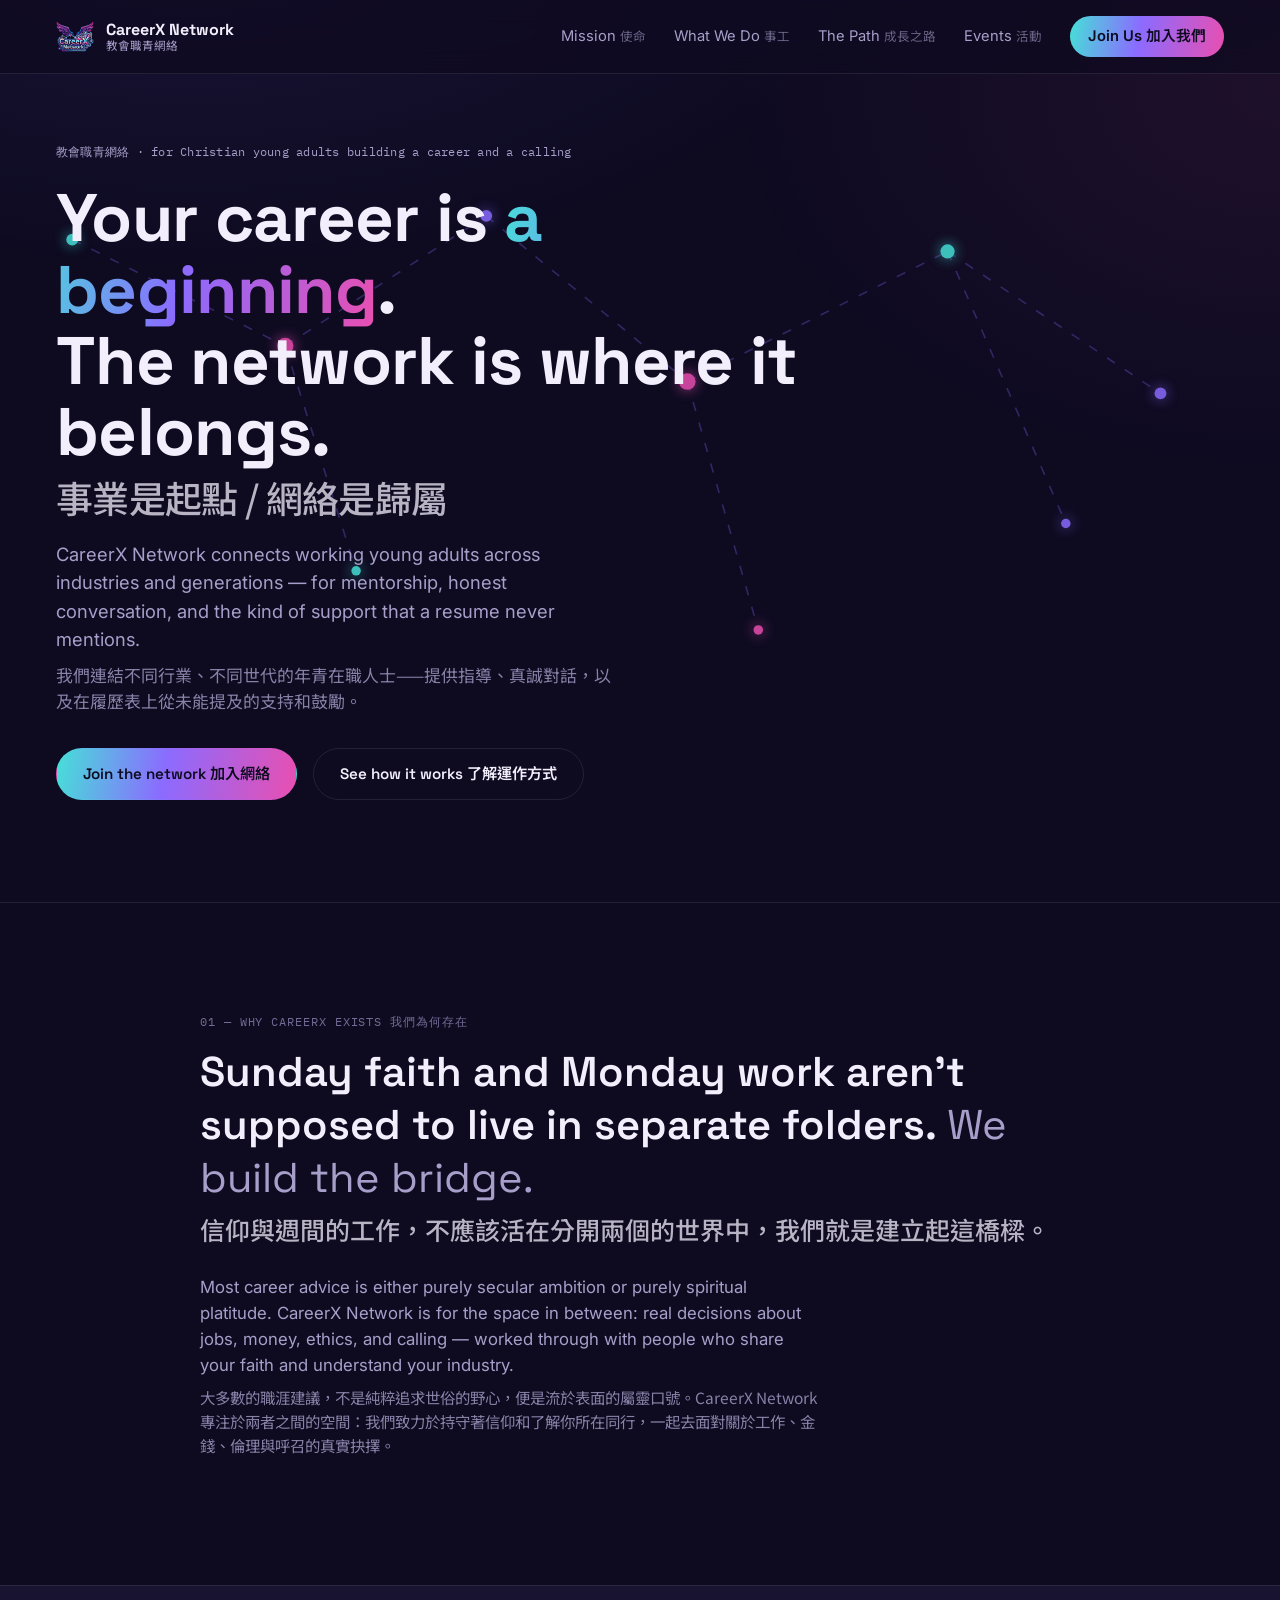
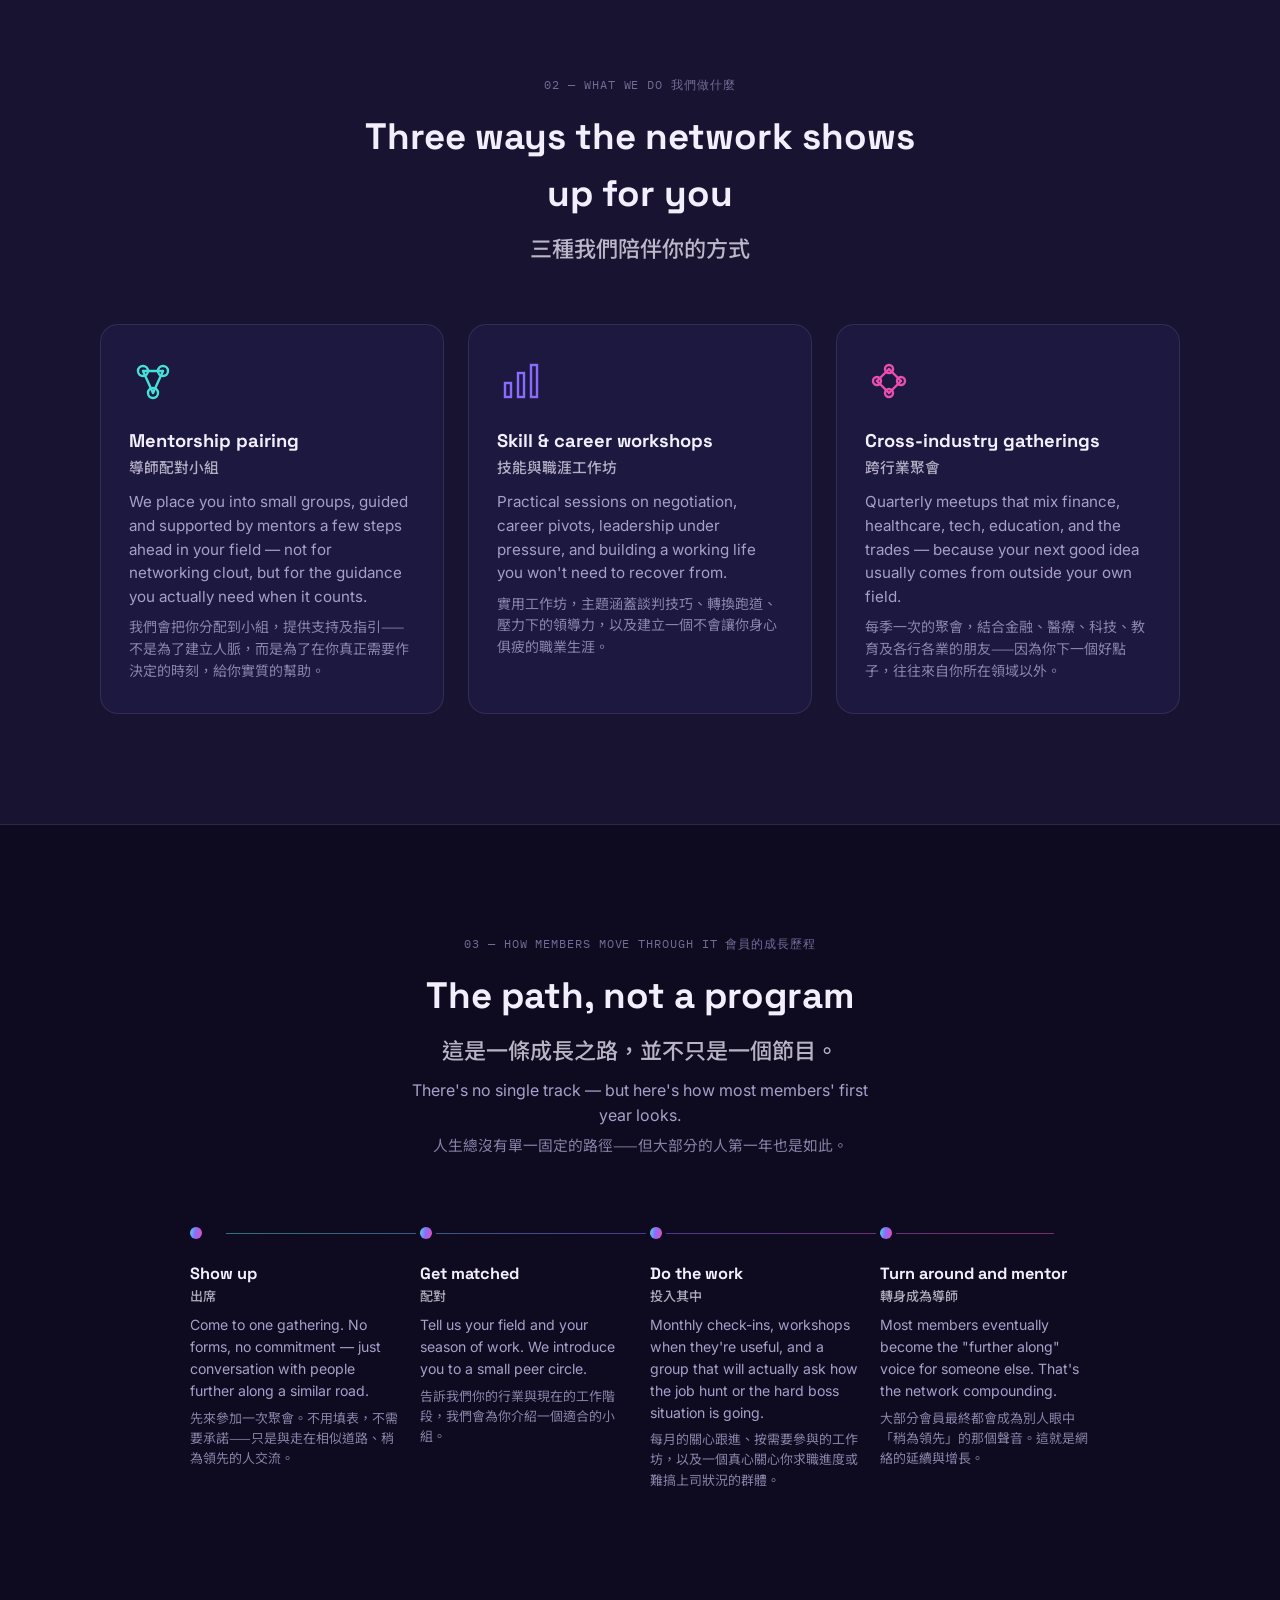
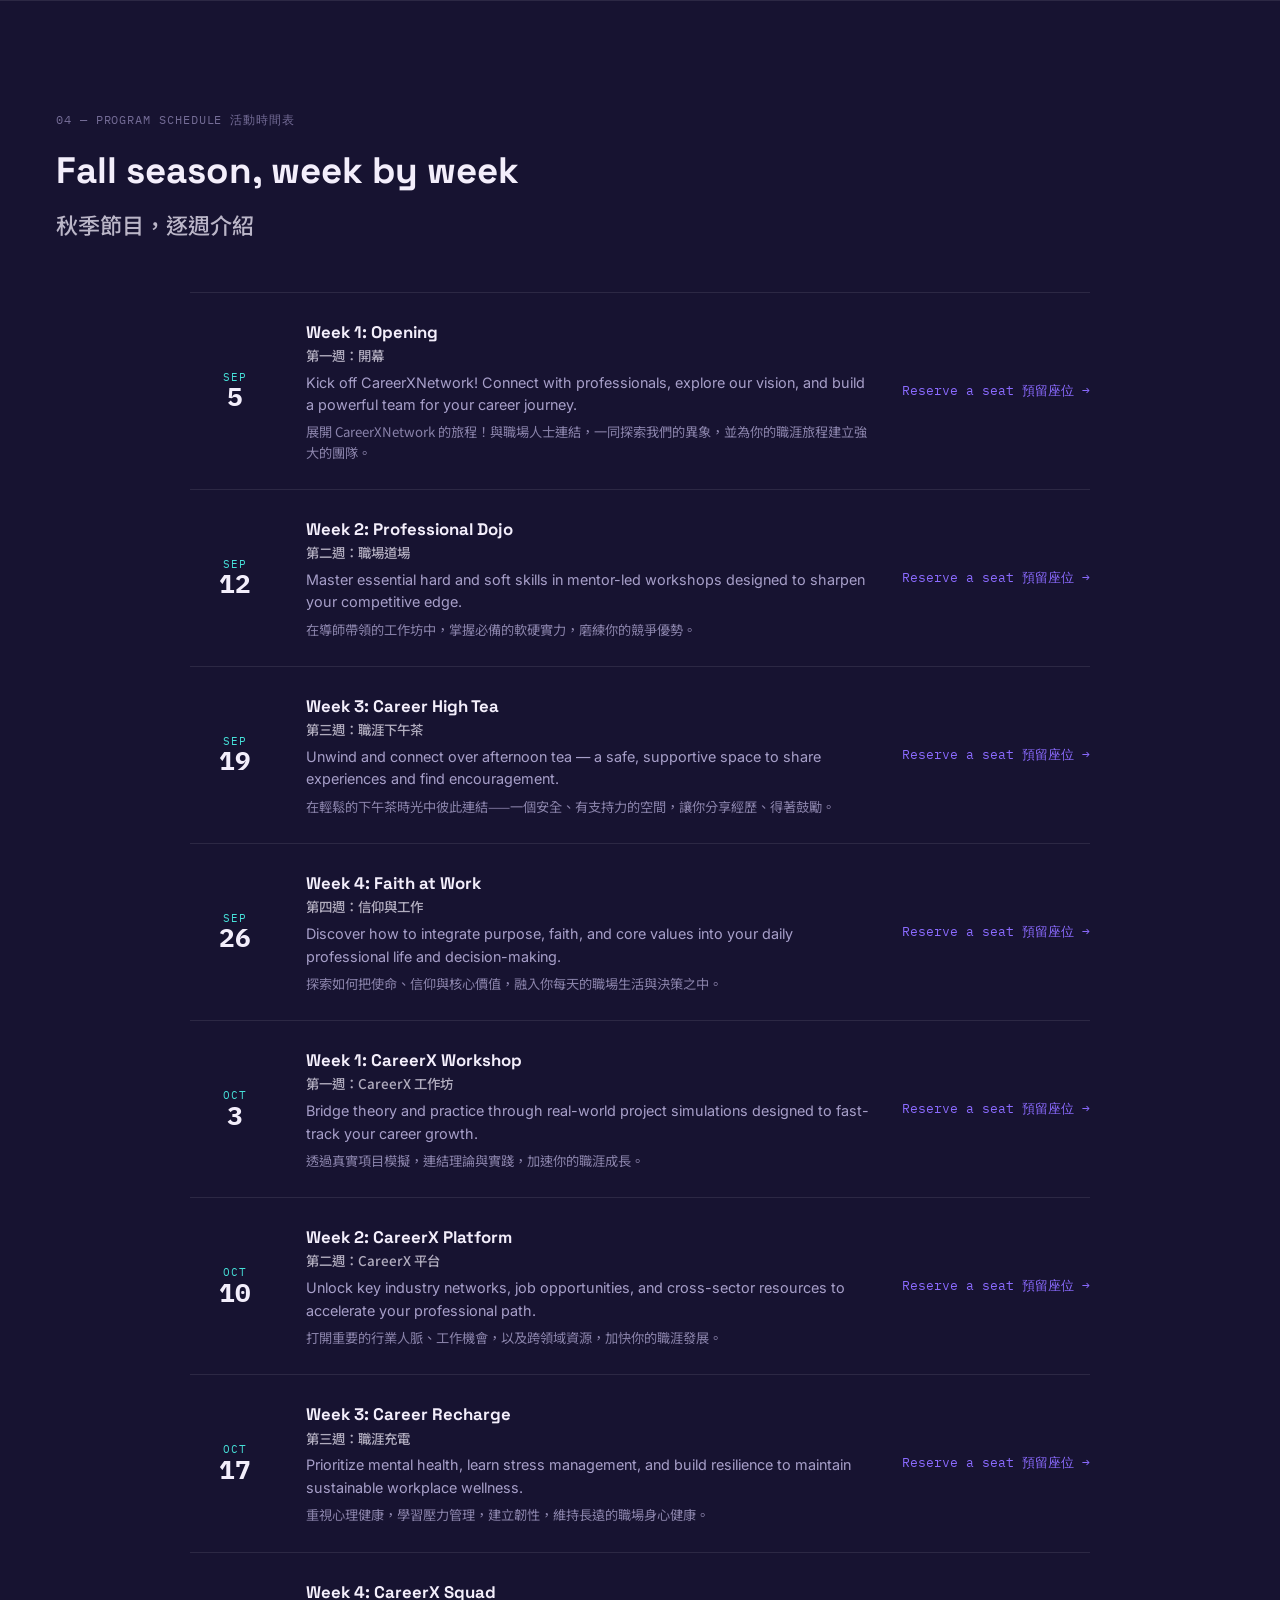
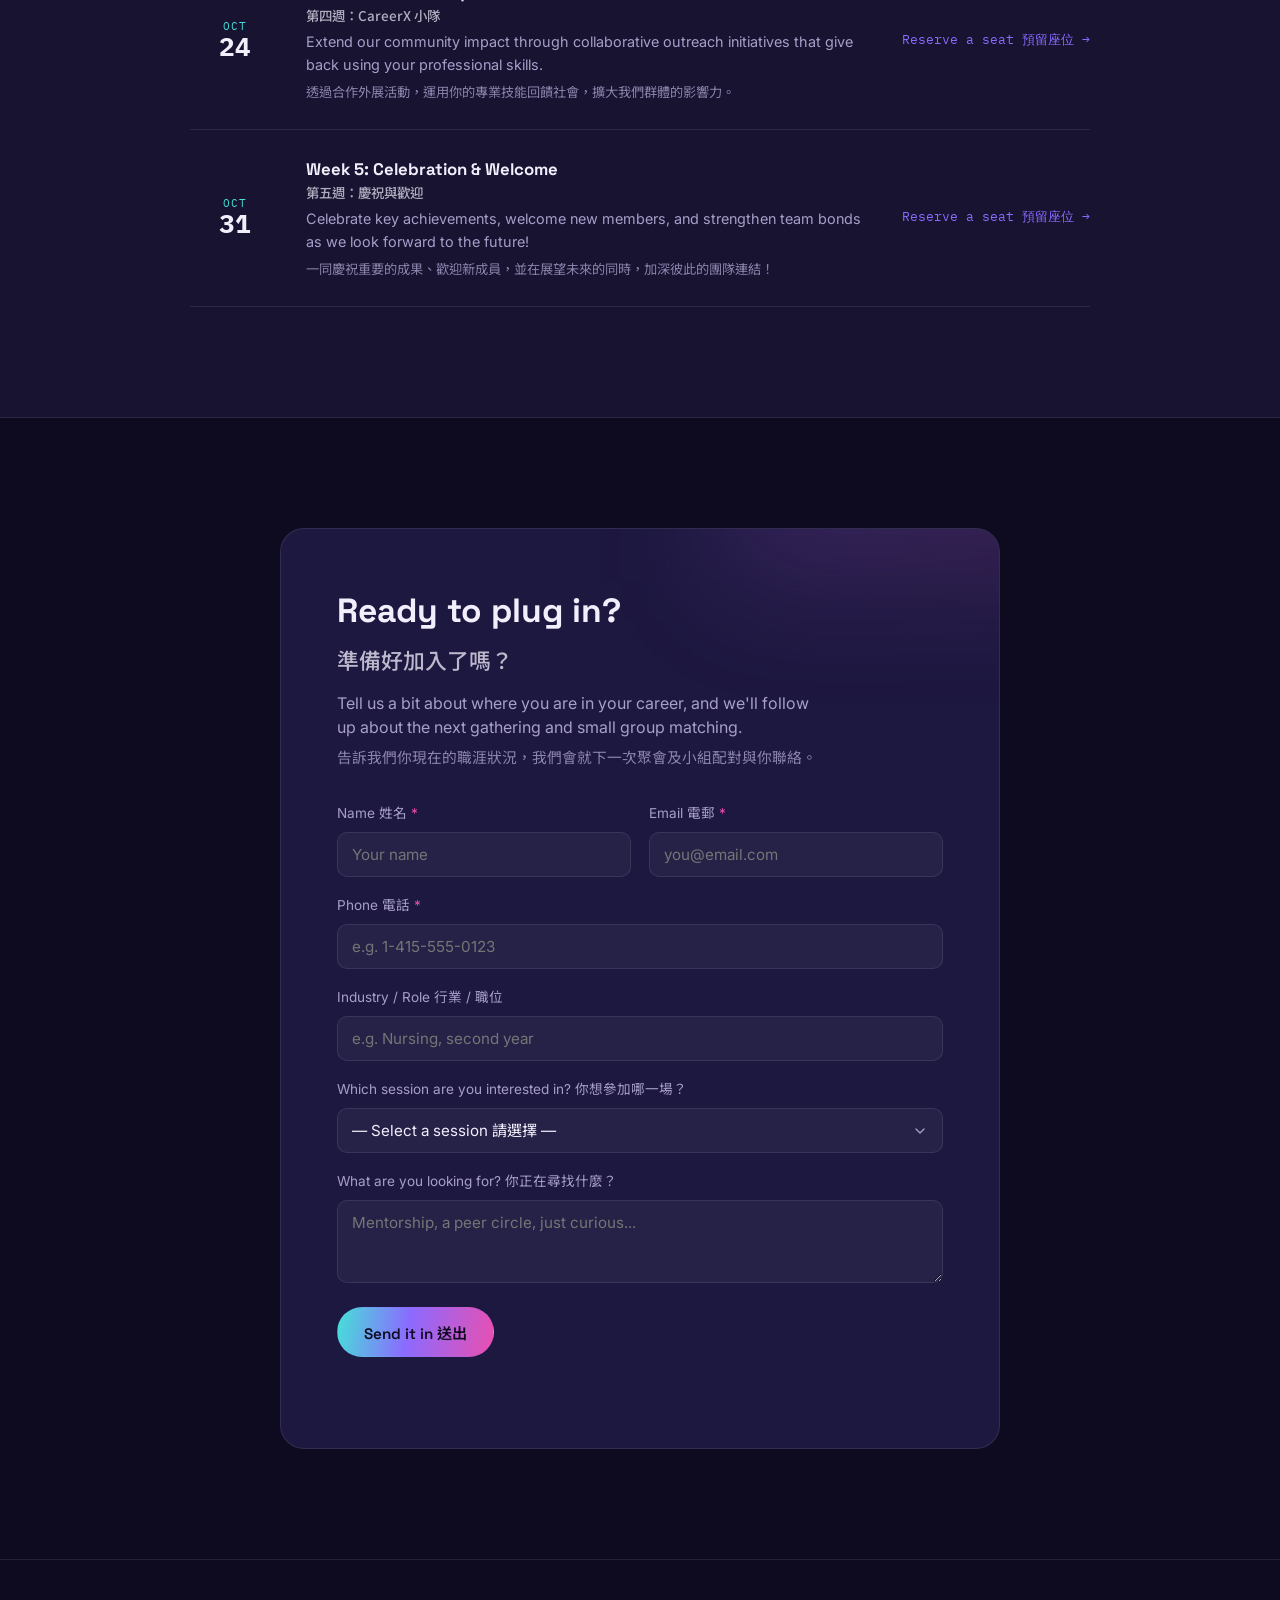
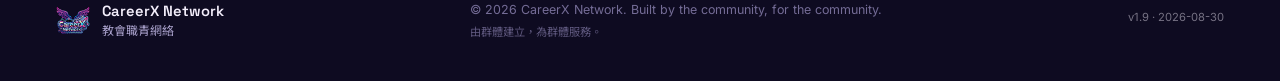
==== commit 5b504a10: "Update footer version to v1.9" ====
--- a/index.html
+++ b/index.html
@@ -365,7 +365,7 @@
   <p class="footer__copy">© <span id="year"></span> CareerX Network. Built by the community, for the community.
     <span style="display:block;margin-top:4px;font-size:0.9em;opacity:0.8;font-family:'Noto Sans TC',sans-serif;">由群體建立，為群體服務。</span>
   </p>
-  <p class="footer__version" style="margin-top:6px; font-size:0.7rem; opacity:0.45;">v1.8 · 2026-08-30</p>
+  <p class="footer__version" style="margin-top:6px; font-size:0.7rem; opacity:0.45;">v1.9 · 2026-08-30</p>
 </footer>
 
 <script src="script.js"></script>
